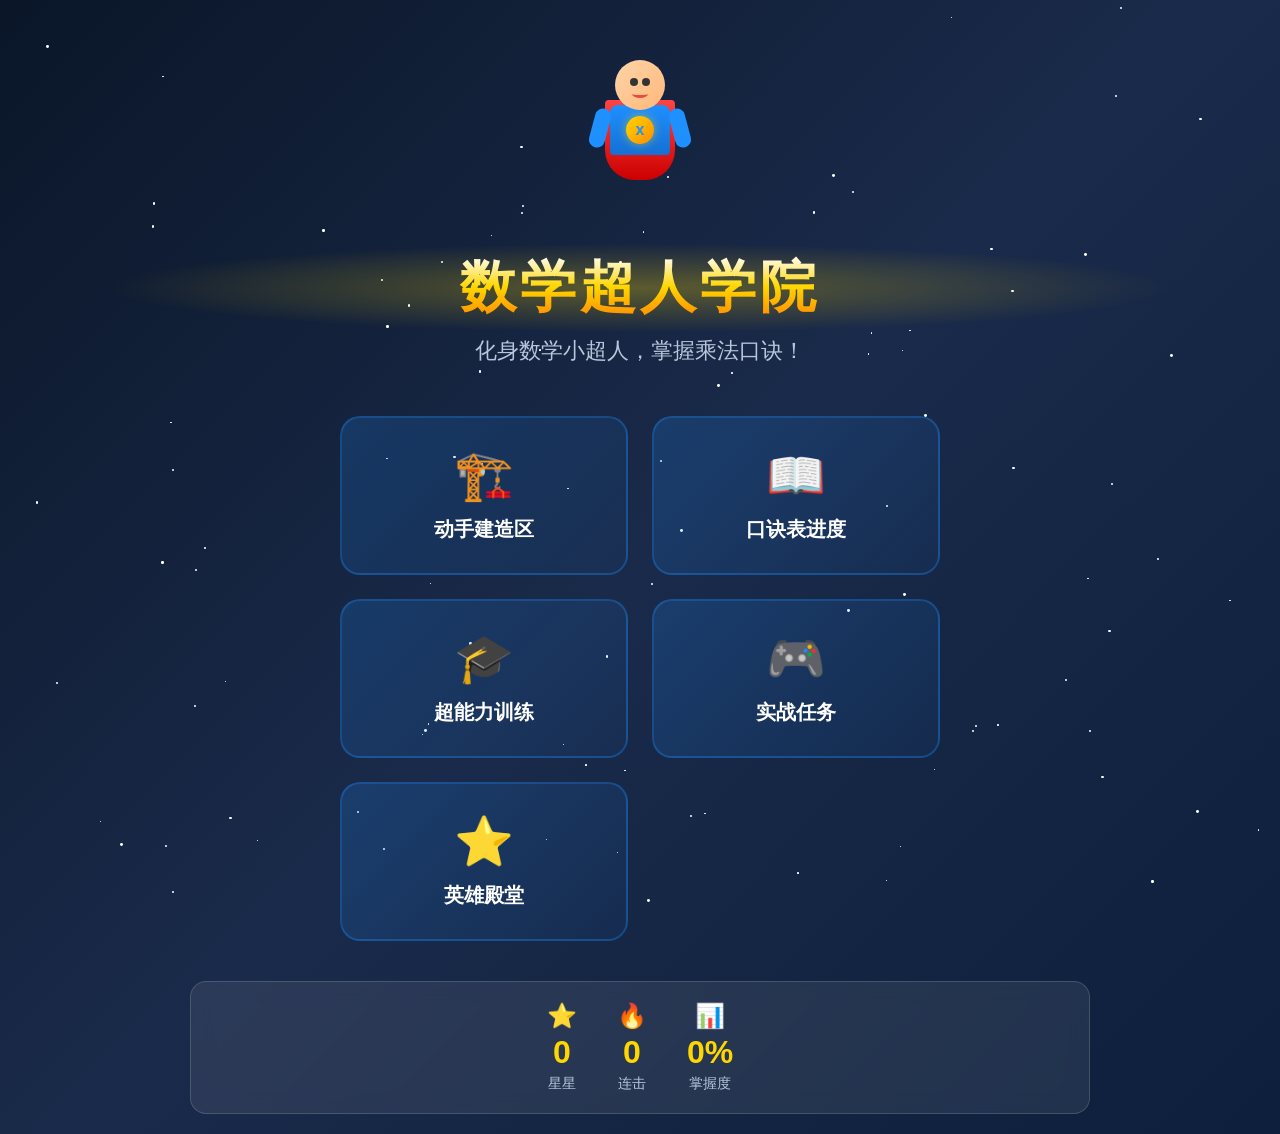
==== index.html @ c300a8f7 "初始版本：数学超人学院乘法口诀学习网站 包含首页、九九乘法表、学习模块、游戏模块和进度追踪功能。 纯HTML/CSS/JS实现，无外部依赖。  Co-Authored-By: Claude Opus " ====
<!DOCTYPE html>
<html lang="zh-CN">
<head>
  <meta charset="UTF-8">
  <meta name="viewport" content="width=device-width, initial-scale=1.0">
  <title>数学超人学院 - 乘法口诀表</title>
  <link rel="stylesheet" href="css/style.css">
  <link rel="stylesheet" href="css/animations.css">
  <link rel="stylesheet" href="css/games.css">
</head>
<body>
  <!-- 星空背景 -->
  <div class="stars" id="stars"></div>

  <!-- 首页 - 超人基地 -->
  <section id="page-home" class="page active">
    <div class="home-container">
      <div class="hero-character" id="homeHero">
        <div class="hero-body">
          <div class="hero-head">
            <div class="hero-eyes"></div>
            <div class="hero-smile"></div>
          </div>
          <div class="hero-torso">
            <div class="hero-emblem">x</div>
          </div>
          <div class="hero-cape"></div>
          <div class="hero-arm left"></div>
          <div class="hero-arm right"></div>
        </div>
      </div>
      <h1 class="main-title">
        <span class="title-text">数学超人学院</span>
        <div class="title-glow"></div>
      </h1>
      <p class="subtitle">化身数学小超人，掌握乘法口诀！</p>
      <div class="menu-grid">
        <button class="menu-btn" data-page="builder">
          <div class="btn-icon">🏗️</div>
          <div class="btn-text">动手建造区</div>
          <div class="btn-glow"></div>
        </button>
        <button class="menu-btn" data-page="table">
          <div class="btn-icon">📖</div>
          <div class="btn-text">口诀表进度</div>
          <div class="btn-glow"></div>
        </button>
        <button class="menu-btn" data-page="learn">
          <div class="btn-icon">🎓</div>
          <div class="btn-text">超能力训练</div>
          <div class="btn-glow"></div>
        </button>
        <button class="menu-btn" data-page="games">
          <div class="btn-icon">🎮</div>
          <div class="btn-text">实战任务</div>
          <div class="btn-glow"></div>
        </button>
        <button class="menu-btn" data-page="achievements">
          <div class="btn-icon">⭐</div>
          <div class="btn-text">英雄殿堂</div>
          <div class="btn-glow"></div>
        </button>
      </div>
      <div class="stats-bar">
        <div class="stat">
          <span class="stat-icon">⭐</span>
          <span class="stat-value" id="totalStars">0</span>
          <span class="stat-label">星星</span>
        </div>
        <div class="stat">
          <span class="stat-icon">🔥</span>
          <span class="stat-value" id="streak">0</span>
          <span class="stat-label">连击</span>
        </div>
        <div class="stat">
          <span class="stat-icon">📊</span>
          <span class="stat-value" id="mastery">0%</span>
          <span class="stat-label">掌握度</span>
        </div>
      </div>
    </div>
  </section>

  <!-- 动手建造区 -->
  <section id="page-builder" class="page">
    <div class="page-header">
      <button class="back-btn" data-page="home">← 返回基地</button>
      <h2>动手建造区</h2>
      <button class="btn-help" id="showTutorial" title="怎么玩？">❓</button>
    </div>

    <!-- 挑战横幅 -->
    <div class="challenge-banner" id="challengeBanner" style="display:none;">
      <span class="challenge-icon">🦸</span>
      <span class="challenge-text" id="challengeText"></span>
      <button class="challenge-close" id="closeChallenge">✕</button>
    </div>

    <!-- 建造区主内容 -->
    <div class="builder-layout">
      <!-- 左侧：物品栏 + 操作按钮 -->
      <div class="builder-left">
        <div class="items-shelf" id="itemsShelf">
          <div class="shelf-label">拖拽数字</div>
          <div class="shelf-items" id="shelfItems"></div>
        </div>
        <div class="builder-actions">
          <button class="btn-action btn-clear" id="clearBuilder">清空</button>
          <button class="btn-action btn-challenge" id="randomChallenge">挑战</button>
          <button class="btn-action btn-add-base" id="addBase">+基地</button>
        </div>
      </div>

      <!-- 右侧：超人基地 -->
      <div class="builder-right">
        <div class="bases-hint">拖到基地里</div>
        <div class="bases-container" id="basesContainer"></div>
      </div>
    </div>

    <!-- 结果显示 -->
    <div class="result-bar">
      <div class="result-addition" id="resultAddition"></div>
      <div class="result-multiplication" id="resultMultiplication" style="display:none;"></div>
      <div class="result-chinese" id="resultChinese"></div>
      <button class="btn-commutative" id="btnCommutative" style="display:none;">转一转</button>
    </div>

    <!-- 教程遮罩层 -->
    <div class="tutorial-overlay" id="tutorialOverlay" style="display:none;"></div>
  </section>

  <!-- 口诀表进度 -->
  <section id="page-table" class="page">
    <div class="page-header">
      <button class="back-btn" data-page="home">← 返回基地</button>
      <h2>口诀表进度</h2>
      <div class="unlock-progress">
        <span>已解锁: </span>
        <span id="unlockCount">1</span>/9
      </div>
    </div>

    <!-- 口诀进度环 -->
    <div class="progress-rings" id="progressRings">
      <div class="ring-item" data-row="1"><div class="ring-circle unlocked"><span class="ring-number">1</span></div><div class="ring-label">1的口诀</div></div>
      <div class="ring-item" data-row="2"><div class="ring-circle locked"><span class="ring-number">2</span><span class="ring-lock">🔒</span></div><div class="ring-label">2的口诀</div></div>
      <div class="ring-item" data-row="3"><div class="ring-circle locked"><span class="ring-number">3</span><span class="ring-lock">🔒</span></div><div class="ring-label">3的口诀</div></div>
      <div class="ring-item" data-row="4"><div class="ring-circle locked"><span class="ring-number">4</span><span class="ring-lock">🔒</span></div><div class="ring-label">4的口诀</div></div>
      <div class="ring-item" data-row="5"><div class="ring-circle locked"><span class="ring-number">5</span><span class="ring-lock">🔒</span></div><div class="ring-label">5的口诀</div></div>
      <div class="ring-item" data-row="6"><div class="ring-circle locked"><span class="ring-number">6</span><span class="ring-lock">🔒</span></div><div class="ring-label">6的口诀</div></div>
      <div class="ring-item" data-row="7"><div class="ring-circle locked"><span class="ring-number">7</span><span class="ring-lock">🔒</span></div><div class="ring-label">7的口诀</div></div>
      <div class="ring-item" data-row="8"><div class="ring-circle locked"><span class="ring-number">8</span><span class="ring-lock">🔒</span></div><div class="ring-label">8的口诀</div></div>
      <div class="ring-item" data-row="9"><div class="ring-circle locked"><span class="ring-number">9</span><span class="ring-lock">🔒</span></div><div class="ring-label">9的口诀</div></div>
    </div>

    <!-- 当前口诀展示 -->
    <div class="current-row" id="currentRow">
      <div class="row-title">当前: <span id="currentRowNum">1</span>的口诀</div>
      <div class="row-chant" id="rowChant"></div>
      <div class="row-buttons">
        <button class="btn-pattern" id="btnPattern">发现规律</button>
        <button class="btn-quiz" id="btnQuiz">小测验</button>
      </div>
    </div>

    <!-- 规律展示区 -->
    <div class="pattern-section" id="patternSection" style="display:none;">
      <div class="pattern-content" id="patternContent"></div>
      <button class="btn-close-pattern" id="closePattern">关闭</button>
    </div>

    <!-- 小测验弹窗 -->
    <div class="modal" id="quizModal">
      <div class="modal-content quiz-content">
        <h3>口诀小测验</h3>
        <div class="quiz-question" id="quizQuestion"></div>
        <div class="quiz-options" id="quizOptions"></div>
        <div class="quiz-feedback" id="quizFeedback"></div>
        <div class="quiz-progress"><span id="quizCurrent">1</span>/3</div>
      </div>
    </div>

    <!-- 解锁动画弹窗 -->
    <div class="modal" id="unlockModal">
      <div class="modal-content unlock-content">
        <div class="unlock-hero"></div>
        <div class="unlock-text" id="unlockText"></div>
        <div class="unlock-chant" id="unlockChant"></div>
      </div>
    </div>
  </section>

  <!-- 超能力训练 -->
  <section id="page-learn" class="page">
    <div class="page-header">
      <button class="back-btn" data-page="home">← 返回基地</button>
      <h2>超能力训练</h2>
    </div>
    <div class="learn-container">
      <div class="learn-controls">
        <div class="equation-select">
          <label>选择算式：</label>
          <select id="learnA">
            <option value="1">1</option>
            <option value="2">2</option>
            <option value="3" selected>3</option>
            <option value="4">4</option>
            <option value="5">5</option>
            <option value="6">6</option>
            <option value="7">7</option>
            <option value="8">8</option>
            <option value="9">9</option>
          </select>
          <span class="operator">×</span>
          <select id="learnB">
            <option value="1">1</option>
            <option value="2">2</option>
            <option value="3">3</option>
            <option value="4" selected>4</option>
            <option value="5">5</option>
            <option value="6">6</option>
            <option value="7">7</option>
            <option value="8">8</option>
            <option value="9">9</option>
          </select>
          <button class="btn-primary" id="learnStart">开始演示</button>
        </div>
        <div class="learn-playback">
          <button class="btn-secondary" id="learnPrev">上一步</button>
          <button class="btn-primary" id="learnPlay">播放</button>
          <button class="btn-secondary" id="learnNext">下一步</button>
          <button class="btn-secondary" id="learnReset">重播</button>
        </div>
      </div>
      <div class="learn-stage" id="learnStage">
        <!-- 动画演示区域 -->
        <div class="stage-hero" id="stageHero"></div>
        <div class="stage-content" id="stageContent"></div>
        <div class="stage-result" id="stageResult"></div>
      </div>
      <div class="learn-info">
        <div class="info-equation" id="learnEquation">3 × 4 = ?</div>
        <div class="info-chinese" id="learnChinese"></div>
        <div class="info-step" id="learnStep">点击"播放"开始演示</div>
      </div>
    </div>
  </section>

  <!-- 实战任务 - 游戏选择 -->
  <section id="page-games" class="page">
    <div class="page-header">
      <button class="back-btn" data-page="home">← 返回基地</button>
      <h2>实战任务</h2>
    </div>
    <div class="games-select">
      <div class="game-card" data-game="balloon">
        <div class="game-preview balloon-preview">
          <div class="balloon-sample"></div>
          <div class="balloon-sample"></div>
          <div class="balloon-sample"></div>
        </div>
        <h3>能量气球大作战</h3>
        <p>点击正确答案的气球！</p>
        <div class="game-difficulty">
          <button class="diff-btn" data-diff="easy">新手训练</button>
          <button class="diff-btn" data-diff="medium">实战任务</button>
          <button class="diff-btn" data-diff="hard">终极挑战</button>
        </div>
      </div>
      <div class="game-card" data-game="star">
        <div class="game-preview star-preview">
          <div class="star-sample"></div>
          <div class="hero-mini"></div>
        </div>
        <h3>星际收集者</h3>
        <p>接住正确答案的星星！</p>
        <button class="game-start-btn" data-game="star">开始任务</button>
      </div>
      <div class="game-card" data-game="cipher">
        <div class="game-preview cipher-preview">
          <div class="cipher-lock"></div>
        </div>
        <h3>口诀密码破译</h3>
        <p>破解密码锁！</p>
        <button class="game-start-btn" data-game="cipher">开始任务</button>
      </div>
    </div>
  </section>

  <!-- 游戏区域 - 气球大作战 -->
  <section id="page-balloon" class="page game-page">
    <div class="game-header">
      <div class="game-score">
        <span class="score-icon">⭐</span>
        <span class="score-value" id="balloonScore">0</span>
      </div>
      <div class="game-question" id="balloonQuestion">3 × 4 = ?</div>
      <div class="game-lives" id="balloonLives">❤️❤️❤️</div>
      <button class="game-quit" data-page="games">退出</button>
    </div>
    <div class="game-area" id="balloonArea">
      <!-- 超人角色 -->
      <div class="game-hero" id="balloonHero"></div>
      <!-- 气球容器 -->
      <div class="balloons-container" id="balloonsContainer"></div>
      <!-- 粒子效果容器 -->
      <div class="particles" id="balloonParticles"></div>
    </div>
    <div class="game-timer" id="balloonTimer" style="display:none;">
      <div class="timer-bar"><div class="timer-fill" id="balloonTimerFill"></div></div>
    </div>
  </section>

  <!-- 游戏区域 - 星际收集者 -->
  <section id="page-star" class="page game-page">
    <div class="game-header">
      <div class="game-score">
        <span class="score-icon">⭐</span>
        <span class="score-value" id="starScore">0</span>
      </div>
      <div class="game-question" id="starQuestion">3 × 4 = ?</div>
      <div class="game-lives" id="starLives">❤️❤️❤️</div>
      <div class="game-combo" id="starCombo" style="display:none;">
        连击 x<span id="comboCount">0</span>
      </div>
      <button class="game-quit" data-page="games">退出</button>
    </div>
    <div class="game-area star-area" id="starArea">
      <!-- 超人收集器 -->
      <div class="star-collector" id="starCollector">
        <div class="collector-hero"></div>
      </div>
      <!-- 星星容器 -->
      <div class="stars-container" id="starsContainer"></div>
    </div>
  </section>

  <!-- 游戏区域 - 口诀密码破译 -->
  <section id="page-cipher" class="page game-page">
    <div class="game-header">
      <div class="game-score">
        <span class="score-icon">⭐</span>
        <span class="score-value" id="cipherScore">0</span>
      </div>
      <div class="game-progress">
        <span id="cipherProgress">0</span>/10
      </div>
      <button class="game-quit" data-page="games">退出</button>
    </div>
    <div class="cipher-container">
      <div class="cipher-lock" id="cipherLock">
        <div class="lock-body">
          <div class="lock-display" id="cipherDisplay">三四 ____</div>
          <div class="lock-hint" id="cipherHint">输入正确答案解锁</div>
        </div>
      </div>
      <div class="cipher-keypad" id="cipherKeypad">
        <button class="key-btn" data-key="1">1</button>
        <button class="key-btn" data-key="2">2</button>
        <button class="key-btn" data-key="3">3</button>
        <button class="key-btn" data-key="4">4</button>
        <button class="key-btn" data-key="5">5</button>
        <button class="key-btn" data-key="6">6</button>
        <button class="key-btn" data-key="7">7</button>
        <button class="key-btn" data-key="8">8</button>
        <button class="key-btn" data-key="9">9</button>
        <button class="key-btn key-clear" data-key="clear">清除</button>
        <button class="key-btn key-zero" data-key="0">0</button>
        <button class="key-btn key-enter" data-key="enter">确认</button>
      </div>
      <div class="cipher-result" id="cipherResult"></div>
    </div>
  </section>

  <!-- 英雄殿堂 -->
  <section id="page-achievements" class="page">
    <div class="page-header">
      <button class="back-btn" data-page="home">← 返回基地</button>
      <h2>英雄殿堂</h2>
    </div>
    <div class="achievements-container">
      <!-- 超人形象 -->
      <div class="hero-showcase">
        <div class="showcase-hero" id="showcaseHero">
          <div class="hero-body equipped">
            <div class="hero-head">
              <div class="hero-eyes"></div>
              <div class="hero-smile"></div>
            </div>
            <div class="hero-torso">
              <div class="hero-emblem">x</div>
            </div>
            <div class="hero-cape" id="showcaseCape"></div>
            <div class="hero-crown" id="showcaseCrown" style="display:none;"></div>
            <div class="hero-arm left"></div>
            <div class="hero-arm right"></div>
          </div>
        </div>
        <div class="hero-level">
          <div class="level-bar">
            <div class="level-fill" id="levelFill"></div>
          </div>
          <div class="level-text">能量等级: <span id="heroLevel">1</span></div>
        </div>
      </div>

      <!-- 成就徽章 -->
      <div class="badges-section">
        <h3>英雄勋章</h3>
        <div class="badges-grid" id="badgesGrid">
          <div class="badge" data-badge="first">
            <div class="badge-icon">🌟</div>
            <div class="badge-name">觉醒之力</div>
            <div class="badge-desc">完成第一次训练</div>
            <div class="badge-lock">🔒</div>
          </div>
          <div class="badge" data-badge="streak10">
            <div class="badge-icon">🔥</div>
            <div class="badge-name">连击大师</div>
            <div class="badge-desc">连续答对10题</div>
            <div class="badge-lock">🔒</div>
          </div>
          <div class="badge" data-badge="table-master">
            <div class="badge-icon">💪</div>
            <div class="badge-name">口诀专家</div>
            <div class="badge-desc">一个口诀表全掌握</div>
            <div class="badge-lock">🔒</div>
          </div>
          <div class="badge" data-badge="all-master">
            <div class="badge-icon">🦸</div>
            <div class="badge-name">数学超人</div>
            <div class="badge-desc">全部口诀表掌握</div>
            <div class="badge-lock">🔒</div>
          </div>
          <div class="badge" data-badge="gamer">
            <div class="badge-icon">🎮</div>
            <div class="badge-name">任务达人</div>
            <div class="badge-desc">所有游戏通关</div>
            <div class="badge-lock">🔒</div>
          </div>
          <div class="badge" data-badge="speed">
            <div class="badge-icon">⚡</div>
            <div class="badge-name">闪电侠</div>
            <div class="badge-desc">60秒答对20题</div>
            <div class="badge-lock">🔒</div>
          </div>
        </div>
      </div>

      <!-- 掌握进度 -->
      <div class="mastery-section">
        <h3>口诀掌握度</h3>
        <div class="mastery-grid" id="masteryGrid">
          <!-- 动态生成 -->
        </div>
      </div>

      <!-- 活跃日历 -->
      <div class="calendar-section">
        <h3>最近7天</h3>
        <div class="calendar-grid" id="calendarGrid">
          <!-- 动态生成 -->
        </div>
      </div>
    </div>
  </section>

  <!-- 游戏结束弹窗 -->
  <div class="modal" id="gameOverModal">
    <div class="modal-content game-over-content">
      <div class="game-over-hero"></div>
      <h2 id="gameOverTitle">任务完成！</h2>
      <div class="game-over-stats">
        <div class="go-stat">
          <span class="go-label">得分</span>
          <span class="go-value" id="goScore">0</span>
        </div>
        <div class="go-stat">
          <span class="go-label">正确率</span>
          <span class="go-value" id="goAccuracy">0%</span>
        </div>
        <div class="go-stat">
          <span class="go-label">获得星星</span>
          <span class="go-value" id="goStars">0</span>
        </div>
      </div>
      <div class="game-over-buttons">
        <button class="btn-primary" id="goRetry">再来一次</button>
        <button class="btn-secondary" id="goBack">返回选择</button>
      </div>
    </div>
  </div>

  <script src="js/storage.js"></script>
  <script src="js/hero.js"></script>
  <script src="js/table.js"></script>
  <script src="js/learn.js"></script>
  <script src="js/games.js"></script>
  <script src="js/progress.js"></script>
  <script src="js/app.js"></script>
</body>
</html>
---- css/style.css ----
/* ===== CSS Variables ===== */
:root {
  --hero-blue: #1E90FF;
  --hero-red: #FF4444;
  --energy-gold: #FFD700;
  --energy-green: #00FF88;
  --warn-red: #FF6B6B;
  --bg-dark: #0a1628;
  --bg-darker: #1a2a4a;
  --text-white: #ffffff;
  --text-light: #b8c6db;
  --glass-bg: rgba(255, 255, 255, 0.08);
  --glass-border: rgba(255, 255, 255, 0.15);
  --glow-blue: 0 0 20px rgba(30, 144, 255, 0.5);
  --glow-gold: 0 0 20px rgba(255, 215, 0, 0.5);
}

/* ===== Reset & Base ===== */
* {
  margin: 0;
  padding: 0;
  box-sizing: border-box;
}

body {
  font-family: 'Microsoft YaHei', 'PingFang SC', sans-serif;
  background: linear-gradient(135deg, var(--bg-dark) 0%, var(--bg-darker) 50%, #0d1f3c 100%);
  color: var(--text-white);
  min-height: 100vh;
  overflow-x: hidden;
  position: relative;
}

/* ===== Stars Background ===== */
.stars {
  position: fixed;
  top: 0;
  left: 0;
  width: 100%;
  height: 100%;
  pointer-events: none;
  z-index: 0;
}

.star {
  position: absolute;
  width: 2px;
  height: 2px;
  background: white;
  border-radius: 50%;
  animation: twinkle var(--duration) infinite;
}

/* ===== Page System ===== */
.page {
  display: none;
  position: relative;
  z-index: 1;
  min-height: 100vh;
  padding: 20px;
}

.page.active {
  display: block;
  animation: pageIn 0.5s ease-out;
}

.page-header {
  display: flex;
  align-items: center;
  gap: 20px;
  padding: 10px 20px;
  background: var(--glass-bg);
  border: 1px solid var(--glass-border);
  border-radius: 16px;
  backdrop-filter: blur(10px);
  margin-bottom: 30px;
}

.page-header h2 {
  font-size: 28px;
  background: linear-gradient(90deg, var(--hero-blue), var(--energy-gold));
  -webkit-background-clip: text;
  -webkit-text-fill-color: transparent;
  background-clip: text;
}

/* ===== Home Page ===== */
.home-container {
  max-width: 900px;
  margin: 0 auto;
  text-align: center;
  padding-top: 40px;
}

.main-title {
  position: relative;
  margin-bottom: 10px;
}

.title-text {
  font-size: 56px;
  font-weight: 900;
  background: linear-gradient(180deg, #fff 0%, var(--energy-gold) 50%, #ff8c00 100%);
  -webkit-background-clip: text;
  -webkit-text-fill-color: transparent;
  background-clip: text;
  text-shadow: none;
  position: relative;
  z-index: 1;
  letter-spacing: 4px;
}

.title-glow {
  position: absolute;
  top: 50%;
  left: 50%;
  transform: translate(-50%, -50%);
  width: 120%;
  height: 120%;
  background: radial-gradient(ellipse, rgba(255, 215, 0, 0.3) 0%, transparent 70%);
  z-index: 0;
}

.subtitle {
  font-size: 22px;
  color: var(--text-light);
  margin-bottom: 50px;
}

/* ===== Menu Buttons ===== */
.menu-grid {
  display: grid;
  grid-template-columns: repeat(2, 1fr);
  gap: 24px;
  max-width: 600px;
  margin: 0 auto 40px;
}

.menu-btn {
  position: relative;
  background: linear-gradient(135deg, rgba(30, 144, 255, 0.2), rgba(30, 144, 255, 0.05));
  border: 2px solid rgba(30, 144, 255, 0.3);
  border-radius: 20px;
  padding: 30px 20px;
  cursor: pointer;
  transition: all 0.3s ease;
  overflow: hidden;
}

.menu-btn:hover {
  transform: translateY(-5px);
  border-color: var(--hero-blue);
  box-shadow: var(--glow-blue);
}

.menu-btn:active {
  transform: translateY(-2px);
}

.btn-icon {
  font-size: 48px;
  margin-bottom: 12px;
}

.btn-text {
  font-size: 20px;
  font-weight: 700;
  color: var(--text-white);
}

.btn-glow {
  position: absolute;
  top: -50%;
  left: -50%;
  width: 200%;
  height: 200%;
  background: radial-gradient(circle, rgba(30, 144, 255, 0.2) 0%, transparent 70%);
  opacity: 0;
  transition: opacity 0.3s;
}

.menu-btn:hover .btn-glow {
  opacity: 1;
}

/* ===== Stats Bar ===== */
.stats-bar {
  display: flex;
  justify-content: center;
  gap: 40px;
  padding: 20px;
  background: var(--glass-bg);
  border: 1px solid var(--glass-border);
  border-radius: 16px;
  backdrop-filter: blur(10px);
}

.stat {
  display: flex;
  flex-direction: column;
  align-items: center;
  gap: 4px;
}

.stat-icon {
  font-size: 24px;
}

.stat-value {
  font-size: 32px;
  font-weight: 900;
  color: var(--energy-gold);
}

.stat-label {
  font-size: 14px;
  color: var(--text-light);
}

/* ===== Superhero Character (CSS Drawing) ===== */
.hero-character {
  width: 120px;
  height: 160px;
  margin: 0 auto 30px;
  position: relative;
  animation: heroFloat 3s ease-in-out infinite;
}

.hero-body {
  position: relative;
  width: 100%;
  height: 100%;
}

.hero-head {
  width: 50px;
  height: 50px;
  background: linear-gradient(135deg, #FFD4A8, #FFB87A);
  border-radius: 50%;
  position: absolute;
  top: 0;
  left: 50%;
  transform: translateX(-50%);
  z-index: 3;
}

.hero-eyes {
  position: absolute;
  top: 18px;
  left: 50%;
  transform: translateX(-50%);
  width: 20px;
  height: 8px;
}

.hero-eyes::before,
.hero-eyes::after {
  content: '';
  position: absolute;
  width: 8px;
  height: 8px;
  background: #333;
  border-radius: 50%;
  top: 0;
}

.hero-eyes::before { left: 0; }
.hero-eyes::after { right: 0; }

.hero-smile {
  position: absolute;
  bottom: 12px;
  left: 50%;
  transform: translateX(-50%);
  width: 16px;
  height: 8px;
  border-bottom: 3px solid #e74c3c;
  border-radius: 0 0 50% 50%;
}

.hero-torso {
  width: 60px;
  height: 50px;
  background: linear-gradient(180deg, var(--hero-blue), #1570d4);
  border-radius: 8px 8px 4px 4px;
  position: absolute;
  top: 45px;
  left: 50%;
  transform: translateX(-50%);
  z-index: 2;
}

.hero-emblem {
  position: absolute;
  top: 50%;
  left: 50%;
  transform: translate(-50%, -50%);
  width: 28px;
  height: 28px;
  background: linear-gradient(135deg, var(--energy-gold), #ff8c00);
  border-radius: 50%;
  display: flex;
  align-items: center;
  justify-content: center;
  font-weight: 900;
  font-size: 16px;
  color: var(--hero-blue);
  box-shadow: 0 0 10px rgba(255, 215, 0, 0.5);
}

.hero-cape {
  width: 70px;
  height: 80px;
  background: linear-gradient(180deg, var(--hero-red), #cc0000);
  position: absolute;
  top: 40px;
  left: 50%;
  transform: translateX(-50%);
  border-radius: 4px 4px 30px 30px;
  z-index: 1;
  animation: capeWave 2s ease-in-out infinite;
  transform-origin: top center;
}

.hero-arm {
  width: 16px;
  height: 40px;
  background: var(--hero-blue);
  position: absolute;
  top: 48px;
  border-radius: 8px;
  z-index: 3;
}

.hero-arm.left {
  left: 12px;
  transform: rotate(15deg);
}

.hero-arm.right {
  right: 12px;
  transform: rotate(-15deg);
}

/* Hero equipped states */
.hero-body.equipped .hero-cape {
  background: linear-gradient(180deg, #C0C0C0, #A0A0A0);
}

.hero-body.equipped.gold .hero-cape {
  background: linear-gradient(180deg, var(--energy-gold), #ff8c00);
}

.hero-crown {
  position: absolute;
  top: -12px;
  left: 50%;
  transform: translateX(-50%);
  width: 40px;
  height: 20px;
  background: var(--energy-gold);
  clip-path: polygon(0% 100%, 10% 30%, 25% 70%, 40% 0%, 55% 50%, 70% 0%, 85% 70%, 95% 30%, 100% 100%);
  z-index: 4;
}

/* ===== Back Button ===== */
.back-btn {
  background: rgba(255, 255, 255, 0.1);
  border: 1px solid var(--glass-border);
  color: var(--text-white);
  padding: 8px 16px;
  border-radius: 8px;
  cursor: pointer;
  font-size: 16px;
  transition: all 0.3s;
}

.back-btn:hover {
  background: rgba(255, 255, 255, 0.2);
}

/* ===== Multiplication Table ===== */
.table-container {
  overflow-x: auto;
}

.table-filter {
  margin-left: auto;
  display: flex;
  align-items: center;
  gap: 10px;
}

.table-filter select {
  background: rgba(255, 255, 255, 0.1);
  border: 1px solid var(--glass-border);
  color: var(--text-white);
  padding: 8px 12px;
  border-radius: 8px;
  font-size: 16px;
}

.multiplication-table {
  display: grid;
  grid-template-columns: repeat(10, 1fr);
  gap: 4px;
  max-width: 900px;
  margin: 0 auto;
}

.table-cell {
  aspect-ratio: 1;
  display: flex;
  align-items: center;
  justify-content: center;
  border-radius: 12px;
  font-size: 20px;
  font-weight: 700;
  cursor: pointer;
  transition: all 0.3s;
  position: relative;
}

.table-cell.header {
  background: linear-gradient(135deg, rgba(30, 144, 255, 0.3), rgba(30, 144, 255, 0.1));
  border: 1px solid rgba(30, 144, 255, 0.3);
  color: var(--hero-blue);
}

.table-cell.data {
  background: var(--glass-bg);
  border: 1px solid var(--glass-border);
}

.table-cell.data:hover {
  background: rgba(30, 144, 255, 0.2);
  border-color: var(--hero-blue);
  transform: scale(1.1);
  box-shadow: var(--glow-blue);
  z-index: 10;
}

.table-cell.data.mastered {
  background: rgba(255, 215, 0, 0.2);
  border-color: var(--energy-gold);
}

.table-cell.data.highlight {
  background: rgba(30, 144, 255, 0.3);
  border-color: var(--hero-blue);
}

.table-cell.empty {
  background: transparent;
  border: none;
}

/* ===== Modal ===== */
.modal {
  display: none;
  position: fixed;
  top: 0;
  left: 0;
  width: 100%;
  height: 100%;
  background: rgba(0, 0, 0, 0.7);
  z-index: 1000;
  align-items: center;
  justify-content: center;
}

.modal.active {
  display: flex;
  animation: fadeIn 0.3s;
}

.modal-content {
  background: linear-gradient(135deg, #1a2a4a, #0d1f3c);
  border: 2px solid var(--hero-blue);
  border-radius: 24px;
  padding: 40px;
  text-align: center;
  position: relative;
  max-width: 500px;
  width: 90%;
  box-shadow: var(--glow-blue);
}

.modal-close {
  position: absolute;
  top: 15px;
  right: 20px;
  background: none;
  border: none;
  color: var(--text-light);
  font-size: 28px;
  cursor: pointer;
}

.modal-equation {
  font-size: 72px;
  font-weight: 900;
  color: var(--energy-gold);
  text-shadow: 0 0 30px rgba(255, 215, 0, 0.5);
  margin: 20px 0;
}

.modal-chinese {
  font-size: 32px;
  color: var(--text-light);
  margin-bottom: 20px;
}

.modal-visual {
  min-height: 100px;
  display: flex;
  flex-wrap: wrap;
  justify-content: center;
  gap: 10px;
  padding: 20px;
}

/* ===== Learn Page ===== */
.learn-container {
  max-width: 900px;
  margin: 0 auto;
}

.learn-controls {
  display: flex;
  justify-content: space-between;
  align-items: center;
  padding: 20px;
  background: var(--glass-bg);
  border: 1px solid var(--glass-border);
  border-radius: 16px;
  margin-bottom: 30px;
  flex-wrap: wrap;
  gap: 15px;
}

.equation-select {
  display: flex;
  align-items: center;
  gap: 12px;
}

.equation-select select {
  background: rgba(255, 255, 255, 0.1);
  border: 1px solid var(--glass-border);
  color: var(--text-white);
  padding: 10px 16px;
  border-radius: 8px;
  font-size: 20px;
  font-weight: 700;
}

.operator {
  font-size: 28px;
  font-weight: 700;
  color: var(--energy-gold);
}

.learn-playback {
  display: flex;
  gap: 10px;
}

.learn-stage {
  width: 100%;
  height: 400px;
  background: rgba(0, 0, 0, 0.3);
  border: 2px solid var(--glass-border);
  border-radius: 20px;
  position: relative;
  overflow: hidden;
  margin-bottom: 20px;
}

.stage-hero {
  position: absolute;
  bottom: 20px;
  left: 50px;
  width: 80px;
  height: 120px;
}

.stage-content {
  position: absolute;
  top: 50%;
  left: 50%;
  transform: translate(-50%, -50%);
  display: flex;
  flex-wrap: wrap;
  justify-content: center;
  gap: 15px;
  max-width: 80%;
}

.stage-result {
  position: absolute;
  top: 20px;
  right: 40px;
  font-size: 64px;
  font-weight: 900;
  color: var(--energy-gold);
  opacity: 0;
  transform: scale(0);
}

.learn-info {
  text-align: center;
  padding: 20px;
  background: var(--glass-bg);
  border: 1px solid var(--glass-border);
  border-radius: 16px;
}

.info-equation {
  font-size: 48px;
  font-weight: 900;
  color: var(--energy-gold);
  margin-bottom: 10px;
}

.info-chinese {
  font-size: 24px;
  color: var(--text-light);
  margin-bottom: 10px;
}

.info-step {
  font-size: 18px;
  color: var(--hero-blue);
}

/* ===== Buttons ===== */
.btn-primary {
  background: linear-gradient(135deg, var(--hero-blue), #1570d4);
  border: none;
  color: white;
  padding: 12px 24px;
  border-radius: 12px;
  font-size: 16px;
  font-weight: 700;
  cursor: pointer;
  transition: all 0.3s;
  box-shadow: 0 4px 15px rgba(30, 144, 255, 0.3);
}

.btn-primary:hover {
  transform: translateY(-2px);
  box-shadow: 0 6px 20px rgba(30, 144, 255, 0.5);
}

.btn-secondary {
  background: rgba(255, 255, 255, 0.1);
  border: 1px solid var(--glass-border);
  color: var(--text-white);
  padding: 12px 24px;
  border-radius: 12px;
  font-size: 16px;
  cursor: pointer;
  transition: all 0.3s;
}

.btn-secondary:hover {
  background: rgba(255, 255, 255, 0.2);
}

/* ===== Games Select ===== */
.games-select {
  display: grid;
  grid-template-columns: repeat(3, 1fr);
  gap: 24px;
  max-width: 1000px;
  margin: 0 auto;
}

.game-card {
  background: linear-gradient(135deg, rgba(30, 144, 255, 0.15), rgba(30, 144, 255, 0.05));
  border: 2px solid rgba(30, 144, 255, 0.2);
  border-radius: 20px;
  padding: 30px 20px;
  text-align: center;
  transition: all 0.3s;
  cursor: pointer;
}

.game-card:hover {
  transform: translateY(-8px);
  border-color: var(--hero-blue);
  box-shadow: var(--glow-blue);
}

.game-preview {
  height: 120px;
  display: flex;
  align-items: center;
  justify-content: center;
  margin-bottom: 20px;
  position: relative;
}

.game-card h3 {
  font-size: 22px;
  margin-bottom: 8px;
  color: var(--energy-gold);
}

.game-card p {
  font-size: 16px;
  color: var(--text-light);
  margin-bottom: 20px;
}

.game-difficulty {
  display: flex;
  gap: 8px;
  justify-content: center;
}

.diff-btn {
  background: rgba(255, 255, 255, 0.1);
  border: 1px solid var(--glass-border);
  color: var(--text-white);
  padding: 8px 16px;
  border-radius: 8px;
  cursor: pointer;
  font-size: 14px;
  transition: all 0.3s;
}

.diff-btn:hover {
  background: var(--hero-blue);
  border-color: var(--hero-blue);
}

.game-start-btn {
  background: linear-gradient(135deg, var(--hero-blue), #1570d4);
  border: none;
  color: white;
  padding: 12px 28px;
  border-radius: 12px;
  font-size: 16px;
  font-weight: 700;
  cursor: pointer;
  transition: all 0.3s;
}

.game-start-btn:hover {
  transform: scale(1.05);
}

/* ===== Game Pages ===== */
.game-page {
  padding: 10px;
}

.game-header {
  display: flex;
  align-items: center;
  justify-content: space-between;
  padding: 15px 20px;
  background: var(--glass-bg);
  border: 1px solid var(--glass-border);
  border-radius: 16px;
  margin-bottom: 15px;
}

.game-score {
  display: flex;
  align-items: center;
  gap: 8px;
}

.score-icon {
  font-size: 24px;
}

.score-value {
  font-size: 28px;
  font-weight: 900;
  color: var(--energy-gold);
}

.game-question {
  font-size: 32px;
  font-weight: 900;
  color: var(--text-white);
}

.game-lives {
  font-size: 24px;
  letter-spacing: 4px;
}

.game-combo {
  font-size: 20px;
  font-weight: 700;
  color: var(--energy-gold);
}

.game-quit {
  background: rgba(255, 107, 107, 0.2);
  border: 1px solid var(--warn-red);
  color: var(--warn-red);
  padding: 8px 16px;
  border-radius: 8px;
  cursor: pointer;
  font-size: 14px;
}

/* ===== Balloon Game ===== */
.game-area {
  width: 100%;
  height: calc(100vh - 200px);
  position: relative;
  overflow: hidden;
  background: linear-gradient(180deg, transparent 0%, rgba(30, 144, 255, 0.05) 100%);
  border-radius: 16px;
}

.game-hero {
  position: absolute;
  bottom: 20px;
  left: 50%;
  transform: translateX(-50%);
  width: 60px;
  height: 80px;
  z-index: 10;
}

.balloons-container {
  width: 100%;
  height: 100%;
  position: relative;
}

.balloon {
  position: absolute;
  width: 70px;
  height: 90px;
  border-radius: 50% 50% 50% 50% / 60% 60% 40% 40%;
  display: flex;
  align-items: center;
  justify-content: center;
  font-size: 28px;
  font-weight: 900;
  color: white;
  cursor: pointer;
  transition: transform 0.1s;
  text-shadow: 0 2px 4px rgba(0, 0, 0, 0.3);
}

.balloon::after {
  content: '';
  position: absolute;
  bottom: -20px;
  left: 50%;
  transform: translateX(-50%);
  width: 2px;
  height: 20px;
  background: rgba(255, 255, 255, 0.5);
}

.balloon:hover {
  transform: scale(1.1);
}

.balloon.balloon-1 { background: linear-gradient(135deg, #FF6B6B, #ee5a24); }
.balloon.balloon-2 { background: linear-gradient(135deg, #48dbfb, #0abde3); }
.balloon.balloon-3 { background: linear-gradient(135deg, #feca57, #ff9f43); }
.balloon.balloon-4 { background: linear-gradient(135deg, #ff9ff3, #f368e0); }
.balloon.balloon-5 { background: linear-gradient(135deg, #00d2d3, #01a3a4); }
.balloon.balloon-6 { background: linear-gradient(135deg, #54a0ff, #2e86de); }

.particles {
  position: absolute;
  top: 0;
  left: 0;
  width: 100%;
  height: 100%;
  pointer-events: none;
  z-index: 20;
}

.particle {
  position: absolute;
  width: 8px;
  height: 8px;
  border-radius: 50%;
  animation: particleBurst 0.6s ease-out forwards;
}

/* ===== Star Game ===== */
.star-area {
  background: linear-gradient(180deg, #0a0a2e 0%, #1a1a4e 100%);
}

.star-collector {
  position: absolute;
  bottom: 30px;
  width: 80px;
  height: 60px;
  z-index: 10;
  transition: left 0.1s;
}

.collector-hero {
  width: 60px;
  height: 60px;
  background: linear-gradient(135deg, var(--hero-blue), #1570d4);
  border-radius: 50%;
  border: 3px solid var(--energy-gold);
  display: flex;
  align-items: center;
  justify-content: center;
  font-size: 24px;
  box-shadow: 0 0 20px rgba(30, 144, 255, 0.5);
}

.stars-container {
  width: 100%;
  height: 100%;
  position: relative;
}

.falling-star {
  position: absolute;
  width: 50px;
  height: 50px;
  display: flex;
  align-items: center;
  justify-content: center;
  font-size: 22px;
  font-weight: 900;
  color: white;
  background: radial-gradient(circle, var(--energy-gold), #ff8c00);
  border-radius: 50%;
  box-shadow: 0 0 15px rgba(255, 215, 0, 0.5);
  cursor: default;
}

.falling-star::before {
  content: '⭐';
  position: absolute;
  font-size: 50px;
  z-index: -1;
}

/* ===== Cipher Game ===== */
.cipher-container {
  max-width: 500px;
  margin: 0 auto;
  text-align: center;
}

.cipher-lock {
  margin-bottom: 40px;
}

.lock-body {
  background: linear-gradient(135deg, #2d3436, #1a1a2e);
  border: 3px solid var(--glass-border);
  border-radius: 20px;
  padding: 40px;
  position: relative;
}

.lock-body::before {
  content: '🔒';
  position: absolute;
  top: -20px;
  left: 50%;
  transform: translateX(-50%);
  font-size: 40px;
}

.lock-display {
  font-size: 48px;
  font-weight: 900;
  color: var(--energy-gold);
  margin-bottom: 15px;
  min-height: 60px;
}

.lock-hint {
  font-size: 18px;
  color: var(--text-light);
}

.cipher-keypad {
  display: grid;
  grid-template-columns: repeat(3, 1fr);
  gap: 12px;
  max-width: 300px;
  margin: 0 auto;
}

.key-btn {
  background: linear-gradient(135deg, rgba(255, 255, 255, 0.1), rgba(255, 255, 255, 0.05));
  border: 2px solid var(--glass-border);
  color: var(--text-white);
  padding: 18px;
  border-radius: 12px;
  font-size: 24px;
  font-weight: 700;
  cursor: pointer;
  transition: all 0.2s;
}

.key-btn:hover {
  background: rgba(30, 144, 255, 0.3);
  border-color: var(--hero-blue);
}

.key-btn:active {
  transform: scale(0.95);
}

.key-clear {
  background: rgba(255, 107, 107, 0.2);
  border-color: var(--warn-red);
  font-size: 18px;
}

.key-enter {
  background: rgba(0, 255, 136, 0.2);
  border-color: var(--energy-green);
  font-size: 18px;
}

.cipher-result {
  margin-top: 30px;
  font-size: 24px;
  font-weight: 700;
  min-height: 40px;
}

/* ===== Achievements ===== */
.achievements-container {
  max-width: 900px;
  margin: 0 auto;
}

.hero-showcase {
  text-align: center;
  padding: 40px;
  background: var(--glass-bg);
  border: 1px solid var(--glass-border);
  border-radius: 20px;
  margin-bottom: 30px;
}

.showcase-hero {
  width: 150px;
  height: 200px;
  margin: 0 auto 20px;
}

.showcase-hero .hero-body {
  transform: scale(1.3);
}

.hero-level {
  max-width: 300px;
  margin: 0 auto;
}

.level-bar {
  height: 20px;
  background: rgba(255, 255, 255, 0.1);
  border-radius: 10px;
  overflow: hidden;
  margin-bottom: 8px;
}

.level-fill {
  height: 100%;
  background: linear-gradient(90deg, var(--hero-blue), var(--energy-gold));
  border-radius: 10px;
  transition: width 0.5s;
  width: 0%;
}

.level-text {
  font-size: 18px;
  color: var(--text-light);
}

.level-text span {
  color: var(--energy-gold);
  font-weight: 700;
}

.badges-section,
.mastery-section,
.calendar-section {
  padding: 30px;
  background: var(--glass-bg);
  border: 1px solid var(--glass-border);
  border-radius: 20px;
  margin-bottom: 24px;
}

.badges-section h3,
.mastery-section h3,
.calendar-section h3 {
  font-size: 22px;
  color: var(--energy-gold);
  margin-bottom: 20px;
}

.badges-grid {
  display: grid;
  grid-template-columns: repeat(3, 1fr);
  gap: 16px;
}

.badge {
  background: rgba(255, 255, 255, 0.05);
  border: 2px solid var(--glass-border);
  border-radius: 16px;
  padding: 20px;
  text-align: center;
  position: relative;
  transition: all 0.3s;
}

.badge.unlocked {
  border-color: var(--energy-gold);
  background: rgba(255, 215, 0, 0.1);
}

.badge-icon {
  font-size: 40px;
  margin-bottom: 8px;
}

.badge-name {
  font-size: 16px;
  font-weight: 700;
  margin-bottom: 4px;
}

.badge-desc {
  font-size: 13px;
  color: var(--text-light);
}

.badge-lock {
  position: absolute;
  top: 10px;
  right: 10px;
  font-size: 18px;
}

.badge.unlocked .badge-lock {
  display: none;
}

.mastery-grid {
  display: grid;
  grid-template-columns: repeat(9, 1fr);
  gap: 8px;
}

.mastery-item {
  text-align: center;
  padding: 12px 8px;
  background: rgba(255, 255, 255, 0.05);
  border-radius: 12px;
  border: 2px solid transparent;
}

.mastery-item.mastered {
  border-color: var(--energy-green);
  background: rgba(0, 255, 136, 0.1);
}

.mastery-item.learning {
  border-color: var(--energy-gold);
  background: rgba(255, 215, 0, 0.1);
}

.mastery-label {
  font-size: 14px;
  font-weight: 700;
  margin-bottom: 4px;
}

.mastery-bar {
  height: 6px;
  background: rgba(255, 255, 255, 0.1);
  border-radius: 3px;
  overflow: hidden;
}

.mastery-fill {
  height: 100%;
  background: var(--energy-green);
  border-radius: 3px;
  transition: width 0.5s;
}

.calendar-grid {
  display: grid;
  grid-template-columns: repeat(7, 1fr);
  gap: 12px;
}

.calendar-day {
  text-align: center;
  padding: 15px;
  background: rgba(255, 255, 255, 0.05);
  border-radius: 12px;
  border: 2px solid transparent;
}

.calendar-day.active {
  border-color: var(--energy-gold);
  background: rgba(255, 215, 0, 0.15);
}

.calendar-day.today {
  border-color: var(--hero-blue);
}

.day-label {
  font-size: 12px;
  color: var(--text-light);
  margin-bottom: 4px;
}

.day-icon {
  font-size: 24px;
}

/* ===== Game Over Modal ===== */
.game-over-content {
  max-width: 400px;
}

.game-over-hero {
  font-size: 60px;
  margin-bottom: 20px;
}

.game-over-stats {
  display: flex;
  justify-content: space-around;
  margin: 30px 0;
}

.go-stat {
  text-align: center;
}

.go-label {
  display: block;
  font-size: 14px;
  color: var(--text-light);
  margin-bottom: 4px;
}

.go-value {
  font-size: 32px;
  font-weight: 900;
  color: var(--energy-gold);
}

.game-over-buttons {
  display: flex;
  gap: 16px;
  justify-content: center;
}

/* ===== Game Timer ===== */
.game-timer {
  margin-top: 10px;
}

.timer-bar {
  height: 8px;
  background: rgba(255, 255, 255, 0.1);
  border-radius: 4px;
  overflow: hidden;
}

.timer-fill {
  height: 100%;
  background: linear-gradient(90deg, var(--energy-green), var(--energy-gold), var(--warn-red));
  border-radius: 4px;
  transition: width 0.1s linear;
  width: 100%;
}

/* ===== Table Builder 2.0 - Final ===== */
.unlock-progress {
  margin-left: auto;
  font-size: 18px;
  color: var(--energy-gold);
}

.btn-help {
  background: rgba(255, 215, 0, 0.2);
  border: 2px solid var(--energy-gold);
  color: var(--energy-gold);
  width: 36px;
  height: 36px;
  border-radius: 50%;
  font-size: 18px;
  cursor: pointer;
  transition: all 0.3s;
  margin-left: 10px;
}

.btn-help:hover {
  background: rgba(255, 215, 0, 0.3);
  transform: scale(1.1);
}

/* Challenge Banner */
.challenge-banner {
  display: flex;
  align-items: center;
  gap: 10px;
  padding: 12px 20px;
  background: linear-gradient(135deg, rgba(255, 68, 68, 0.3), rgba(255, 68, 68, 0.1));
  border: 2px solid var(--hero-red);
  border-radius: 12px;
  margin-bottom: 15px;
  animation: slideInUp 0.3s ease-out;
}

.challenge-icon {
  font-size: 24px;
}

.challenge-text {
  flex: 1;
  font-size: 18px;
  font-weight: 700;
  color: var(--text-white);
}

.challenge-close {
  background: rgba(255, 255, 255, 0.2);
  border: none;
  color: var(--text-white);
  width: 28px;
  height: 28px;
  border-radius: 50%;
  font-size: 16px;
  cursor: pointer;
}

/* Tab Buttons */
.tab-buttons {
  display: flex;
  gap: 10px;
  margin-bottom: 15px;
}

.tab-btn {
  flex: 1;
  padding: 10px 16px;
  background: rgba(255, 255, 255, 0.1);
  border: 2px solid var(--glass-border);
  border-radius: 10px;
  color: var(--text-white);
  font-size: 16px;
  font-weight: 700;
  cursor: pointer;
  transition: all 0.3s;
}

.tab-btn.active {
  background: rgba(30, 144, 255, 0.3);
  border-color: var(--hero-blue);
  box-shadow: var(--glow-blue);
}

.tab-content {
  display: none;
}

.tab-content.active {
  display: block;
  animation: fadeIn 0.3s ease-out;
}

/* Tutorial Overlay */
.tutorial-overlay {
  position: fixed;
  top: 0;
  left: 0;
  right: 0;
  bottom: 0;
  background: rgba(0, 0, 0, 0.7);
  z-index: 2000;
  display: flex;
  align-items: center;
  justify-content: center;
  animation: fadeIn 0.3s ease-out;
}

.tutorial-modal {
  background: linear-gradient(135deg, #1a2a4a, #0d1f3c);
  border: 2px solid var(--hero-blue);
  border-radius: 24px;
  padding: 30px;
  max-width: 400px;
  width: 90%;
  text-align: center;
  box-shadow: 0 0 40px rgba(30, 144, 255, 0.3);
}

.tutorial-hero-icon {
  font-size: 60px;
  margin-bottom: 15px;
}

.tutorial-modal h3 {
  font-size: 24px;
  color: var(--energy-gold);
  margin-bottom: 20px;
}

.tutorial-steps {
  display: flex;
  gap: 15px;
  margin-bottom: 20px;
}

.tutorial-step {
  flex: 1;
  text-align: center;
}

.step-num {
  width: 28px;
  height: 28px;
  background: var(--energy-gold);
  border-radius: 50%;
  display: flex;
  align-items: center;
  justify-content: center;
  font-weight: 900;
  color: var(--bg-dark);
  margin: 0 auto 8px;
  font-size: 14px;
}

.step-content {
  background: rgba(0, 0, 0, 0.2);
  border-radius: 10px;
  padding: 10px;
}

.step-icon {
  font-size: 28px;
  margin-bottom: 5px;
}

.step-text {
  font-size: 13px;
  color: var(--text-light);
}

.tutorial-example {
  display: flex;
  align-items: center;
  justify-content: center;
  gap: 8px;
  margin-bottom: 20px;
  padding: 15px;
  background: rgba(0, 0, 0, 0.2);
  border-radius: 12px;
  flex-wrap: wrap;
}

.example-items {
  display: flex;
  gap: 4px;
}

.ex-item {
  width: 28px;
  height: 28px;
  border-radius: 50%;
  display: flex;
  align-items: center;
  justify-content: center;
  font-weight: 900;
  color: white;
  font-size: 14px;
}

.example-arrow {
  color: var(--text-light);
  font-size: 16px;
}

.example-bases {
  font-size: 20px;
}

.example-result {
  font-size: 16px;
  font-weight: 700;
  color: var(--text-light);
}

.example-result.highlight {
  color: var(--energy-gold);
  font-size: 18px;
}

.tutorial-close {
  display: block;
  margin: 0 auto;
}

.tutorial-example {
  display: flex;
  flex-direction: column;
  align-items: center;
  gap: 8px;
  margin-bottom: 20px;
  padding: 15px;
  background: rgba(0, 0, 0, 0.2);
  border-radius: 12px;
}

.example-desc {
  font-size: 14px;
  color: var(--text-light);
}

.example-flow {
  display: flex;
  align-items: center;
  gap: 10px;
  flex-wrap: wrap;
  justify-content: center;
}

.ex-base {
  font-size: 24px;
}

.ex-arrow {
  font-size: 18px;
  color: var(--text-light);
}

.ex-result {
  font-size: 18px;
  font-weight: 700;
  color: var(--hero-blue);
}

.ex-mul {
  font-size: 18px;
  font-weight: 700;
  color: var(--energy-gold);
}

/* Builder Layout */
.builder-layout {
  display: flex;
  gap: 15px;
  min-height: 250px;
}

.builder-left {
  width: 90px;
  display: flex;
  flex-direction: column;
  gap: 8px;
}

.items-shelf {
  background: rgba(0, 0, 0, 0.2);
  border-radius: 12px;
  padding: 8px;
  flex: 1;
}

.shelf-label {
  font-size: 11px;
  color: var(--text-light);
  text-align: center;
  margin-bottom: 6px;
}

.shelf-items {
  display: flex;
  flex-direction: column;
  gap: 5px;
}

.shelf-item {
  cursor: grab;
  transition: transform 0.2s;
}

.shelf-item:hover {
  transform: scale(1.1);
}

.shelf-item.dragging {
  opacity: 0.5;
  transform: scale(0.9);
}

.shelf-item.locked {
  opacity: 0.3;
  cursor: not-allowed;
  filter: grayscale(0.8);
}

.shelf-item.locked:hover {
  transform: none;
}

.item-circle {
  width: 36px;
  height: 36px;
  border-radius: 50%;
  display: flex;
  align-items: center;
  justify-content: center;
  margin: 0 auto;
  box-shadow: 0 3px 10px rgba(0, 0, 0, 0.3);
}

.item-number {
  font-size: 18px;
  font-weight: 900;
  color: white;
  text-shadow: 0 1px 3px rgba(0, 0, 0, 0.3);
}

.builder-actions {
  display: flex;
  flex-direction: column;
  gap: 5px;
}

.btn-action {
  background: rgba(255, 255, 255, 0.1);
  border: 1px solid var(--glass-border);
  color: var(--text-white);
  padding: 6px;
  border-radius: 6px;
  font-size: 11px;
  cursor: pointer;
  transition: all 0.3s;
}

.btn-action:hover {
  background: rgba(255, 255, 255, 0.2);
}

.btn-challenge {
  background: rgba(255, 68, 68, 0.2);
  border-color: var(--hero-red);
}

.btn-challenge:hover {
  background: rgba(255, 68, 68, 0.3);
}

.btn-add-base {
  background: rgba(0, 255, 136, 0.2);
  border-color: var(--energy-green);
}

.btn-add-base:hover {
  background: rgba(0, 255, 136, 0.3);
}

/* ===== Difficulty Selection Modal ===== */
.difficulty-content {
  max-width: 400px;
  text-align: center;
}

.difficulty-content h3 {
  font-size: 24px;
  color: var(--energy-gold);
  margin-bottom: 25px;
}

.difficulty-buttons {
  display: flex;
  gap: 15px;
  justify-content: center;
}

.diff-btn {
  flex: 1;
  padding: 20px 15px;
  border: 2px solid var(--glass-border);
  border-radius: 16px;
  background: var(--glass-bg);
  color: var(--text-white);
  cursor: pointer;
  transition: all 0.3s;
  display: flex;
  flex-direction: column;
  align-items: center;
  gap: 8px;
}

.diff-btn:hover {
  transform: translateY(-5px);
}

.diff-btn.easy:hover {
  border-color: var(--energy-green);
  box-shadow: 0 0 20px rgba(0, 255, 136, 0.3);
}

.diff-btn.medium:hover {
  border-color: var(--energy-gold);
  box-shadow: 0 0 20px rgba(255, 215, 0, 0.3);
}

.diff-btn.hard:hover {
  border-color: var(--hero-red);
  box-shadow: 0 0 20px rgba(255, 68, 68, 0.3);
}

.diff-icon {
  font-size: 32px;
}

.diff-name {
  font-size: 18px;
  font-weight: 700;
}

.diff-desc {
  font-size: 12px;
  color: var(--text-light);
}

/* ===== Challenge Celebration Effects ===== */

/* Fireworks Container */
.fireworks-container {
  position: fixed;
  top: 0;
  left: 0;
  right: 0;
  bottom: 0;
  pointer-events: none;
  z-index: 9999;
  overflow: hidden;
}

.firework-particle {
  position: absolute;
  width: 8px;
  height: 8px;
  border-radius: 50%;
  animation: fireworkBurst 1s ease-out forwards;
}

@keyframes fireworkBurst {
  0% {
    transform: translate(0, 0) scale(1);
    opacity: 1;
  }
  100% {
    transform: translate(var(--tx), var(--ty)) scale(0);
    opacity: 0;
  }
}

/* Flying Hero */
.flying-hero {
  position: fixed;
  top: 50%;
  left: 50%;
  transform: translate(-50%, -50%);
  animation: heroExpand 4s ease-in-out forwards;
  z-index: 9998;
}

.flying-hero-img {
  width: 100px;
  height: 100px;
  object-fit: contain;
  filter: drop-shadow(0 0 30px rgba(255, 215, 0, 0.8));
  border-radius: 12px;
  animation: heroGrow 4s ease-in-out forwards;
}

.modal-hero-img {
  width: 80px;
  height: 80px;
  object-fit: contain;
  border-radius: 12px;
}

@keyframes heroExpand {
  0% {
    opacity: 0;
    transform: translate(-50%, -50%) scale(0.3);
  }
  15% {
    opacity: 1;
    transform: translate(-50%, -50%) scale(0.5);
  }
  85% {
    opacity: 1;
    transform: translate(-50%, -50%) scale(1);
  }
  100% {
    opacity: 0;
    transform: translate(-50%, -50%) scale(1.2);
  }
}

@keyframes heroGrow {
  0% {
    width: 100px;
    height: 100px;
  }
  100% {
    width: 90vmin;
    height: 90vmin;
  }
}

/* Encouragement Modal */
.encouragement-modal {
  position: fixed;
  top: 0;
  left: 0;
  right: 0;
  bottom: 0;
  background: rgba(0, 0, 0, 0.7);
  display: flex;
  align-items: center;
  justify-content: center;
  z-index: 10000;
  opacity: 0;
  transition: opacity 0.3s ease;
}

.encouragement-modal.active {
  opacity: 1;
}

.encouragement-content {
  background: linear-gradient(135deg, #1a2a4a, #0d1f3c);
  border: 3px solid var(--energy-gold);
  border-radius: 24px;
  padding: 40px;
  text-align: center;
  transform: scale(0.8);
  transition: transform 0.3s ease;
  box-shadow: 0 0 60px rgba(255, 215, 0, 0.3);
  max-width: 400px;
  width: 90%;
}

.encouragement-modal.active .encouragement-content {
  transform: scale(1);
}

.encouragement-hero {
  font-size: 80px;
  margin-bottom: 20px;
  animation: heroCelebrate 1s ease-in-out infinite;
  display: flex;
  justify-content: center;
}

.encouragement-text {
  font-size: 48px;
  font-weight: 900;
  color: var(--energy-gold);
  margin-bottom: 10px;
  text-shadow: 0 0 30px rgba(255, 215, 0, 0.5);
  animation: titleGlow 1.5s ease-in-out infinite;
}

.encouragement-sub {
  font-size: 24px;
  color: var(--text-white);
  margin-bottom: 30px;
}

.encouragement-btn {
  font-size: 20px;
  padding: 15px 40px;
  animation: buttonPulse 1.5s ease-in-out infinite;
}

.builder-right {
  flex: 1;
  display: flex;
  flex-direction: column;
}

.bases-hint {
  text-align: center;
  color: var(--text-light);
  font-size: 13px;
  margin-bottom: 8px;
}

.bases-container {
  display: grid;
  gap: 12px;
  justify-items: center;
  align-content: center;
  flex: 1;
  padding: 10px;
}

/* Superhero Base - Styled like a real base */
.base {
  width: 100%;
  position: relative;
  transition: all 0.3s;
  animation: slideInUp 0.3s ease-out;
}

.base.drag-over {
  transform: scale(1.08);
}

.base.drag-over .base-body {
  border-color: var(--energy-gold);
  background: linear-gradient(180deg, rgba(255, 215, 0, 0.2), rgba(255, 215, 0, 0.05));
  box-shadow: 0 0 25px rgba(255, 215, 0, 0.4), inset 0 0 15px rgba(255, 215, 0, 0.1);
}

.base.has-value .base-body {
  border-color: var(--energy-green);
  background: linear-gradient(180deg, rgba(0, 255, 136, 0.15), rgba(0, 255, 136, 0.05));
  box-shadow: 0 0 15px rgba(0, 255, 136, 0.2);
}

.base-roof {
  width: 100%;
  height: 24px;
  position: relative;
  display: flex;
  justify-content: center;
  overflow: visible;
}

.base-roof::before {
  content: '';
  position: absolute;
  top: 0;
  left: 50%;
  transform: translateX(-50%);
  width: 0;
  height: 0;
  border-left: 60px solid transparent;
  border-right: 60px solid transparent;
  border-bottom: 24px solid rgba(30, 144, 255, 0.5);
  filter: drop-shadow(0 -3px 8px rgba(30, 144, 255, 0.3));
}

.base.has-value .base-roof::before {
  border-bottom-color: rgba(0, 255, 136, 0.5);
  filter: drop-shadow(0 -3px 8px rgba(0, 255, 136, 0.3));
}

.base-flag {
  position: absolute;
  top: -18px;
  z-index: 1;
  font-size: 18px;
  filter: drop-shadow(0 2px 4px rgba(0, 0, 0, 0.3));
}

.base-body {
  background: linear-gradient(180deg, rgba(30, 144, 255, 0.2), rgba(30, 144, 255, 0.05));
  border: 2px solid rgba(30, 144, 255, 0.4);
  border-radius: 0 0 12px 12px;
  padding: 10px 8px;
  min-height: 110px;
  display: flex;
  flex-direction: column;
  align-items: center;
  transition: all 0.3s;
  position: relative;
  overflow: hidden;
}

.base-body::before {
  content: '';
  position: absolute;
  top: 0;
  left: 0;
  right: 0;
  height: 3px;
  background: linear-gradient(90deg, transparent, var(--hero-blue), transparent);
  opacity: 0.6;
}

.base.has-value .base-body::before {
  background: linear-gradient(90deg, transparent, var(--energy-green), transparent);
}

.base-header {
  display: flex;
  align-items: center;
  justify-content: space-between;
  width: 100%;
  margin-bottom: 6px;
}

.base-label {
  font-size: 10px;
  color: var(--text-light);
}

.base-delete {
  background: rgba(255, 107, 107, 0.3);
  border: none;
  color: var(--warn-red);
  width: 18px;
  height: 18px;
  border-radius: 50%;
  font-size: 12px;
  cursor: pointer;
  display: flex;
  align-items: center;
  justify-content: center;
  transition: all 0.3s;
  opacity: 0;
}

.base:hover .base-delete {
  opacity: 1;
}

.base-delete:hover {
  background: rgba(255, 107, 107, 0.5);
}

.base-value {
  width: 55px;
  height: 55px;
  border-radius: 50%;
  display: flex;
  align-items: center;
  justify-content: center;
  font-size: 26px;
  font-weight: 900;
  color: var(--text-light);
  background: rgba(255, 255, 255, 0.08);
  border: 2px dashed rgba(255, 255, 255, 0.25);
  transition: all 0.4s cubic-bezier(0.175, 0.885, 0.32, 1.275);
  margin: 8px 0;
  position: relative;
}

.base-value.filled {
  border-style: solid;
  border-color: rgba(255, 255, 255, 0.3);
  transform: scale(1.1);
  box-shadow: 0 4px 20px rgba(0, 0, 0, 0.4), 0 0 15px var(--glow-color, rgba(30, 144, 255, 0.3));
  animation: valuePop 0.4s ease-out;
}

@keyframes valuePop {
  0% { transform: scale(0.5); opacity: 0; }
  60% { transform: scale(1.2); }
  100% { transform: scale(1.1); opacity: 1; }
}

.base-hint {
  font-size: 10px;
  color: var(--text-light);
  opacity: 0.6;
  margin-top: 4px;
}

.base.has-value .base-hint {
  display: none;
}

/* Result Bar - Addition & Multiplication */
.result-bar {
  display: flex;
  align-items: center;
  justify-content: center;
  gap: 15px;
  padding: 12px 15px;
  background: var(--glass-bg);
  border: 1px solid var(--glass-border);
  border-radius: 10px;
  margin-top: 12px;
  flex-wrap: wrap;
}

.result-addition {
  font-size: 24px;
  font-weight: 900;
  color: var(--text-white);
  display: flex;
  align-items: center;
  gap: 5px;
  transition: all 0.4s ease;
}

.result-multiplication {
  font-size: 28px;
  font-weight: 900;
  color: var(--energy-gold);
  display: flex;
  align-items: center;
  gap: 8px;
  animation: mulAppear 0.5s cubic-bezier(0.175, 0.885, 0.32, 1.275);
  position: relative;
}

.result-multiplication::before {
  content: '→';
  font-size: 24px;
  color: var(--energy-gold);
  margin-right: 5px;
  opacity: 0.7;
}

@keyframes mulAppear {
  0% {
    opacity: 0;
    transform: translateX(-20px) scale(0.8);
  }
  60% {
    transform: translateX(5px) scale(1.05);
  }
  100% {
    opacity: 1;
    transform: translateX(0) scale(1);
  }
}

.eq-num {
  color: var(--hero-blue);
  font-size: 28px;
}

.eq-op {
  color: var(--text-light);
  font-size: 22px;
}

.eq-result {
  color: var(--energy-green);
  font-size: 30px;
}

.eq-mul {
  font-size: 30px;
  text-shadow: 0 0 15px rgba(255, 215, 0, 0.3);
}

.eq-chinese {
  font-size: 18px;
  color: var(--text-light);
}

.result-chinese {
  font-size: 16px;
  color: var(--text-light);
}

.btn-commutative {
  background: linear-gradient(135deg, var(--hero-blue), #1570d4);
  border: none;
  color: white;
  padding: 8px 16px;
  border-radius: 8px;
  font-size: 13px;
  font-weight: 700;
  cursor: pointer;
  transition: all 0.3s;
}

.btn-commutative:hover {
  transform: scale(1.05);
}

/* Progress Rings */
.progress-rings {
  display: flex;
  justify-content: center;
  gap: 10px;
  flex-wrap: wrap;
  margin-bottom: 20px;
}

.ring-item {
  text-align: center;
  cursor: pointer;
  transition: transform 0.3s;
}

.ring-item:hover {
  transform: scale(1.1);
}

.ring-item.active .ring-circle {
  box-shadow: 0 0 25px rgba(255, 215, 0, 0.5);
}

.ring-circle {
  width: 50px;
  height: 50px;
  border-radius: 50%;
  display: flex;
  align-items: center;
  justify-content: center;
  position: relative;
  transition: all 0.3s;
}

.ring-circle.unlocked {
  background: linear-gradient(135deg, var(--energy-gold), #ff8c00);
  border: 3px solid var(--energy-gold);
}

.ring-circle.locked {
  background: rgba(255, 255, 255, 0.1);
  border: 3px solid var(--glass-border);
}

.ring-number {
  font-size: 20px;
  font-weight: 900;
  color: var(--bg-dark);
}

.ring-circle.locked .ring-number {
  color: var(--text-light);
  opacity: 0.5;
}

.ring-lock {
  position: absolute;
  bottom: -4px;
  right: -4px;
  font-size: 12px;
}

.ring-label {
  font-size: 10px;
  color: var(--text-light);
  margin-top: 4px;
}

/* Current Row */
.current-row {
  text-align: center;
  padding: 15px;
  background: var(--glass-bg);
  border: 1px solid var(--glass-border);
  border-radius: 12px;
}

.row-title {
  font-size: 18px;
  color: var(--energy-gold);
  margin-bottom: 10px;
}

.row-chant {
  display: flex;
  flex-wrap: wrap;
  justify-content: center;
  gap: 6px;
  margin-bottom: 12px;
}

.chant-word {
  font-size: 14px;
  font-weight: 700;
  color: var(--text-white);
  padding: 5px 10px;
  background: rgba(255, 255, 255, 0.1);
  border-radius: 5px;
  animation: chantPop 0.5s ease-out both;
}

.row-buttons {
  display: flex;
  gap: 10px;
  justify-content: center;
}

.btn-pattern, .btn-quiz {
  background: linear-gradient(135deg, var(--hero-blue), #1570d4);
  border: none;
  color: white;
  padding: 8px 16px;
  border-radius: 8px;
  font-size: 14px;
  font-weight: 700;
  cursor: pointer;
  transition: all 0.3s;
}

.btn-pattern:hover, .btn-quiz:hover {
  transform: translateY(-2px);
}

/* Pattern Section */
.pattern-section {
  background: var(--glass-bg);
  border: 1px solid var(--glass-border);
  border-radius: 12px;
  padding: 15px;
  margin-top: 12px;
}

.pattern-content h4 {
  font-size: 18px;
  color: var(--energy-gold);
  margin-bottom: 6px;
}

.pattern-content p {
  font-size: 14px;
  color: var(--text-light);
  margin-bottom: 12px;
}

.pattern-numbers {
  display: flex;
  flex-wrap: wrap;
  gap: 6px;
  justify-content: center;
  margin-bottom: 10px;
}

.pattern-num {
  width: 40px;
  height: 40px;
  border-radius: 50%;
  display: flex;
  align-items: center;
  justify-content: center;
  font-size: 16px;
  font-weight: 900;
  color: white;
  animation: patternPop 0.5s ease-out both;
}

.pattern-plus {
  display: flex;
  align-items: center;
  font-size: 14px;
  color: var(--text-light);
}

.pattern-tip {
  font-size: 14px;
  color: var(--energy-gold);
  text-align: center;
}

.btn-close-pattern {
  display: block;
  margin: 12px auto 0;
  background: rgba(255, 255, 255, 0.1);
  border: 1px solid var(--glass-border);
  color: var(--text-white);
  padding: 6px 16px;
  border-radius: 6px;
  font-size: 13px;
  cursor: pointer;
}

/* Quiz Modal */
.quiz-content {
  max-width: 380px;
}

.quiz-content h3 {
  font-size: 20px;
  color: var(--energy-gold);
  margin-bottom: 12px;
}

.quiz-question {
  font-size: 38px;
  font-weight: 900;
  color: var(--text-white);
  margin-bottom: 20px;
}

.quiz-options {
  display: grid;
  grid-template-columns: repeat(2, 1fr);
  gap: 8px;
  margin-bottom: 12px;
}

.quiz-option {
  background: rgba(255, 255, 255, 0.1);
  border: 2px solid var(--glass-border);
  color: var(--text-white);
  padding: 10px;
  border-radius: 8px;
  font-size: 20px;
  font-weight: 700;
  cursor: pointer;
  transition: all 0.3s;
}

.quiz-option:hover:not(:disabled) {
  background: rgba(30, 144, 255, 0.3);
  border-color: var(--hero-blue);
}

.quiz-option.correct {
  background: rgba(0, 255, 136, 0.3);
  border-color: var(--energy-green);
}

.quiz-option:disabled {
  cursor: not-allowed;
  opacity: 0.7;
}

.quiz-feedback {
  font-size: 16px;
  font-weight: 700;
  min-height: 22px;
  margin-bottom: 6px;
}

.quiz-feedback.correct {
  color: var(--energy-green);
}

.quiz-feedback.wrong {
  color: var(--warn-red);
}

.quiz-progress {
  font-size: 13px;
  color: var(--text-light);
}

/* Unlock Modal */
.unlock-content {
  text-align: center;
}

.unlock-text {
  font-size: 24px;
  font-weight: 900;
  color: var(--energy-gold);
  margin: 12px 0;
}

.unlock-chant {
  font-size: 18px;
  color: var(--text-light);
}

/* Drop Particle Effect */
.drop-particle {
  position: fixed;
  width: 6px;
  height: 6px;
  border-radius: 50%;
  pointer-events: none;
  z-index: 1000;
  animation: dropBurst 0.5s ease-out forwards;
}

/* Touch Clone */
.touch-clone {
  width: 36px;
  height: 36px;
  opacity: 0.8;
}

.touch-clone .item-circle {
  width: 36px;
  height: 36px;
  border-radius: 50%;
  display: flex;
  align-items: center;
  justify-content: center;
  font-size: 18px;
  font-weight: 900;
  color: white;
}

.tutorial-content h3 {
  font-size: 22px;
  color: var(--energy-gold);
  margin-bottom: 20px;
  text-align: center;
}

.tutorial-steps {
  display: flex;
  gap: 20px;
  margin-bottom: 20px;
}

.tutorial-step {
  flex: 1;
  text-align: center;
  padding: 15px;
  background: rgba(0, 0, 0, 0.2);
  border-radius: 12px;
}

.step-number {
  width: 30px;
  height: 30px;
  background: var(--energy-gold);
  border-radius: 50%;
  display: flex;
  align-items: center;
  justify-content: center;
  font-weight: 900;
  color: var(--bg-dark);
  margin: 0 auto 10px;
}

.step-text {
  font-size: 14px;
  color: var(--text-light);
  margin-bottom: 10px;
}

.step-text strong {
  color: var(--energy-gold);
}

.step-demo {
  display: flex;
  align-items: center;
  justify-content: center;
  gap: 10px;
}

.demo-item {
  width: 40px;
  height: 40px;
  border-radius: 50%;
  display: flex;
  align-items: center;
  justify-content: center;
  font-weight: 900;
  color: white;
}

.demo-arrow {
  font-size: 20px;
  color: var(--text-light);
}

.demo-base {
  font-size: 30px;
}

.demo-result {
  font-size: 18px;
  font-weight: 700;
  color: var(--energy-gold);
}

.tutorial-close {
  display: block;
  margin: 0 auto;
}

.tutorial-example {
  display: flex;
  flex-direction: column;
  align-items: center;
  gap: 8px;
  margin-bottom: 20px;
  padding: 15px;
  background: rgba(0, 0, 0, 0.2);
  border-radius: 12px;
}

.example-desc {
  font-size: 14px;
  color: var(--text-light);
}

.example-flow {
  display: flex;
  align-items: center;
  gap: 10px;
  flex-wrap: wrap;
  justify-content: center;
}

.ex-base {
  font-size: 24px;
}

.ex-arrow {
  font-size: 18px;
  color: var(--text-light);
}

.ex-result {
  font-size: 18px;
  font-weight: 700;
  color: var(--hero-blue);
}

.ex-mul {
  font-size: 18px;
  font-weight: 700;
  color: var(--energy-gold);
}

/* Builder Layout */
.builder-layout {
  display: flex;
  gap: 20px;
  min-height: 300px;
}

.builder-left {
  width: 100px;
  display: flex;
  flex-direction: column;
  gap: 10px;
}

.items-shelf {
  background: rgba(0, 0, 0, 0.2);
  border-radius: 16px;
  padding: 10px;
  flex: 1;
}

.shelf-label {
  font-size: 12px;
  color: var(--text-light);
  text-align: center;
  margin-bottom: 8px;
}

.shelf-items {
  display: flex;
  flex-direction: column;
  gap: 6px;
}

.shelf-item {
  cursor: grab;
  transition: transform 0.2s;
}

.shelf-item:hover {
  transform: scale(1.1);
}

.shelf-item.dragging {
  opacity: 0.5;
  transform: scale(0.9);
}

.shelf-item.locked {
  opacity: 0.3;
  cursor: not-allowed;
  filter: grayscale(0.8);
}

.shelf-item.locked:hover {
  transform: none;
}

.item-circle {
  width: 40px;
  height: 40px;
  border-radius: 50%;
  display: flex;
  align-items: center;
  justify-content: center;
  margin: 0 auto;
  box-shadow: 0 4px 15px rgba(0, 0, 0, 0.3);
}

.item-number {
  font-size: 20px;
  font-weight: 900;
  color: white;
  text-shadow: 0 2px 4px rgba(0, 0, 0, 0.3);
}

.builder-actions {
  display: flex;
  flex-direction: column;
  gap: 6px;
}

.btn-action {
  background: rgba(255, 255, 255, 0.1);
  border: 1px solid var(--glass-border);
  color: var(--text-white);
  padding: 8px;
  border-radius: 8px;
  font-size: 12px;
  cursor: pointer;
  transition: all 0.3s;
}

.btn-action:hover {
  background: rgba(255, 255, 255, 0.2);
}

.builder-right {
  flex: 1;
  display: flex;
  flex-direction: column;
}

.bases-hint {
  text-align: center;
  color: var(--text-light);
  font-size: 14px;
  margin-bottom: 10px;
}

.bases-container {
  display: grid;
  gap: 12px;
  justify-items: center;
  align-content: center;
  flex: 1;
  padding: 10px;
}

/* Superhero Base */
.base {
  width: 100%;
  position: relative;
  transition: all 0.3s;
  animation: slideInUp 0.3s ease-out;
}

.base.drag-over {
  transform: scale(1.08);
}

.base.drag-over .base-body {
  border-color: var(--energy-gold);
  background: linear-gradient(180deg, rgba(255, 215, 0, 0.2), rgba(255, 215, 0, 0.05));
  box-shadow: 0 0 25px rgba(255, 215, 0, 0.4), inset 0 0 15px rgba(255, 215, 0, 0.1);
}

.base.has-value .base-body {
  border-color: var(--energy-green);
  background: linear-gradient(180deg, rgba(0, 255, 136, 0.15), rgba(0, 255, 136, 0.05));
  box-shadow: 0 0 15px rgba(0, 255, 136, 0.2);
}

.base-header {
  display: flex;
  align-items: center;
  gap: 5px;
  width: 100%;
  margin-bottom: 8px;
}

.base-icon {
  font-size: 16px;
}

.base-label {
  font-size: 11px;
  color: var(--text-light);
  flex: 1;
}

.base-delete {
  background: rgba(255, 107, 107, 0.3);
  border: none;
  color: var(--warn-red);
  width: 20px;
  height: 20px;
  border-radius: 50%;
  font-size: 14px;
  cursor: pointer;
  display: flex;
  align-items: center;
  justify-content: center;
  transition: all 0.3s;
  opacity: 0;
}

.base:hover .base-delete {
  opacity: 1;
}

.base-delete:hover {
  background: rgba(255, 107, 107, 0.5);
}

.base-value {
  width: 55px;
  height: 55px;
  border-radius: 50%;
  display: flex;
  align-items: center;
  justify-content: center;
  font-size: 26px;
  font-weight: 900;
  color: var(--text-light);
  background: rgba(255, 255, 255, 0.08);
  border: 2px dashed rgba(255, 255, 255, 0.25);
  transition: all 0.4s cubic-bezier(0.175, 0.885, 0.32, 1.275);
  margin: 8px 0;
  position: relative;
}

.base-value.filled {
  border-style: solid;
  border-color: rgba(255, 255, 255, 0.3);
  transform: scale(1.1);
  box-shadow: 0 4px 20px rgba(0, 0, 0, 0.4), 0 0 15px var(--glow-color, rgba(30, 144, 255, 0.3));
  animation: valuePop 0.4s ease-out;
}

.base-hint {
  font-size: 11px;
  color: var(--text-light);
  opacity: 0.6;
  margin-top: 5px;
}

.base.has-value .base-hint {
  display: none;
}

/* Result Bar */
.result-bar {
  display: flex;
  align-items: center;
  justify-content: center;
  gap: 20px;
  padding: 15px 20px;
  background: rgba(255, 215, 0, 0.1);
  border: 1px solid rgba(255, 215, 0, 0.3);
  border-radius: 12px;
  margin-top: 15px;
  flex-wrap: wrap;
}

.result-addition {
  font-size: 26px;
  font-weight: 900;
  color: var(--text-white);
  display: flex;
  align-items: center;
  gap: 5px;
  transition: all 0.4s ease;
}

.result-multiplication {
  font-size: 30px;
  font-weight: 900;
  color: var(--energy-gold);
  display: flex;
  align-items: center;
  gap: 10px;
  animation: mulAppear 0.5s cubic-bezier(0.175, 0.885, 0.32, 1.275);
  position: relative;
}

.result-multiplication::before {
  content: '→';
  font-size: 24px;
  color: var(--energy-gold);
  margin-right: 5px;
  opacity: 0.7;
}

.eq-num {
  color: var(--hero-blue);
  font-size: 30px;
}

.eq-op {
  color: var(--text-light);
  font-size: 24px;
}

.eq-result {
  color: var(--energy-green);
  font-size: 32px;
}

.eq-mul {
  font-size: 32px;
  text-shadow: 0 0 15px rgba(255, 215, 0, 0.3);
}

.eq-chinese {
  font-size: 20px;
  color: var(--text-light);
}

.result-chinese {
  font-size: 20px;
  color: var(--text-light);
}

.btn-commutative {
  background: linear-gradient(135deg, var(--hero-blue), #1570d4);
  border: none;
  color: white;
  padding: 10px 20px;
  border-radius: 10px;
  font-size: 14px;
  font-weight: 700;
  cursor: pointer;
  transition: all 0.3s;
}

.btn-commutative:hover {
  transform: scale(1.05);
  box-shadow: var(--glow-blue);
}

/* Progress Rings */
.progress-rings {
  display: flex;
  justify-content: center;
  gap: 12px;
  flex-wrap: wrap;
  margin-bottom: 25px;
}

.ring-item {
  text-align: center;
  cursor: pointer;
  transition: transform 0.3s;
}

.ring-item:hover {
  transform: scale(1.1);
}

.ring-item.active .ring-circle {
  box-shadow: 0 0 30px rgba(255, 215, 0, 0.5);
}

.ring-circle {
  width: 55px;
  height: 55px;
  border-radius: 50%;
  display: flex;
  align-items: center;
  justify-content: center;
  position: relative;
  transition: all 0.3s;
}

.ring-circle.unlocked {
  background: linear-gradient(135deg, var(--energy-gold), #ff8c00);
  border: 3px solid var(--energy-gold);
}

.ring-circle.locked {
  background: rgba(255, 255, 255, 0.1);
  border: 3px solid var(--glass-border);
}

.ring-number {
  font-size: 22px;
  font-weight: 900;
  color: var(--bg-dark);
}

.ring-circle.locked .ring-number {
  color: var(--text-light);
  opacity: 0.5;
}

.ring-lock {
  position: absolute;
  bottom: -5px;
  right: -5px;
  font-size: 14px;
}

.ring-label {
  font-size: 11px;
  color: var(--text-light);
  margin-top: 5px;
}

/* Current Row */
.current-row {
  text-align: center;
  padding: 20px;
  background: var(--glass-bg);
  border: 1px solid var(--glass-border);
  border-radius: 16px;
}

.row-title {
  font-size: 20px;
  color: var(--energy-gold);
  margin-bottom: 12px;
}

.row-chant {
  display: flex;
  flex-wrap: wrap;
  justify-content: center;
  gap: 8px;
  margin-bottom: 15px;
}

.chant-word {
  font-size: 16px;
  font-weight: 700;
  color: var(--text-white);
  padding: 6px 12px;
  background: rgba(255, 255, 255, 0.1);
  border-radius: 6px;
  animation: chantPop 0.5s ease-out both;
}

.row-buttons {
  display: flex;
  gap: 12px;
  justify-content: center;
}

.btn-pattern, .btn-quiz {
  background: linear-gradient(135deg, var(--hero-blue), #1570d4);
  border: none;
  color: white;
  padding: 10px 20px;
  border-radius: 10px;
  font-size: 15px;
  font-weight: 700;
  cursor: pointer;
  transition: all 0.3s;
}

.btn-pattern:hover, .btn-quiz:hover {
  transform: translateY(-2px);
  box-shadow: var(--glow-blue);
}

/* Pattern Section */
.pattern-section {
  background: var(--glass-bg);
  border: 1px solid var(--glass-border);
  border-radius: 16px;
  padding: 20px;
  margin-top: 15px;
}

.pattern-content h4 {
  font-size: 20px;
  color: var(--energy-gold);
  margin-bottom: 8px;
}

.pattern-content p {
  font-size: 16px;
  color: var(--text-light);
  margin-bottom: 15px;
}

.pattern-numbers {
  display: flex;
  flex-wrap: wrap;
  gap: 8px;
  justify-content: center;
  margin-bottom: 12px;
}

.pattern-num {
  width: 45px;
  height: 45px;
  border-radius: 50%;
  display: flex;
  align-items: center;
  justify-content: center;
  font-size: 18px;
  font-weight: 900;
  color: white;
  animation: patternPop 0.5s ease-out both;
}

.pattern-plus {
  display: flex;
  align-items: center;
  font-size: 16px;
  color: var(--text-light);
}

.pattern-tip {
  font-size: 16px;
  color: var(--energy-gold);
  text-align: center;
}

.btn-close-pattern {
  display: block;
  margin: 15px auto 0;
  background: rgba(255, 255, 255, 0.1);
  border: 1px solid var(--glass-border);
  color: var(--text-white);
  padding: 8px 20px;
  border-radius: 8px;
  font-size: 14px;
  cursor: pointer;
}

/* Quiz Modal */
.quiz-content {
  max-width: 400px;
}

.quiz-content h3 {
  font-size: 22px;
  color: var(--energy-gold);
  margin-bottom: 15px;
}

.quiz-question {
  font-size: 42px;
  font-weight: 900;
  color: var(--text-white);
  margin-bottom: 25px;
}

.quiz-options {
  display: grid;
  grid-template-columns: repeat(2, 1fr);
  gap: 10px;
  margin-bottom: 15px;
}

.quiz-option {
  background: rgba(255, 255, 255, 0.1);
  border: 2px solid var(--glass-border);
  color: var(--text-white);
  padding: 12px;
  border-radius: 10px;
  font-size: 22px;
  font-weight: 700;
  cursor: pointer;
  transition: all 0.3s;
}

.quiz-option:hover:not(:disabled) {
  background: rgba(30, 144, 255, 0.3);
  border-color: var(--hero-blue);
}

.quiz-option.correct {
  background: rgba(0, 255, 136, 0.3);
  border-color: var(--energy-green);
}

.quiz-option:disabled {
  cursor: not-allowed;
  opacity: 0.7;
}

.quiz-feedback {
  font-size: 18px;
  font-weight: 700;
  min-height: 25px;
  margin-bottom: 8px;
}

.quiz-feedback.correct {
  color: var(--energy-green);
}

.quiz-feedback.wrong {
  color: var(--warn-red);
}

.quiz-progress {
  font-size: 14px;
  color: var(--text-light);
}

/* Unlock Modal */
.unlock-content {
  text-align: center;
}

.unlock-text {
  font-size: 28px;
  font-weight: 900;
  color: var(--energy-gold);
  margin: 15px 0;
}

.unlock-chant {
  font-size: 20px;
  color: var(--text-light);
}

/* Drop Particle Effect */
.drop-particle {
  position: fixed;
  width: 8px;
  height: 8px;
  border-radius: 50%;
  pointer-events: none;
  z-index: 1000;
  animation: dropBurst 0.5s ease-out forwards;
}

/* Touch Clone */
.touch-clone {
  width: 40px;
  height: 40px;
  opacity: 0.8;
}

.touch-clone .item-circle {
  width: 40px;
  height: 40px;
  border-radius: 50%;
  display: flex;
  align-items: center;
  justify-content: center;
  font-size: 20px;
  font-weight: 900;
  color: white;
}

/* ===== Responsive ===== */
@media (max-width: 768px) {
  .title-text {
    font-size: 36px;
  }

  .menu-grid {
    grid-template-columns: repeat(2, 1fr);
    gap: 16px;
  }

  .games-select {
    grid-template-columns: 1fr;
  }

  .badges-grid {
    grid-template-columns: repeat(2, 1fr);
  }

  .mastery-grid {
    grid-template-columns: repeat(3, 1fr);
  }

  /* Table Builder Mobile */
  .builder-layout {
    flex-direction: column;
  }

  .builder-left {
    width: 100%;
    flex-direction: row;
    align-items: center;
  }

  .items-shelf {
    flex: 1;
  }

  .shelf-items {
    flex-direction: row;
    flex-wrap: wrap;
    justify-content: center;
  }

  .builder-actions {
    flex-direction: row;
  }

  .bases-container {
    justify-content: center;
  }

  .progress-rings {
    gap: 8px;
  }

  .ring-circle {
    width: 45px;
    height: 45px;
  }

  .ring-number {
    font-size: 18px;
  }

  .result-bar {
    flex-direction: column;
    gap: 10px;
  }

  .result-addition {
    font-size: 22px;
  }

  .result-multiplication {
    font-size: 26px;
  }

  .tutorial-steps {
    flex-direction: column;
    gap: 10px;
  }
}
---- css/animations.css ----
/* ===== Page Transitions ===== */
@keyframes pageIn {
  from {
    opacity: 0;
    transform: translateY(20px);
  }
  to {
    opacity: 1;
    transform: translateY(0);
  }
}

@keyframes fadeIn {
  from { opacity: 0; }
  to { opacity: 1; }
}

@keyframes fadeOut {
  from { opacity: 1; }
  to { opacity: 0; }
}

/* ===== Star Twinkle ===== */
@keyframes twinkle {
  0%, 100% { opacity: 0.3; transform: scale(1); }
  50% { opacity: 1; transform: scale(1.5); }
}

/* ===== Hero Animations ===== */
@keyframes heroFloat {
  0%, 100% { transform: translateY(0); }
  50% { transform: translateY(-10px); }
}

@keyframes capeWave {
  0%, 100% { transform: translateX(-50%) skewX(0deg); }
  25% { transform: translateX(-50%) skewX(3deg); }
  75% { transform: translateX(-50%) skewX(-3deg); }
}

@keyframes heroFlyIn {
  0% {
    transform: translate(-100vw, -100vh) rotate(-45deg);
    opacity: 0;
  }
  60% {
    transform: translate(10px, 10px) rotate(5deg);
    opacity: 1;
  }
  80% {
    transform: translate(-5px, -5px) rotate(-2deg);
  }
  100% {
    transform: translate(0, 0) rotate(0deg);
    opacity: 1;
  }
}

@keyframes heroHover {
  0%, 100% { transform: translateY(0) rotate(0deg); }
  25% { transform: translateY(-5px) rotate(2deg); }
  75% { transform: translateY(-5px) rotate(-2deg); }
}

@keyframes heroAttack {
  0% { transform: translateX(0) scale(1); }
  30% { transform: translateX(-10px) scale(1.1); }
  60% { transform: translateX(5px) scale(0.95); }
  100% { transform: translateX(0) scale(1); }
}

@keyframes heroCelebrate {
  0% { transform: translateY(0) scale(1); }
  20% { transform: translateY(-20px) scale(1.1); }
  40% { transform: translateY(0) scale(1); }
  60% { transform: translateY(-15px) scale(1.05); }
  80% { transform: translateY(0) scale(1); }
  100% { transform: translateY(0) scale(1); }
}

@keyframes heroTransform {
  0% { transform: scale(1); filter: brightness(1); }
  30% { transform: scale(1.2); filter: brightness(1.5); }
  50% { transform: scale(0.8); filter: brightness(2); }
  70% { transform: scale(1.3); filter: brightness(1.8); }
  100% { transform: scale(1); filter: brightness(1); }
}

/* ===== Balloon Animations ===== */
@keyframes balloonFloat {
  0% {
    transform: translateY(0) rotate(0deg);
  }
  25% {
    transform: translateY(-15px) rotate(3deg);
  }
  50% {
    transform: translateY(5px) rotate(-2deg);
  }
  75% {
    transform: translateY(-10px) rotate(2deg);
  }
  100% {
    transform: translateY(0) rotate(0deg);
  }
}

@keyframes balloonRise {
  from {
    transform: translateY(100vh);
    opacity: 0;
  }
  to {
    transform: translateY(0);
    opacity: 1;
  }
}

@keyframes balloonPop {
  0% {
    transform: scale(1);
    opacity: 1;
  }
  50% {
    transform: scale(1.5);
    opacity: 0.8;
  }
  100% {
    transform: scale(0);
    opacity: 0;
  }
}

/* ===== Particle Effects ===== */
@keyframes particleBurst {
  0% {
    transform: translate(0, 0) scale(1);
    opacity: 1;
  }
  100% {
    transform: translate(var(--tx), var(--ty)) scale(0);
    opacity: 0;
  }
}

@keyframes confetti {
  0% {
    transform: translateY(0) rotate(0deg);
    opacity: 1;
  }
  100% {
    transform: translateY(100vh) rotate(720deg);
    opacity: 0;
  }
}

/* ===== Star Animations ===== */
@keyframes starFall {
  from {
    transform: translateY(-100px) rotate(0deg);
    opacity: 0;
  }
  to {
    transform: translateY(0) rotate(360deg);
    opacity: 1;
  }
}

@keyframes starCollect {
  0% {
    transform: scale(1);
    filter: brightness(1);
  }
  50% {
    transform: scale(1.5);
    filter: brightness(2);
  }
  100% {
    transform: scale(0);
    filter: brightness(3);
    opacity: 0;
  }
}

@keyframes starTwinkle {
  0%, 100% {
    filter: brightness(1) drop-shadow(0 0 5px rgba(255, 215, 0, 0.5));
  }
  50% {
    filter: brightness(1.5) drop-shadow(0 0 15px rgba(255, 215, 0, 0.8));
  }
}

/* ===== Energy Effects ===== */
@keyframes energyPulse {
  0%, 100% {
    box-shadow: 0 0 5px rgba(30, 144, 255, 0.3);
  }
  50% {
    box-shadow: 0 0 20px rgba(30, 144, 255, 0.6);
  }
}

@keyframes energyFlow {
  0% {
    background-position: 0% 50%;
  }
  100% {
    background-position: 200% 50%;
  }
}

@keyframes energyBurst {
  0% {
    transform: scale(0);
    opacity: 1;
    box-shadow: 0 0 0 0 rgba(255, 215, 0, 0.7);
  }
  50% {
    transform: scale(1.2);
    opacity: 0.8;
    box-shadow: 0 0 30px 10px rgba(255, 215, 0, 0.5);
  }
  100% {
    transform: scale(2);
    opacity: 0;
    box-shadow: 0 0 60px 20px rgba(255, 215, 0, 0);
  }
}

/* ===== UI Animations ===== */
@keyframes buttonPulse {
  0%, 100% {
    box-shadow: 0 4px 15px rgba(30, 144, 255, 0.3);
  }
  50% {
    box-shadow: 0 4px 25px rgba(30, 144, 255, 0.6);
  }
}

@keyframes teleportIn {
  0% {
    transform: scale(0) rotate(180deg);
    opacity: 0;
    filter: blur(10px);
  }
  60% {
    transform: scale(1.1) rotate(-10deg);
    opacity: 1;
    filter: blur(0);
  }
  100% {
    transform: scale(1) rotate(0deg);
    opacity: 1;
    filter: blur(0);
  }
}

@keyframes slideInUp {
  from {
    transform: translateY(30px);
    opacity: 0;
  }
  to {
    transform: translateY(0);
    opacity: 1;
  }
}

@keyframes slideInLeft {
  from {
    transform: translateX(-30px);
    opacity: 0;
  }
  to {
    transform: translateX(0);
    opacity: 1;
  }
}

@keyframes bounceIn {
  0% {
    transform: scale(0);
    opacity: 0;
  }
  50% {
    transform: scale(1.2);
  }
  70% {
    transform: scale(0.9);
  }
  100% {
    transform: scale(1);
    opacity: 1;
  }
}

@keyframes shake {
  0%, 100% { transform: translateX(0); }
  10%, 30%, 50%, 70%, 90% { transform: translateX(-5px); }
  20%, 40%, 60%, 80% { transform: translateX(5px); }
}

/* ===== Number Animations ===== */
@keyframes numberPop {
  0% {
    transform: scale(0) rotate(-180deg);
    opacity: 0;
  }
  60% {
    transform: scale(1.2) rotate(10deg);
  }
  100% {
    transform: scale(1) rotate(0deg);
    opacity: 1;
  }
}

@keyframes numberFloat {
  0% {
    transform: translateY(0);
    opacity: 1;
  }
  100% {
    transform: translateY(-50px);
    opacity: 0;
  }
}

/* ===== Fireworks ===== */
@keyframes firework {
  0% {
    transform: translate(var(--x), var(--y));
    opacity: 1;
  }
  50% {
    opacity: 1;
  }
  100% {
    transform: translate(
      calc(var(--x) + var(--dx)),
      calc(var(--y) + var(--dy))
    );
    opacity: 0;
  }
}

/* ===== Lock Animation ===== */
@keyframes lockUnlock {
  0% {
    transform: rotate(0deg);
  }
  20% {
    transform: rotate(-10deg);
  }
  40% {
    transform: rotate(10deg);
  }
  60% {
    transform: rotate(-5deg);
  }
  80% {
    transform: rotate(5deg);
  }
  100% {
    transform: rotate(0deg) scale(1.1);
  }
}

@keyframes lockShake {
  0%, 100% { transform: translateX(0); }
  10%, 30%, 50%, 70%, 90% { transform: translateX(-3px); }
  20%, 40%, 60%, 80% { transform: translateX(3px); }
}

/* ===== Energy Fill ===== */
@keyframes energyFill {
  from {
    width: 0%;
  }
  to {
    width: var(--fill);
  }
}

/* ===== Shield Effect ===== */
@keyframes shieldGlow {
  0%, 100% {
    box-shadow: 0 0 10px rgba(30, 144, 255, 0.3);
  }
  50% {
    box-shadow: 0 0 30px rgba(30, 144, 255, 0.8);
  }
}

/* ===== Combo Effect ===== */
@keyframes comboFlash {
  0% {
    transform: scale(1);
    color: var(--energy-gold);
  }
  50% {
    transform: scale(1.3);
    color: var(--energy-green);
  }
  100% {
    transform: scale(1);
    color: var(--energy-gold);
  }
}

/* ===== Title Animations ===== */
@keyframes titleGlow {
  0%, 100% {
    text-shadow: 0 0 10px rgba(255, 215, 0, 0.3);
  }
  50% {
    text-shadow: 0 0 30px rgba(255, 215, 0, 0.8);
  }
}

/* ===== Loading Spinner ===== */
@keyframes spin {
  to { transform: rotate(360deg); }
}

/* ===== Correct/Wrong Feedback ===== */
@keyframes correctFlash {
  0% {
    background-color: transparent;
  }
  50% {
    background-color: rgba(0, 255, 136, 0.3);
  }
  100% {
    background-color: transparent;
  }
}

@keyframes wrongFlash {
  0% {
    background-color: transparent;
  }
  50% {
    background-color: rgba(255, 107, 107, 0.3);
  }
  100% {
    background-color: transparent;
  }
}

/* ===== Helper Classes ===== */
.animate-float {
  animation: heroFloat 3s ease-in-out infinite;
}

.animate-pulse {
  animation: energyPulse 2s ease-in-out infinite;
}

.animate-bounce {
  animation: bounceIn 0.5s ease-out;
}

.animate-shake {
  animation: shake 0.5s ease-in-out;
}

.animate-fly-in {
  animation: heroFlyIn 0.8s ease-out forwards;
}

.animate-teleport {
  animation: teleportIn 0.6s ease-out forwards;
}

.animate-celebrate {
  animation: heroCelebrate 0.8s ease-in-out;
}

.animate-pop {
  animation: numberPop 0.4s ease-out forwards;
}

.animate-correct {
  animation: correctFlash 0.5s ease-out;
}

.animate-wrong {
  animation: wrongFlash 0.5s ease-out;
}

/* ===== Table Builder Animations ===== */
@keyframes chantPop {
  0% {
    transform: scale(0) rotate(-10deg);
    opacity: 0;
  }
  60% {
    transform: scale(1.2) rotate(5deg);
  }
  100% {
    transform: scale(1) rotate(0deg);
    opacity: 1;
  }
}

@keyframes patternPop {
  0% {
    transform: scale(0);
    opacity: 0;
  }
  60% {
    transform: scale(1.3);
  }
  100% {
    transform: scale(1);
    opacity: 1;
  }
}

@keyframes dropBurst {
  0% {
    transform: translate(0, 0) scale(1);
    opacity: 1;
  }
  100% {
    transform: translate(var(--tx), var(--ty)) scale(0);
    opacity: 0;
  }
}

@keyframes ringPulse {
  0%, 100% {
    box-shadow: 0 0 10px rgba(255, 215, 0, 0.3);
  }
  50% {
    box-shadow: 0 0 30px rgba(255, 215, 0, 0.8);
  }
}

@keyframes unlockGlow {
  0% {
    transform: scale(1);
    filter: brightness(1);
  }
  50% {
    transform: scale(1.2);
    filter: brightness(1.5);
  }
  100% {
    transform: scale(1);
    filter: brightness(1);
  }
}

.animate-chant {
  animation: chantPop 0.5s ease-out both;
}

.animate-pattern {
  animation: patternPop 0.5s ease-out both;
}

.animate-ring-pulse {
  animation: ringPulse 2s ease-in-out infinite;
}

.animate-unlock {
  animation: unlockGlow 1s ease-out;
}

/* ===== Value Pop Animation ===== */
@keyframes valuePop {
  0% { transform: scale(0.5); opacity: 0; }
  60% { transform: scale(1.2); }
  100% { transform: scale(1.1); opacity: 1; }
}

/* ===== Multiplication Appear Animation ===== */
@keyframes mulAppear {
  0% {
    opacity: 0;
    transform: translateX(-20px) scale(0.8);
  }
  60% {
    transform: translateX(5px) scale(1.05);
  }
  100% {
    opacity: 1;
    transform: translateX(0) scale(1);
  }
}
---- css/games.css ----
/* ===== Game Specific Styles ===== */

/* Balloon Game Enhancements */
.game-area.balloon-mode {
  background:
    linear-gradient(180deg,
      rgba(10, 22, 40, 0.9) 0%,
      rgba(26, 42, 74, 0.8) 50%,
      rgba(10, 22, 40, 0.9) 100%);
}

.game-area.balloon-mode::before {
  content: '';
  position: absolute;
  bottom: 0;
  left: 0;
  right: 0;
  height: 100px;
  background: linear-gradient(180deg, transparent, rgba(30, 144, 255, 0.1));
  z-index: 1;
}

/* City skyline for balloon game */
.game-area.balloon-mode::after {
  content: '';
  position: absolute;
  bottom: 0;
  left: 0;
  right: 0;
  height: 80px;
  background:
    linear-gradient(180deg, transparent, rgba(0, 0, 0, 0.3)),
    repeating-linear-gradient(
      90deg,
      transparent 0px,
      transparent 48px,
      rgba(30, 144, 255, 0.1) 48px,
      rgba(30, 144, 255, 0.1) 50px
    );
  z-index: 1;
}

/* Building silhouettes */
.city-buildings {
  position: absolute;
  bottom: 0;
  left: 0;
  right: 0;
  height: 120px;
  z-index: 1;
  pointer-events: none;
}

.building {
  position: absolute;
  bottom: 0;
  background: rgba(0, 0, 0, 0.4);
  border-top: 2px solid rgba(30, 144, 255, 0.2);
}

.building::before {
  content: '';
  position: absolute;
  top: 5px;
  left: 5px;
  right: 5px;
  bottom: 5px;
  background:
    repeating-linear-gradient(
      0deg,
      transparent 0px,
      transparent 8px,
      rgba(255, 255, 255, 0.05) 8px,
      rgba(255, 255, 255, 0.05) 10px
    ),
    repeating-linear-gradient(
      90deg,
      transparent 0px,
      transparent 8px,
      rgba(255, 255, 255, 0.05) 8px,
      rgba(255, 255, 255, 0.05) 10px
    );
}

/* Light beam for hero */
.hero-beam {
  position: absolute;
  bottom: 80px;
  left: 50%;
  transform: translateX(-50%);
  width: 4px;
  height: 0;
  background: linear-gradient(180deg, transparent, rgba(30, 144, 255, 0.6));
  z-index: 5;
  transition: height 0.3s;
}

.hero-beam.active {
  height: 200px;
  animation: beamPulse 0.5s ease-out;
}

@keyframes beamPulse {
  0% {
    height: 0;
    opacity: 0;
  }
  50% {
    height: 250px;
    opacity: 1;
  }
  100% {
    height: 200px;
    opacity: 0.8;
  }
}

/* Balloon animations */
.balloon.floating {
  animation: balloonFloat 3s ease-in-out infinite;
}

.balloon.popping {
  animation: balloonPop 0.4s ease-out forwards;
}

.balloon.shrinking {
  animation: balloonShrink 0.3s ease-in forwards;
}

@keyframes balloonShrink {
  0% {
    transform: scale(1);
  }
  50% {
    transform: scale(0.8);
  }
  100% {
    transform: scale(0.6);
    opacity: 0.5;
  }
}

/* Score popup */
.score-popup {
  position: absolute;
  font-size: 32px;
  font-weight: 900;
  color: var(--energy-gold);
  text-shadow: 0 0 10px rgba(255, 215, 0, 0.5);
  pointer-events: none;
  animation: scoreFloat 1s ease-out forwards;
  z-index: 100;
}

@keyframes scoreFloat {
  0% {
    transform: translateY(0) scale(0.5);
    opacity: 1;
  }
  100% {
    transform: translateY(-80px) scale(1.2);
    opacity: 0;
  }
}

/* Star Game Enhancements */
.star-area {
  background:
    radial-gradient(ellipse at top, rgba(26, 26, 78, 0.8) 0%, transparent 50%),
    linear-gradient(180deg, #0a0a2e 0%, #1a1a4e 50%, #0a0a2e 100%);
  position: relative;
}

.star-area::before {
  content: '';
  position: absolute;
  top: 0;
  left: 0;
  right: 0;
  bottom: 0;
  background:
    radial-gradient(2px 2px at 20% 30%, white, transparent),
    radial-gradient(2px 2px at 40% 70%, white, transparent),
    radial-gradient(2px 2px at 60% 20%, white, transparent),
    radial-gradient(2px 2px at 80% 50%, white, transparent);
  background-size: 200px 200px;
  animation: starField 50s linear infinite;
  pointer-events: none;
}

@keyframes starField {
  from { background-position: 0 0; }
  to { background-position: 200px 200px; }
}

/* Collector glow */
.collector-hero {
  position: relative;
}

.collector-hero::after {
  content: '';
  position: absolute;
  top: -5px;
  left: -5px;
  right: -5px;
  bottom: -5px;
  border-radius: 50%;
  border: 2px solid rgba(30, 144, 255, 0.3);
  animation: shieldGlow 2s ease-in-out infinite;
}

/* Star trail effect */
.star-trail {
  position: absolute;
  width: 10px;
  height: 10px;
  border-radius: 50%;
  background: rgba(255, 215, 0, 0.3);
  pointer-events: none;
  animation: trailFade 0.5s ease-out forwards;
}

@keyframes trailFade {
  to {
    transform: scale(0);
    opacity: 0;
  }
}

/* Cipher Game Enhancements */
.cipher-container {
  position: relative;
}

.cipher-container::before {
  content: '';
  position: absolute;
  top: -50px;
  left: 50%;
  transform: translateX(-50%);
  width: 200px;
  height: 200px;
  background: radial-gradient(circle, rgba(30, 144, 255, 0.1) 0%, transparent 70%);
  z-index: -1;
}

.lock-body {
  position: relative;
  overflow: hidden;
}

.lock-body::after {
  content: '';
  position: absolute;
  top: -50%;
  left: -50%;
  width: 200%;
  height: 200%;
  background: linear-gradient(
    45deg,
    transparent 0%,
    rgba(255, 215, 0, 0.05) 45%,
    rgba(255, 215, 0, 0.1) 50%,
    rgba(255, 215, 0, 0.05) 55%,
    transparent 100%
  );
  animation: shimmer 3s ease-in-out infinite;
  pointer-events: none;
}

@keyframes shimmer {
  0% { transform: translateX(-100%) rotate(45deg); }
  100% { transform: translateX(100%) rotate(45deg); }
}

/* Unlock animation */
.lock-body.unlocking {
  animation: lockUnlock 0.8s ease-out;
}

.lock-body.shaking {
  animation: lockShake 0.5s ease-in-out;
}

/* Answer input display */
.cipher-input {
  display: flex;
  justify-content: center;
  gap: 8px;
  margin: 20px 0;
}

.input-digit {
  width: 50px;
  height: 60px;
  background: rgba(255, 255, 255, 0.1);
  border: 2px solid var(--glass-border);
  border-radius: 12px;
  display: flex;
  align-items: center;
  justify-content: center;
  font-size: 32px;
  font-weight: 900;
  color: var(--energy-gold);
}

.input-digit.active {
  border-color: var(--hero-blue);
  box-shadow: var(--glow-blue);
}

.input-digit.filled {
  background: rgba(30, 144, 255, 0.2);
  border-color: var(--hero-blue);
}

/* Mode selector for cipher game */
.cipher-modes {
  display: flex;
  gap: 12px;
  justify-content: center;
  margin-bottom: 30px;
}

.mode-btn {
  background: rgba(255, 255, 255, 0.1);
  border: 2px solid var(--glass-border);
  color: var(--text-white);
  padding: 12px 24px;
  border-radius: 12px;
  font-size: 16px;
  cursor: pointer;
  transition: all 0.3s;
}

.mode-btn.active {
  background: rgba(30, 144, 255, 0.3);
  border-color: var(--hero-blue);
  box-shadow: var(--glow-blue);
}

/* Difficulty indicator */
.difficulty-indicator {
  display: flex;
  gap: 4px;
  justify-content: center;
  margin-top: 8px;
}

.diff-dot {
  width: 8px;
  height: 8px;
  border-radius: 50%;
  background: rgba(255, 255, 255, 0.2);
}

.diff-dot.active {
  background: var(--energy-gold);
}

/* Game result messages */
.result-message {
  font-size: 24px;
  font-weight: 700;
  text-align: center;
  padding: 15px;
  border-radius: 12px;
  margin-top: 20px;
}

.result-message.correct {
  background: rgba(0, 255, 136, 0.2);
  border: 1px solid var(--energy-green);
  color: var(--energy-green);
}

.result-message.wrong {
  background: rgba(255, 107, 107, 0.2);
  border: 1px solid var(--warn-red);
  color: var(--warn-red);
}

/* Combo display */
.combo-display {
  position: fixed;
  top: 50%;
  left: 50%;
  transform: translate(-50%, -50%);
  font-size: 48px;
  font-weight: 900;
  color: var(--energy-gold);
  text-shadow: 0 0 30px rgba(255, 215, 0, 0.5);
  pointer-events: none;
  z-index: 1000;
  animation: comboAppear 1s ease-out forwards;
}

@keyframes comboAppear {
  0% {
    transform: translate(-50%, -50%) scale(0);
    opacity: 0;
  }
  30% {
    transform: translate(-50%, -50%) scale(1.3);
    opacity: 1;
  }
  70% {
    transform: translate(-50%, -50%) scale(1);
    opacity: 1;
  }
  100% {
    transform: translate(-50%, -50%) scale(0.8);
    opacity: 0;
  }
}

/* Screen shake effect */
.screen-shake {
  animation: screenShake 0.3s ease-in-out;
}

@keyframes screenShake {
  0%, 100% { transform: translate(0); }
  10% { transform: translate(-3px, -3px); }
  30% { transform: translate(3px, -3px); }
  50% { transform: translate(-3px, 3px); }
  70% { transform: translate(3px, 3px); }
  90% { transform: translate(-3px, -3px); }
}

/* Victory effects */
.victory-overlay {
  position: fixed;
  top: 0;
  left: 0;
  right: 0;
  bottom: 0;
  pointer-events: none;
  z-index: 999;
}

.confetti-piece {
  position: absolute;
  width: 10px;
  height: 10px;
  top: -10px;
  animation: confettiFall var(--duration) linear forwards;
}

@keyframes confettiFall {
  0% {
    transform: translateY(0) rotate(0deg);
    opacity: 1;
  }
  100% {
    transform: translateY(100vh) rotate(var(--rotation));
    opacity: 0;
  }
}

/* Energy ball for learn animation */
.energy-ball {
  width: 60px;
  height: 60px;
  border-radius: 50%;
  background: radial-gradient(circle at 30% 30%,
    rgba(30, 144, 255, 0.8),
    rgba(30, 144, 255, 0.4));
  box-shadow: 0 0 20px rgba(30, 144, 255, 0.5);
  display: flex;
  align-items: center;
  justify-content: center;
  font-size: 24px;
  font-weight: 900;
  color: white;
  animation: energyBallPulse 2s ease-in-out infinite;
}

@keyframes energyBallPulse {
  0%, 100% {
    transform: scale(1);
    box-shadow: 0 0 20px rgba(30, 144, 255, 0.5);
  }
  50% {
    transform: scale(1.1);
    box-shadow: 0 0 30px rgba(30, 144, 255, 0.8);
  }
}

/* Small energy stars */
.energy-star {
  width: 30px;
  height: 30px;
  display: flex;
  align-items: center;
  justify-content: center;
  font-size: 24px;
  animation: starTwinkle 1.5s ease-in-out infinite;
}

/* Result number */
.result-number {
  font-size: 80px;
  font-weight: 900;
  color: var(--energy-gold);
  text-shadow: 0 0 40px rgba(255, 215, 0, 0.5);
  animation: numberPop 0.5s ease-out forwards;
}

/* Chinese text bubble */
.chinese-bubble {
  background: rgba(255, 255, 255, 0.1);
  border: 2px solid var(--glass-border);
  border-radius: 20px;
  padding: 15px 25px;
  font-size: 28px;
  color: var(--text-white);
  position: relative;
}

.chinese-bubble::after {
  content: '';
  position: absolute;
  bottom: -10px;
  left: 50%;
  transform: translateX(-50%);
  border-left: 10px solid transparent;
  border-right: 10px solid transparent;
  border-top: 10px solid var(--glass-border);
}
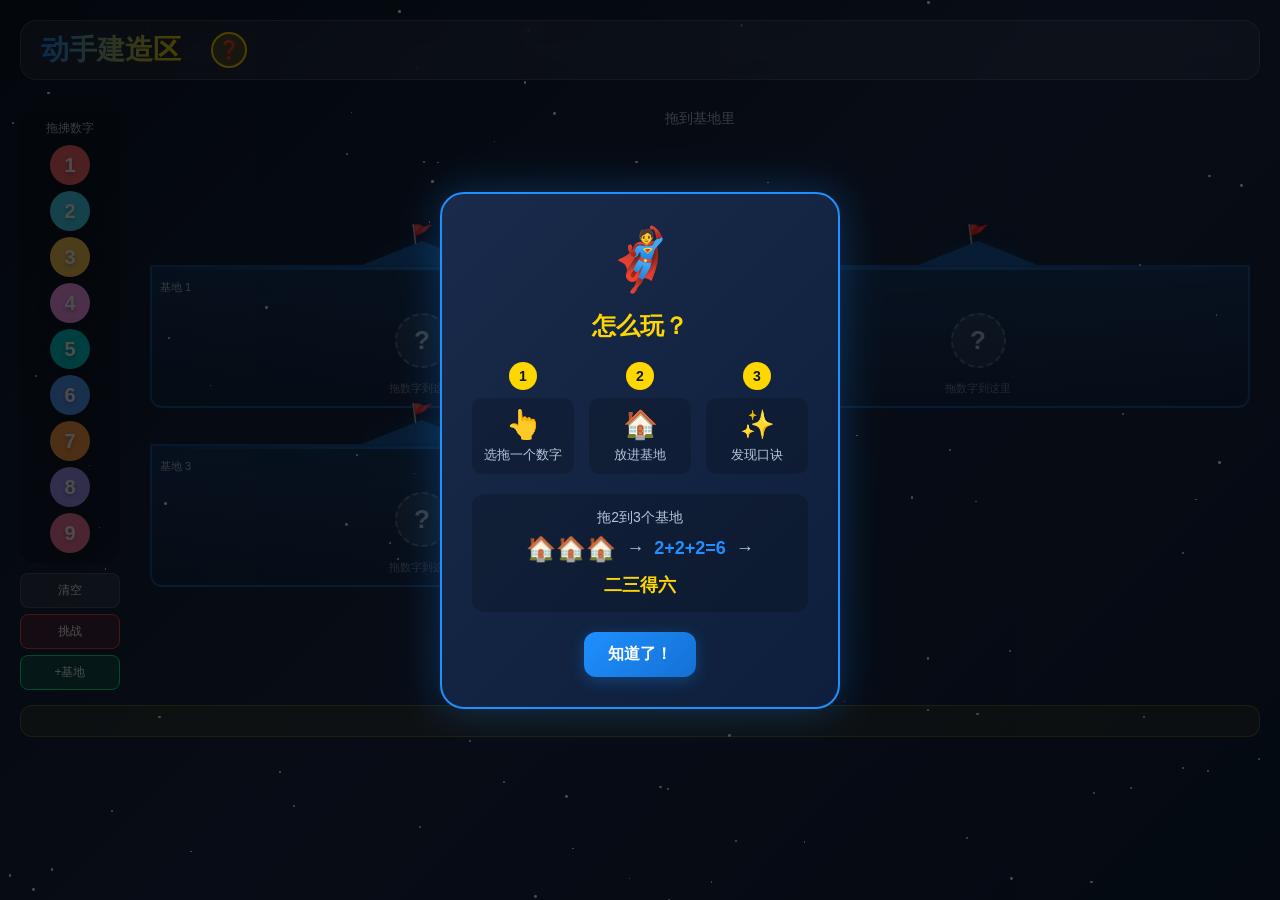
==== commit bccabca5: "简化为纯建造区模式，修复庆祝效果和口诀显示 - 移除测验、规律、进度环等模块，精简为单一建造区 - 修复：烟花超人仅在手动填满所有基地时触发，挑战模式和转一转不再触发 - 清空按钮和庆祝后重置随机生成" ====
--- a/index.html
+++ b/index.html
@@ -3,88 +3,17 @@
 <head>
   <meta charset="UTF-8">
   <meta name="viewport" content="width=device-width, initial-scale=1.0">
-  <title>数学超人学院 - 乘法口诀表</title>
+  <title>动手建造区 - 乘法口诀表</title>
   <link rel="stylesheet" href="css/style.css">
   <link rel="stylesheet" href="css/animations.css">
-  <link rel="stylesheet" href="css/games.css">
 </head>
 <body>
   <!-- 星空背景 -->
   <div class="stars" id="stars"></div>
 
-  <!-- 首页 - 超人基地 -->
-  <section id="page-home" class="page active">
-    <div class="home-container">
-      <div class="hero-character" id="homeHero">
-        <div class="hero-body">
-          <div class="hero-head">
-            <div class="hero-eyes"></div>
-            <div class="hero-smile"></div>
-          </div>
-          <div class="hero-torso">
-            <div class="hero-emblem">x</div>
-          </div>
-          <div class="hero-cape"></div>
-          <div class="hero-arm left"></div>
-          <div class="hero-arm right"></div>
-        </div>
-      </div>
-      <h1 class="main-title">
-        <span class="title-text">数学超人学院</span>
-        <div class="title-glow"></div>
-      </h1>
-      <p class="subtitle">化身数学小超人，掌握乘法口诀！</p>
-      <div class="menu-grid">
-        <button class="menu-btn" data-page="builder">
-          <div class="btn-icon">🏗️</div>
-          <div class="btn-text">动手建造区</div>
-          <div class="btn-glow"></div>
-        </button>
-        <button class="menu-btn" data-page="table">
-          <div class="btn-icon">📖</div>
-          <div class="btn-text">口诀表进度</div>
-          <div class="btn-glow"></div>
-        </button>
-        <button class="menu-btn" data-page="learn">
-          <div class="btn-icon">🎓</div>
-          <div class="btn-text">超能力训练</div>
-          <div class="btn-glow"></div>
-        </button>
-        <button class="menu-btn" data-page="games">
-          <div class="btn-icon">🎮</div>
-          <div class="btn-text">实战任务</div>
-          <div class="btn-glow"></div>
-        </button>
-        <button class="menu-btn" data-page="achievements">
-          <div class="btn-icon">⭐</div>
-          <div class="btn-text">英雄殿堂</div>
-          <div class="btn-glow"></div>
-        </button>
-      </div>
-      <div class="stats-bar">
-        <div class="stat">
-          <span class="stat-icon">⭐</span>
-          <span class="stat-value" id="totalStars">0</span>
-          <span class="stat-label">星星</span>
-        </div>
-        <div class="stat">
-          <span class="stat-icon">🔥</span>
-          <span class="stat-value" id="streak">0</span>
-          <span class="stat-label">连击</span>
-        </div>
-        <div class="stat">
-          <span class="stat-icon">📊</span>
-          <span class="stat-value" id="mastery">0%</span>
-          <span class="stat-label">掌握度</span>
-        </div>
-      </div>
-    </div>
-  </section>
-
   <!-- 动手建造区 -->
-  <section id="page-builder" class="page">
+  <section id="page-builder" class="page active">
     <div class="page-header">
-      <button class="back-btn" data-page="home">← 返回基地</button>
       <h2>动手建造区</h2>
       <button class="btn-help" id="showTutorial" title="怎么玩？">❓</button>
     </div>
@@ -101,7 +30,7 @@
       <!-- 左侧：物品栏 + 操作按钮 -->
       <div class="builder-left">
         <div class="items-shelf" id="itemsShelf">
-          <div class="shelf-label">拖拽数字</div>
+          <div class="shelf-label">拖拂数字</div>
           <div class="shelf-items" id="shelfItems"></div>
         </div>
         <div class="builder-actions">
@@ -130,374 +59,8 @@
     <div class="tutorial-overlay" id="tutorialOverlay" style="display:none;"></div>
   </section>
 
-  <!-- 口诀表进度 -->
-  <section id="page-table" class="page">
-    <div class="page-header">
-      <button class="back-btn" data-page="home">← 返回基地</button>
-      <h2>口诀表进度</h2>
-      <div class="unlock-progress">
-        <span>已解锁: </span>
-        <span id="unlockCount">1</span>/9
-      </div>
-    </div>
-
-    <!-- 口诀进度环 -->
-    <div class="progress-rings" id="progressRings">
-      <div class="ring-item" data-row="1"><div class="ring-circle unlocked"><span class="ring-number">1</span></div><div class="ring-label">1的口诀</div></div>
-      <div class="ring-item" data-row="2"><div class="ring-circle locked"><span class="ring-number">2</span><span class="ring-lock">🔒</span></div><div class="ring-label">2的口诀</div></div>
-      <div class="ring-item" data-row="3"><div class="ring-circle locked"><span class="ring-number">3</span><span class="ring-lock">🔒</span></div><div class="ring-label">3的口诀</div></div>
-      <div class="ring-item" data-row="4"><div class="ring-circle locked"><span class="ring-number">4</span><span class="ring-lock">🔒</span></div><div class="ring-label">4的口诀</div></div>
-      <div class="ring-item" data-row="5"><div class="ring-circle locked"><span class="ring-number">5</span><span class="ring-lock">🔒</span></div><div class="ring-label">5的口诀</div></div>
-      <div class="ring-item" data-row="6"><div class="ring-circle locked"><span class="ring-number">6</span><span class="ring-lock">🔒</span></div><div class="ring-label">6的口诀</div></div>
-      <div class="ring-item" data-row="7"><div class="ring-circle locked"><span class="ring-number">7</span><span class="ring-lock">🔒</span></div><div class="ring-label">7的口诀</div></div>
-      <div class="ring-item" data-row="8"><div class="ring-circle locked"><span class="ring-number">8</span><span class="ring-lock">🔒</span></div><div class="ring-label">8的口诀</div></div>
-      <div class="ring-item" data-row="9"><div class="ring-circle locked"><span class="ring-number">9</span><span class="ring-lock">🔒</span></div><div class="ring-label">9的口诀</div></div>
-    </div>
-
-    <!-- 当前口诀展示 -->
-    <div class="current-row" id="currentRow">
-      <div class="row-title">当前: <span id="currentRowNum">1</span>的口诀</div>
-      <div class="row-chant" id="rowChant"></div>
-      <div class="row-buttons">
-        <button class="btn-pattern" id="btnPattern">发现规律</button>
-        <button class="btn-quiz" id="btnQuiz">小测验</button>
-      </div>
-    </div>
-
-    <!-- 规律展示区 -->
-    <div class="pattern-section" id="patternSection" style="display:none;">
-      <div class="pattern-content" id="patternContent"></div>
-      <button class="btn-close-pattern" id="closePattern">关闭</button>
-    </div>
-
-    <!-- 小测验弹窗 -->
-    <div class="modal" id="quizModal">
-      <div class="modal-content quiz-content">
-        <h3>口诀小测验</h3>
-        <div class="quiz-question" id="quizQuestion"></div>
-        <div class="quiz-options" id="quizOptions"></div>
-        <div class="quiz-feedback" id="quizFeedback"></div>
-        <div class="quiz-progress"><span id="quizCurrent">1</span>/3</div>
-      </div>
-    </div>
-
-    <!-- 解锁动画弹窗 -->
-    <div class="modal" id="unlockModal">
-      <div class="modal-content unlock-content">
-        <div class="unlock-hero"></div>
-        <div class="unlock-text" id="unlockText"></div>
-        <div class="unlock-chant" id="unlockChant"></div>
-      </div>
-    </div>
-  </section>
-
-  <!-- 超能力训练 -->
-  <section id="page-learn" class="page">
-    <div class="page-header">
-      <button class="back-btn" data-page="home">← 返回基地</button>
-      <h2>超能力训练</h2>
-    </div>
-    <div class="learn-container">
-      <div class="learn-controls">
-        <div class="equation-select">
-          <label>选择算式：</label>
-          <select id="learnA">
-            <option value="1">1</option>
-            <option value="2">2</option>
-            <option value="3" selected>3</option>
-            <option value="4">4</option>
-            <option value="5">5</option>
-            <option value="6">6</option>
-            <option value="7">7</option>
-            <option value="8">8</option>
-            <option value="9">9</option>
-          </select>
-          <span class="operator">×</span>
-          <select id="learnB">
-            <option value="1">1</option>
-            <option value="2">2</option>
-            <option value="3">3</option>
-            <option value="4" selected>4</option>
-            <option value="5">5</option>
-            <option value="6">6</option>
-            <option value="7">7</option>
-            <option value="8">8</option>
-            <option value="9">9</option>
-          </select>
-          <button class="btn-primary" id="learnStart">开始演示</button>
-        </div>
-        <div class="learn-playback">
-          <button class="btn-secondary" id="learnPrev">上一步</button>
-          <button class="btn-primary" id="learnPlay">播放</button>
-          <button class="btn-secondary" id="learnNext">下一步</button>
-          <button class="btn-secondary" id="learnReset">重播</button>
-        </div>
-      </div>
-      <div class="learn-stage" id="learnStage">
-        <!-- 动画演示区域 -->
-        <div class="stage-hero" id="stageHero"></div>
-        <div class="stage-content" id="stageContent"></div>
-        <div class="stage-result" id="stageResult"></div>
-      </div>
-      <div class="learn-info">
-        <div class="info-equation" id="learnEquation">3 × 4 = ?</div>
-        <div class="info-chinese" id="learnChinese"></div>
-        <div class="info-step" id="learnStep">点击"播放"开始演示</div>
-      </div>
-    </div>
-  </section>
-
-  <!-- 实战任务 - 游戏选择 -->
-  <section id="page-games" class="page">
-    <div class="page-header">
-      <button class="back-btn" data-page="home">← 返回基地</button>
-      <h2>实战任务</h2>
-    </div>
-    <div class="games-select">
-      <div class="game-card" data-game="balloon">
-        <div class="game-preview balloon-preview">
-          <div class="balloon-sample"></div>
-          <div class="balloon-sample"></div>
-          <div class="balloon-sample"></div>
-        </div>
-        <h3>能量气球大作战</h3>
-        <p>点击正确答案的气球！</p>
-        <div class="game-difficulty">
-          <button class="diff-btn" data-diff="easy">新手训练</button>
-          <button class="diff-btn" data-diff="medium">实战任务</button>
-          <button class="diff-btn" data-diff="hard">终极挑战</button>
-        </div>
-      </div>
-      <div class="game-card" data-game="star">
-        <div class="game-preview star-preview">
-          <div class="star-sample"></div>
-          <div class="hero-mini"></div>
-        </div>
-        <h3>星际收集者</h3>
-        <p>接住正确答案的星星！</p>
-        <button class="game-start-btn" data-game="star">开始任务</button>
-      </div>
-      <div class="game-card" data-game="cipher">
-        <div class="game-preview cipher-preview">
-          <div class="cipher-lock"></div>
-        </div>
-        <h3>口诀密码破译</h3>
-        <p>破解密码锁！</p>
-        <button class="game-start-btn" data-game="cipher">开始任务</button>
-      </div>
-    </div>
-  </section>
-
-  <!-- 游戏区域 - 气球大作战 -->
-  <section id="page-balloon" class="page game-page">
-    <div class="game-header">
-      <div class="game-score">
-        <span class="score-icon">⭐</span>
-        <span class="score-value" id="balloonScore">0</span>
-      </div>
-      <div class="game-question" id="balloonQuestion">3 × 4 = ?</div>
-      <div class="game-lives" id="balloonLives">❤️❤️❤️</div>
-      <button class="game-quit" data-page="games">退出</button>
-    </div>
-    <div class="game-area" id="balloonArea">
-      <!-- 超人角色 -->
-      <div class="game-hero" id="balloonHero"></div>
-      <!-- 气球容器 -->
-      <div class="balloons-container" id="balloonsContainer"></div>
-      <!-- 粒子效果容器 -->
-      <div class="particles" id="balloonParticles"></div>
-    </div>
-    <div class="game-timer" id="balloonTimer" style="display:none;">
-      <div class="timer-bar"><div class="timer-fill" id="balloonTimerFill"></div></div>
-    </div>
-  </section>
-
-  <!-- 游戏区域 - 星际收集者 -->
-  <section id="page-star" class="page game-page">
-    <div class="game-header">
-      <div class="game-score">
-        <span class="score-icon">⭐</span>
-        <span class="score-value" id="starScore">0</span>
-      </div>
-      <div class="game-question" id="starQuestion">3 × 4 = ?</div>
-      <div class="game-lives" id="starLives">❤️❤️❤️</div>
-      <div class="game-combo" id="starCombo" style="display:none;">
-        连击 x<span id="comboCount">0</span>
-      </div>
-      <button class="game-quit" data-page="games">退出</button>
-    </div>
-    <div class="game-area star-area" id="starArea">
-      <!-- 超人收集器 -->
-      <div class="star-collector" id="starCollector">
-        <div class="collector-hero"></div>
-      </div>
-      <!-- 星星容器 -->
-      <div class="stars-container" id="starsContainer"></div>
-    </div>
-  </section>
-
-  <!-- 游戏区域 - 口诀密码破译 -->
-  <section id="page-cipher" class="page game-page">
-    <div class="game-header">
-      <div class="game-score">
-        <span class="score-icon">⭐</span>
-        <span class="score-value" id="cipherScore">0</span>
-      </div>
-      <div class="game-progress">
-        <span id="cipherProgress">0</span>/10
-      </div>
-      <button class="game-quit" data-page="games">退出</button>
-    </div>
-    <div class="cipher-container">
-      <div class="cipher-lock" id="cipherLock">
-        <div class="lock-body">
-          <div class="lock-display" id="cipherDisplay">三四 ____</div>
-          <div class="lock-hint" id="cipherHint">输入正确答案解锁</div>
-        </div>
-      </div>
-      <div class="cipher-keypad" id="cipherKeypad">
-        <button class="key-btn" data-key="1">1</button>
-        <button class="key-btn" data-key="2">2</button>
-        <button class="key-btn" data-key="3">3</button>
-        <button class="key-btn" data-key="4">4</button>
-        <button class="key-btn" data-key="5">5</button>
-        <button class="key-btn" data-key="6">6</button>
-        <button class="key-btn" data-key="7">7</button>
-        <button class="key-btn" data-key="8">8</button>
-        <button class="key-btn" data-key="9">9</button>
-        <button class="key-btn key-clear" data-key="clear">清除</button>
-        <button class="key-btn key-zero" data-key="0">0</button>
-        <button class="key-btn key-enter" data-key="enter">确认</button>
-      </div>
-      <div class="cipher-result" id="cipherResult"></div>
-    </div>
-  </section>
-
-  <!-- 英雄殿堂 -->
-  <section id="page-achievements" class="page">
-    <div class="page-header">
-      <button class="back-btn" data-page="home">← 返回基地</button>
-      <h2>英雄殿堂</h2>
-    </div>
-    <div class="achievements-container">
-      <!-- 超人形象 -->
-      <div class="hero-showcase">
-        <div class="showcase-hero" id="showcaseHero">
-          <div class="hero-body equipped">
-            <div class="hero-head">
-              <div class="hero-eyes"></div>
-              <div class="hero-smile"></div>
-            </div>
-            <div class="hero-torso">
-              <div class="hero-emblem">x</div>
-            </div>
-            <div class="hero-cape" id="showcaseCape"></div>
-            <div class="hero-crown" id="showcaseCrown" style="display:none;"></div>
-            <div class="hero-arm left"></div>
-            <div class="hero-arm right"></div>
-          </div>
-        </div>
-        <div class="hero-level">
-          <div class="level-bar">
-            <div class="level-fill" id="levelFill"></div>
-          </div>
-          <div class="level-text">能量等级: <span id="heroLevel">1</span></div>
-        </div>
-      </div>
-
-      <!-- 成就徽章 -->
-      <div class="badges-section">
-        <h3>英雄勋章</h3>
-        <div class="badges-grid" id="badgesGrid">
-          <div class="badge" data-badge="first">
-            <div class="badge-icon">🌟</div>
-            <div class="badge-name">觉醒之力</div>
-            <div class="badge-desc">完成第一次训练</div>
-            <div class="badge-lock">🔒</div>
-          </div>
-          <div class="badge" data-badge="streak10">
-            <div class="badge-icon">🔥</div>
-            <div class="badge-name">连击大师</div>
-            <div class="badge-desc">连续答对10题</div>
-            <div class="badge-lock">🔒</div>
-          </div>
-          <div class="badge" data-badge="table-master">
-            <div class="badge-icon">💪</div>
-            <div class="badge-name">口诀专家</div>
-            <div class="badge-desc">一个口诀表全掌握</div>
-            <div class="badge-lock">🔒</div>
-          </div>
-          <div class="badge" data-badge="all-master">
-            <div class="badge-icon">🦸</div>
-            <div class="badge-name">数学超人</div>
-            <div class="badge-desc">全部口诀表掌握</div>
-            <div class="badge-lock">🔒</div>
-          </div>
-          <div class="badge" data-badge="gamer">
-            <div class="badge-icon">🎮</div>
-            <div class="badge-name">任务达人</div>
-            <div class="badge-desc">所有游戏通关</div>
-            <div class="badge-lock">🔒</div>
-          </div>
-          <div class="badge" data-badge="speed">
-            <div class="badge-icon">⚡</div>
-            <div class="badge-name">闪电侠</div>
-            <div class="badge-desc">60秒答对20题</div>
-            <div class="badge-lock">🔒</div>
-          </div>
-        </div>
-      </div>
-
-      <!-- 掌握进度 -->
-      <div class="mastery-section">
-        <h3>口诀掌握度</h3>
-        <div class="mastery-grid" id="masteryGrid">
-          <!-- 动态生成 -->
-        </div>
-      </div>
-
-      <!-- 活跃日历 -->
-      <div class="calendar-section">
-        <h3>最近7天</h3>
-        <div class="calendar-grid" id="calendarGrid">
-          <!-- 动态生成 -->
-        </div>
-      </div>
-    </div>
-  </section>
-
-  <!-- 游戏结束弹窗 -->
-  <div class="modal" id="gameOverModal">
-    <div class="modal-content game-over-content">
-      <div class="game-over-hero"></div>
-      <h2 id="gameOverTitle">任务完成！</h2>
-      <div class="game-over-stats">
-        <div class="go-stat">
-          <span class="go-label">得分</span>
-          <span class="go-value" id="goScore">0</span>
-        </div>
-        <div class="go-stat">
-          <span class="go-label">正确率</span>
-          <span class="go-value" id="goAccuracy">0%</span>
-        </div>
-        <div class="go-stat">
-          <span class="go-label">获得星星</span>
-          <span class="go-value" id="goStars">0</span>
-        </div>
-      </div>
-      <div class="game-over-buttons">
-        <button class="btn-primary" id="goRetry">再来一次</button>
-        <button class="btn-secondary" id="goBack">返回选择</button>
-      </div>
-    </div>
-  </div>
-
   <script src="js/storage.js"></script>
-  <script src="js/hero.js"></script>
   <script src="js/table.js"></script>
-  <script src="js/learn.js"></script>
-  <script src="js/games.js"></script>
-  <script src="js/progress.js"></script>
   <script src="js/app.js"></script>
 </body>
 </html>
--- a/css/style.css
+++ b/css/style.css
@@ -85,556 +85,6 @@
   background-clip: text;
 }
 
-/* ===== Home Page ===== */
-.home-container {
-  max-width: 900px;
-  margin: 0 auto;
-  text-align: center;
-  padding-top: 40px;
-}
-
-.main-title {
-  position: relative;
-  margin-bottom: 10px;
-}
-
-.title-text {
-  font-size: 56px;
-  font-weight: 900;
-  background: linear-gradient(180deg, #fff 0%, var(--energy-gold) 50%, #ff8c00 100%);
-  -webkit-background-clip: text;
-  -webkit-text-fill-color: transparent;
-  background-clip: text;
-  text-shadow: none;
-  position: relative;
-  z-index: 1;
-  letter-spacing: 4px;
-}
-
-.title-glow {
-  position: absolute;
-  top: 50%;
-  left: 50%;
-  transform: translate(-50%, -50%);
-  width: 120%;
-  height: 120%;
-  background: radial-gradient(ellipse, rgba(255, 215, 0, 0.3) 0%, transparent 70%);
-  z-index: 0;
-}
-
-.subtitle {
-  font-size: 22px;
-  color: var(--text-light);
-  margin-bottom: 50px;
-}
-
-/* ===== Menu Buttons ===== */
-.menu-grid {
-  display: grid;
-  grid-template-columns: repeat(2, 1fr);
-  gap: 24px;
-  max-width: 600px;
-  margin: 0 auto 40px;
-}
-
-.menu-btn {
-  position: relative;
-  background: linear-gradient(135deg, rgba(30, 144, 255, 0.2), rgba(30, 144, 255, 0.05));
-  border: 2px solid rgba(30, 144, 255, 0.3);
-  border-radius: 20px;
-  padding: 30px 20px;
-  cursor: pointer;
-  transition: all 0.3s ease;
-  overflow: hidden;
-}
-
-.menu-btn:hover {
-  transform: translateY(-5px);
-  border-color: var(--hero-blue);
-  box-shadow: var(--glow-blue);
-}
-
-.menu-btn:active {
-  transform: translateY(-2px);
-}
-
-.btn-icon {
-  font-size: 48px;
-  margin-bottom: 12px;
-}
-
-.btn-text {
-  font-size: 20px;
-  font-weight: 700;
-  color: var(--text-white);
-}
-
-.btn-glow {
-  position: absolute;
-  top: -50%;
-  left: -50%;
-  width: 200%;
-  height: 200%;
-  background: radial-gradient(circle, rgba(30, 144, 255, 0.2) 0%, transparent 70%);
-  opacity: 0;
-  transition: opacity 0.3s;
-}
-
-.menu-btn:hover .btn-glow {
-  opacity: 1;
-}
-
-/* ===== Stats Bar ===== */
-.stats-bar {
-  display: flex;
-  justify-content: center;
-  gap: 40px;
-  padding: 20px;
-  background: var(--glass-bg);
-  border: 1px solid var(--glass-border);
-  border-radius: 16px;
-  backdrop-filter: blur(10px);
-}
-
-.stat {
-  display: flex;
-  flex-direction: column;
-  align-items: center;
-  gap: 4px;
-}
-
-.stat-icon {
-  font-size: 24px;
-}
-
-.stat-value {
-  font-size: 32px;
-  font-weight: 900;
-  color: var(--energy-gold);
-}
-
-.stat-label {
-  font-size: 14px;
-  color: var(--text-light);
-}
-
-/* ===== Superhero Character (CSS Drawing) ===== */
-.hero-character {
-  width: 120px;
-  height: 160px;
-  margin: 0 auto 30px;
-  position: relative;
-  animation: heroFloat 3s ease-in-out infinite;
-}
-
-.hero-body {
-  position: relative;
-  width: 100%;
-  height: 100%;
-}
-
-.hero-head {
-  width: 50px;
-  height: 50px;
-  background: linear-gradient(135deg, #FFD4A8, #FFB87A);
-  border-radius: 50%;
-  position: absolute;
-  top: 0;
-  left: 50%;
-  transform: translateX(-50%);
-  z-index: 3;
-}
-
-.hero-eyes {
-  position: absolute;
-  top: 18px;
-  left: 50%;
-  transform: translateX(-50%);
-  width: 20px;
-  height: 8px;
-}
-
-.hero-eyes::before,
-.hero-eyes::after {
-  content: '';
-  position: absolute;
-  width: 8px;
-  height: 8px;
-  background: #333;
-  border-radius: 50%;
-  top: 0;
-}
-
-.hero-eyes::before { left: 0; }
-.hero-eyes::after { right: 0; }
-
-.hero-smile {
-  position: absolute;
-  bottom: 12px;
-  left: 50%;
-  transform: translateX(-50%);
-  width: 16px;
-  height: 8px;
-  border-bottom: 3px solid #e74c3c;
-  border-radius: 0 0 50% 50%;
-}
-
-.hero-torso {
-  width: 60px;
-  height: 50px;
-  background: linear-gradient(180deg, var(--hero-blue), #1570d4);
-  border-radius: 8px 8px 4px 4px;
-  position: absolute;
-  top: 45px;
-  left: 50%;
-  transform: translateX(-50%);
-  z-index: 2;
-}
-
-.hero-emblem {
-  position: absolute;
-  top: 50%;
-  left: 50%;
-  transform: translate(-50%, -50%);
-  width: 28px;
-  height: 28px;
-  background: linear-gradient(135deg, var(--energy-gold), #ff8c00);
-  border-radius: 50%;
-  display: flex;
-  align-items: center;
-  justify-content: center;
-  font-weight: 900;
-  font-size: 16px;
-  color: var(--hero-blue);
-  box-shadow: 0 0 10px rgba(255, 215, 0, 0.5);
-}
-
-.hero-cape {
-  width: 70px;
-  height: 80px;
-  background: linear-gradient(180deg, var(--hero-red), #cc0000);
-  position: absolute;
-  top: 40px;
-  left: 50%;
-  transform: translateX(-50%);
-  border-radius: 4px 4px 30px 30px;
-  z-index: 1;
-  animation: capeWave 2s ease-in-out infinite;
-  transform-origin: top center;
-}
-
-.hero-arm {
-  width: 16px;
-  height: 40px;
-  background: var(--hero-blue);
-  position: absolute;
-  top: 48px;
-  border-radius: 8px;
-  z-index: 3;
-}
-
-.hero-arm.left {
-  left: 12px;
-  transform: rotate(15deg);
-}
-
-.hero-arm.right {
-  right: 12px;
-  transform: rotate(-15deg);
-}
-
-/* Hero equipped states */
-.hero-body.equipped .hero-cape {
-  background: linear-gradient(180deg, #C0C0C0, #A0A0A0);
-}
-
-.hero-body.equipped.gold .hero-cape {
-  background: linear-gradient(180deg, var(--energy-gold), #ff8c00);
-}
-
-.hero-crown {
-  position: absolute;
-  top: -12px;
-  left: 50%;
-  transform: translateX(-50%);
-  width: 40px;
-  height: 20px;
-  background: var(--energy-gold);
-  clip-path: polygon(0% 100%, 10% 30%, 25% 70%, 40% 0%, 55% 50%, 70% 0%, 85% 70%, 95% 30%, 100% 100%);
-  z-index: 4;
-}
-
-/* ===== Back Button ===== */
-.back-btn {
-  background: rgba(255, 255, 255, 0.1);
-  border: 1px solid var(--glass-border);
-  color: var(--text-white);
-  padding: 8px 16px;
-  border-radius: 8px;
-  cursor: pointer;
-  font-size: 16px;
-  transition: all 0.3s;
-}
-
-.back-btn:hover {
-  background: rgba(255, 255, 255, 0.2);
-}
-
-/* ===== Multiplication Table ===== */
-.table-container {
-  overflow-x: auto;
-}
-
-.table-filter {
-  margin-left: auto;
-  display: flex;
-  align-items: center;
-  gap: 10px;
-}
-
-.table-filter select {
-  background: rgba(255, 255, 255, 0.1);
-  border: 1px solid var(--glass-border);
-  color: var(--text-white);
-  padding: 8px 12px;
-  border-radius: 8px;
-  font-size: 16px;
-}
-
-.multiplication-table {
-  display: grid;
-  grid-template-columns: repeat(10, 1fr);
-  gap: 4px;
-  max-width: 900px;
-  margin: 0 auto;
-}
-
-.table-cell {
-  aspect-ratio: 1;
-  display: flex;
-  align-items: center;
-  justify-content: center;
-  border-radius: 12px;
-  font-size: 20px;
-  font-weight: 700;
-  cursor: pointer;
-  transition: all 0.3s;
-  position: relative;
-}
-
-.table-cell.header {
-  background: linear-gradient(135deg, rgba(30, 144, 255, 0.3), rgba(30, 144, 255, 0.1));
-  border: 1px solid rgba(30, 144, 255, 0.3);
-  color: var(--hero-blue);
-}
-
-.table-cell.data {
-  background: var(--glass-bg);
-  border: 1px solid var(--glass-border);
-}
-
-.table-cell.data:hover {
-  background: rgba(30, 144, 255, 0.2);
-  border-color: var(--hero-blue);
-  transform: scale(1.1);
-  box-shadow: var(--glow-blue);
-  z-index: 10;
-}
-
-.table-cell.data.mastered {
-  background: rgba(255, 215, 0, 0.2);
-  border-color: var(--energy-gold);
-}
-
-.table-cell.data.highlight {
-  background: rgba(30, 144, 255, 0.3);
-  border-color: var(--hero-blue);
-}
-
-.table-cell.empty {
-  background: transparent;
-  border: none;
-}
-
-/* ===== Modal ===== */
-.modal {
-  display: none;
-  position: fixed;
-  top: 0;
-  left: 0;
-  width: 100%;
-  height: 100%;
-  background: rgba(0, 0, 0, 0.7);
-  z-index: 1000;
-  align-items: center;
-  justify-content: center;
-}
-
-.modal.active {
-  display: flex;
-  animation: fadeIn 0.3s;
-}
-
-.modal-content {
-  background: linear-gradient(135deg, #1a2a4a, #0d1f3c);
-  border: 2px solid var(--hero-blue);
-  border-radius: 24px;
-  padding: 40px;
-  text-align: center;
-  position: relative;
-  max-width: 500px;
-  width: 90%;
-  box-shadow: var(--glow-blue);
-}
-
-.modal-close {
-  position: absolute;
-  top: 15px;
-  right: 20px;
-  background: none;
-  border: none;
-  color: var(--text-light);
-  font-size: 28px;
-  cursor: pointer;
-}
-
-.modal-equation {
-  font-size: 72px;
-  font-weight: 900;
-  color: var(--energy-gold);
-  text-shadow: 0 0 30px rgba(255, 215, 0, 0.5);
-  margin: 20px 0;
-}
-
-.modal-chinese {
-  font-size: 32px;
-  color: var(--text-light);
-  margin-bottom: 20px;
-}
-
-.modal-visual {
-  min-height: 100px;
-  display: flex;
-  flex-wrap: wrap;
-  justify-content: center;
-  gap: 10px;
-  padding: 20px;
-}
-
-/* ===== Learn Page ===== */
-.learn-container {
-  max-width: 900px;
-  margin: 0 auto;
-}
-
-.learn-controls {
-  display: flex;
-  justify-content: space-between;
-  align-items: center;
-  padding: 20px;
-  background: var(--glass-bg);
-  border: 1px solid var(--glass-border);
-  border-radius: 16px;
-  margin-bottom: 30px;
-  flex-wrap: wrap;
-  gap: 15px;
-}
-
-.equation-select {
-  display: flex;
-  align-items: center;
-  gap: 12px;
-}
-
-.equation-select select {
-  background: rgba(255, 255, 255, 0.1);
-  border: 1px solid var(--glass-border);
-  color: var(--text-white);
-  padding: 10px 16px;
-  border-radius: 8px;
-  font-size: 20px;
-  font-weight: 700;
-}
-
-.operator {
-  font-size: 28px;
-  font-weight: 700;
-  color: var(--energy-gold);
-}
-
-.learn-playback {
-  display: flex;
-  gap: 10px;
-}
-
-.learn-stage {
-  width: 100%;
-  height: 400px;
-  background: rgba(0, 0, 0, 0.3);
-  border: 2px solid var(--glass-border);
-  border-radius: 20px;
-  position: relative;
-  overflow: hidden;
-  margin-bottom: 20px;
-}
-
-.stage-hero {
-  position: absolute;
-  bottom: 20px;
-  left: 50px;
-  width: 80px;
-  height: 120px;
-}
-
-.stage-content {
-  position: absolute;
-  top: 50%;
-  left: 50%;
-  transform: translate(-50%, -50%);
-  display: flex;
-  flex-wrap: wrap;
-  justify-content: center;
-  gap: 15px;
-  max-width: 80%;
-}
-
-.stage-result {
-  position: absolute;
-  top: 20px;
-  right: 40px;
-  font-size: 64px;
-  font-weight: 900;
-  color: var(--energy-gold);
-  opacity: 0;
-  transform: scale(0);
-}
-
-.learn-info {
-  text-align: center;
-  padding: 20px;
-  background: var(--glass-bg);
-  border: 1px solid var(--glass-border);
-  border-radius: 16px;
-}
-
-.info-equation {
-  font-size: 48px;
-  font-weight: 900;
-  color: var(--energy-gold);
-  margin-bottom: 10px;
-}
-
-.info-chinese {
-  font-size: 24px;
-  color: var(--text-light);
-  margin-bottom: 10px;
-}
-
-.info-step {
-  font-size: 18px;
-  color: var(--hero-blue);
-}
-
 /* ===== Buttons ===== */
 .btn-primary {
   background: linear-gradient(135deg, var(--hero-blue), #1570d4);
@@ -669,641 +119,38 @@
   background: rgba(255, 255, 255, 0.2);
 }
 
-/* ===== Games Select ===== */
-.games-select {
-  display: grid;
-  grid-template-columns: repeat(3, 1fr);
-  gap: 24px;
-  max-width: 1000px;
-  margin: 0 auto;
-}
-
-.game-card {
-  background: linear-gradient(135deg, rgba(30, 144, 255, 0.15), rgba(30, 144, 255, 0.05));
-  border: 2px solid rgba(30, 144, 255, 0.2);
-  border-radius: 20px;
-  padding: 30px 20px;
-  text-align: center;
-  transition: all 0.3s;
-  cursor: pointer;
-}
-
-.game-card:hover {
-  transform: translateY(-8px);
-  border-color: var(--hero-blue);
-  box-shadow: var(--glow-blue);
-}
-
-.game-preview {
-  height: 120px;
-  display: flex;
-  align-items: center;
-  justify-content: center;
-  margin-bottom: 20px;
-  position: relative;
-}
-
-.game-card h3 {
-  font-size: 22px;
-  margin-bottom: 8px;
-  color: var(--energy-gold);
-}
-
-.game-card p {
-  font-size: 16px;
-  color: var(--text-light);
-  margin-bottom: 20px;
-}
-
-.game-difficulty {
-  display: flex;
-  gap: 8px;
-  justify-content: center;
-}
-
-.diff-btn {
-  background: rgba(255, 255, 255, 0.1);
-  border: 1px solid var(--glass-border);
-  color: var(--text-white);
-  padding: 8px 16px;
-  border-radius: 8px;
-  cursor: pointer;
-  font-size: 14px;
-  transition: all 0.3s;
-}
-
-.diff-btn:hover {
-  background: var(--hero-blue);
-  border-color: var(--hero-blue);
-}
-
-.game-start-btn {
-  background: linear-gradient(135deg, var(--hero-blue), #1570d4);
-  border: none;
-  color: white;
-  padding: 12px 28px;
-  border-radius: 12px;
-  font-size: 16px;
-  font-weight: 700;
-  cursor: pointer;
-  transition: all 0.3s;
-}
-
-.game-start-btn:hover {
-  transform: scale(1.05);
-}
-
-/* ===== Game Pages ===== */
-.game-page {
-  padding: 10px;
-}
-
-.game-header {
-  display: flex;
-  align-items: center;
-  justify-content: space-between;
-  padding: 15px 20px;
-  background: var(--glass-bg);
-  border: 1px solid var(--glass-border);
-  border-radius: 16px;
-  margin-bottom: 15px;
-}
-
-.game-score {
-  display: flex;
-  align-items: center;
-  gap: 8px;
-}
-
-.score-icon {
-  font-size: 24px;
-}
-
-.score-value {
-  font-size: 28px;
-  font-weight: 900;
-  color: var(--energy-gold);
-}
-
-.game-question {
-  font-size: 32px;
-  font-weight: 900;
-  color: var(--text-white);
-}
-
-.game-lives {
-  font-size: 24px;
-  letter-spacing: 4px;
-}
-
-.game-combo {
-  font-size: 20px;
-  font-weight: 700;
-  color: var(--energy-gold);
-}
-
-.game-quit {
-  background: rgba(255, 107, 107, 0.2);
-  border: 1px solid var(--warn-red);
-  color: var(--warn-red);
-  padding: 8px 16px;
-  border-radius: 8px;
-  cursor: pointer;
-  font-size: 14px;
-}
-
-/* ===== Balloon Game ===== */
-.game-area {
-  width: 100%;
-  height: calc(100vh - 200px);
-  position: relative;
-  overflow: hidden;
-  background: linear-gradient(180deg, transparent 0%, rgba(30, 144, 255, 0.05) 100%);
-  border-radius: 16px;
-}
-
-.game-hero {
-  position: absolute;
-  bottom: 20px;
-  left: 50%;
-  transform: translateX(-50%);
-  width: 60px;
-  height: 80px;
-  z-index: 10;
-}
-
-.balloons-container {
-  width: 100%;
-  height: 100%;
-  position: relative;
-}
-
-.balloon {
-  position: absolute;
-  width: 70px;
-  height: 90px;
-  border-radius: 50% 50% 50% 50% / 60% 60% 40% 40%;
-  display: flex;
-  align-items: center;
-  justify-content: center;
-  font-size: 28px;
-  font-weight: 900;
-  color: white;
-  cursor: pointer;
-  transition: transform 0.1s;
-  text-shadow: 0 2px 4px rgba(0, 0, 0, 0.3);
-}
-
-.balloon::after {
-  content: '';
-  position: absolute;
-  bottom: -20px;
-  left: 50%;
-  transform: translateX(-50%);
-  width: 2px;
-  height: 20px;
-  background: rgba(255, 255, 255, 0.5);
-}
-
-.balloon:hover {
-  transform: scale(1.1);
-}
-
-.balloon.balloon-1 { background: linear-gradient(135deg, #FF6B6B, #ee5a24); }
-.balloon.balloon-2 { background: linear-gradient(135deg, #48dbfb, #0abde3); }
-.balloon.balloon-3 { background: linear-gradient(135deg, #feca57, #ff9f43); }
-.balloon.balloon-4 { background: linear-gradient(135deg, #ff9ff3, #f368e0); }
-.balloon.balloon-5 { background: linear-gradient(135deg, #00d2d3, #01a3a4); }
-.balloon.balloon-6 { background: linear-gradient(135deg, #54a0ff, #2e86de); }
-
-.particles {
-  position: absolute;
+/* ===== Modal ===== */
+.modal {
+  display: none;
+  position: fixed;
   top: 0;
   left: 0;
   width: 100%;
   height: 100%;
-  pointer-events: none;
-  z-index: 20;
-}
-
-.particle {
-  position: absolute;
-  width: 8px;
-  height: 8px;
-  border-radius: 50%;
-  animation: particleBurst 0.6s ease-out forwards;
-}
-
-/* ===== Star Game ===== */
-.star-area {
-  background: linear-gradient(180deg, #0a0a2e 0%, #1a1a4e 100%);
-}
-
-.star-collector {
-  position: absolute;
-  bottom: 30px;
-  width: 80px;
-  height: 60px;
-  z-index: 10;
-  transition: left 0.1s;
-}
-
-.collector-hero {
-  width: 60px;
-  height: 60px;
-  background: linear-gradient(135deg, var(--hero-blue), #1570d4);
-  border-radius: 50%;
-  border: 3px solid var(--energy-gold);
-  display: flex;
-  align-items: center;
-  justify-content: center;
-  font-size: 24px;
-  box-shadow: 0 0 20px rgba(30, 144, 255, 0.5);
-}
-
-.stars-container {
-  width: 100%;
-  height: 100%;
-  position: relative;
-}
-
-.falling-star {
-  position: absolute;
-  width: 50px;
-  height: 50px;
-  display: flex;
-  align-items: center;
-  justify-content: center;
-  font-size: 22px;
-  font-weight: 900;
-  color: white;
-  background: radial-gradient(circle, var(--energy-gold), #ff8c00);
-  border-radius: 50%;
-  box-shadow: 0 0 15px rgba(255, 215, 0, 0.5);
-  cursor: default;
-}
-
-.falling-star::before {
-  content: '⭐';
-  position: absolute;
-  font-size: 50px;
-  z-index: -1;
-}
-
-/* ===== Cipher Game ===== */
-.cipher-container {
-  max-width: 500px;
-  margin: 0 auto;
-  text-align: center;
-}
-
-.cipher-lock {
-  margin-bottom: 40px;
-}
-
-.lock-body {
-  background: linear-gradient(135deg, #2d3436, #1a1a2e);
-  border: 3px solid var(--glass-border);
-  border-radius: 20px;
+  background: rgba(0, 0, 0, 0.7);
+  z-index: 1000;
+  align-items: center;
+  justify-content: center;
+}
+
+.modal.active {
+  display: flex;
+  animation: fadeIn 0.3s;
+}
+
+.modal-content {
+  background: linear-gradient(135deg, #1a2a4a, #0d1f3c);
+  border: 2px solid var(--hero-blue);
+  border-radius: 24px;
   padding: 40px;
-  position: relative;
-}
-
-.lock-body::before {
-  content: '🔒';
-  position: absolute;
-  top: -20px;
-  left: 50%;
-  transform: translateX(-50%);
-  font-size: 40px;
-}
-
-.lock-display {
-  font-size: 48px;
-  font-weight: 900;
-  color: var(--energy-gold);
-  margin-bottom: 15px;
-  min-height: 60px;
-}
-
-.lock-hint {
-  font-size: 18px;
-  color: var(--text-light);
-}
-
-.cipher-keypad {
-  display: grid;
-  grid-template-columns: repeat(3, 1fr);
-  gap: 12px;
-  max-width: 300px;
-  margin: 0 auto;
-}
-
-.key-btn {
-  background: linear-gradient(135deg, rgba(255, 255, 255, 0.1), rgba(255, 255, 255, 0.05));
-  border: 2px solid var(--glass-border);
-  color: var(--text-white);
-  padding: 18px;
-  border-radius: 12px;
-  font-size: 24px;
-  font-weight: 700;
-  cursor: pointer;
-  transition: all 0.2s;
-}
-
-.key-btn:hover {
-  background: rgba(30, 144, 255, 0.3);
-  border-color: var(--hero-blue);
-}
-
-.key-btn:active {
-  transform: scale(0.95);
-}
-
-.key-clear {
-  background: rgba(255, 107, 107, 0.2);
-  border-color: var(--warn-red);
-  font-size: 18px;
-}
-
-.key-enter {
-  background: rgba(0, 255, 136, 0.2);
-  border-color: var(--energy-green);
-  font-size: 18px;
-}
-
-.cipher-result {
-  margin-top: 30px;
-  font-size: 24px;
-  font-weight: 700;
-  min-height: 40px;
-}
-
-/* ===== Achievements ===== */
-.achievements-container {
-  max-width: 900px;
-  margin: 0 auto;
-}
-
-.hero-showcase {
-  text-align: center;
-  padding: 40px;
-  background: var(--glass-bg);
-  border: 1px solid var(--glass-border);
-  border-radius: 20px;
-  margin-bottom: 30px;
-}
-
-.showcase-hero {
-  width: 150px;
-  height: 200px;
-  margin: 0 auto 20px;
-}
-
-.showcase-hero .hero-body {
-  transform: scale(1.3);
-}
-
-.hero-level {
-  max-width: 300px;
-  margin: 0 auto;
-}
-
-.level-bar {
-  height: 20px;
-  background: rgba(255, 255, 255, 0.1);
-  border-radius: 10px;
-  overflow: hidden;
-  margin-bottom: 8px;
-}
-
-.level-fill {
-  height: 100%;
-  background: linear-gradient(90deg, var(--hero-blue), var(--energy-gold));
-  border-radius: 10px;
-  transition: width 0.5s;
-  width: 0%;
-}
-
-.level-text {
-  font-size: 18px;
-  color: var(--text-light);
-}
-
-.level-text span {
-  color: var(--energy-gold);
-  font-weight: 700;
-}
-
-.badges-section,
-.mastery-section,
-.calendar-section {
-  padding: 30px;
-  background: var(--glass-bg);
-  border: 1px solid var(--glass-border);
-  border-radius: 20px;
-  margin-bottom: 24px;
-}
-
-.badges-section h3,
-.mastery-section h3,
-.calendar-section h3 {
-  font-size: 22px;
-  color: var(--energy-gold);
-  margin-bottom: 20px;
-}
-
-.badges-grid {
-  display: grid;
-  grid-template-columns: repeat(3, 1fr);
-  gap: 16px;
-}
-
-.badge {
-  background: rgba(255, 255, 255, 0.05);
-  border: 2px solid var(--glass-border);
-  border-radius: 16px;
-  padding: 20px;
   text-align: center;
   position: relative;
-  transition: all 0.3s;
-}
-
-.badge.unlocked {
-  border-color: var(--energy-gold);
-  background: rgba(255, 215, 0, 0.1);
-}
-
-.badge-icon {
-  font-size: 40px;
-  margin-bottom: 8px;
-}
-
-.badge-name {
-  font-size: 16px;
-  font-weight: 700;
-  margin-bottom: 4px;
-}
-
-.badge-desc {
-  font-size: 13px;
-  color: var(--text-light);
-}
-
-.badge-lock {
-  position: absolute;
-  top: 10px;
-  right: 10px;
-  font-size: 18px;
-}
-
-.badge.unlocked .badge-lock {
-  display: none;
-}
-
-.mastery-grid {
-  display: grid;
-  grid-template-columns: repeat(9, 1fr);
-  gap: 8px;
-}
-
-.mastery-item {
-  text-align: center;
-  padding: 12px 8px;
-  background: rgba(255, 255, 255, 0.05);
-  border-radius: 12px;
-  border: 2px solid transparent;
-}
-
-.mastery-item.mastered {
-  border-color: var(--energy-green);
-  background: rgba(0, 255, 136, 0.1);
-}
-
-.mastery-item.learning {
-  border-color: var(--energy-gold);
-  background: rgba(255, 215, 0, 0.1);
-}
-
-.mastery-label {
-  font-size: 14px;
-  font-weight: 700;
-  margin-bottom: 4px;
-}
-
-.mastery-bar {
-  height: 6px;
-  background: rgba(255, 255, 255, 0.1);
-  border-radius: 3px;
-  overflow: hidden;
-}
-
-.mastery-fill {
-  height: 100%;
-  background: var(--energy-green);
-  border-radius: 3px;
-  transition: width 0.5s;
-}
-
-.calendar-grid {
-  display: grid;
-  grid-template-columns: repeat(7, 1fr);
-  gap: 12px;
-}
-
-.calendar-day {
-  text-align: center;
-  padding: 15px;
-  background: rgba(255, 255, 255, 0.05);
-  border-radius: 12px;
-  border: 2px solid transparent;
-}
-
-.calendar-day.active {
-  border-color: var(--energy-gold);
-  background: rgba(255, 215, 0, 0.15);
-}
-
-.calendar-day.today {
-  border-color: var(--hero-blue);
-}
-
-.day-label {
-  font-size: 12px;
-  color: var(--text-light);
-  margin-bottom: 4px;
-}
-
-.day-icon {
-  font-size: 24px;
-}
-
-/* ===== Game Over Modal ===== */
-.game-over-content {
-  max-width: 400px;
-}
-
-.game-over-hero {
-  font-size: 60px;
-  margin-bottom: 20px;
-}
-
-.game-over-stats {
-  display: flex;
-  justify-content: space-around;
-  margin: 30px 0;
-}
-
-.go-stat {
-  text-align: center;
-}
-
-.go-label {
-  display: block;
-  font-size: 14px;
-  color: var(--text-light);
-  margin-bottom: 4px;
-}
-
-.go-value {
-  font-size: 32px;
-  font-weight: 900;
-  color: var(--energy-gold);
-}
-
-.game-over-buttons {
-  display: flex;
-  gap: 16px;
-  justify-content: center;
-}
-
-/* ===== Game Timer ===== */
-.game-timer {
-  margin-top: 10px;
-}
-
-.timer-bar {
-  height: 8px;
-  background: rgba(255, 255, 255, 0.1);
-  border-radius: 4px;
-  overflow: hidden;
-}
-
-.timer-fill {
-  height: 100%;
-  background: linear-gradient(90deg, var(--energy-green), var(--energy-gold), var(--warn-red));
-  border-radius: 4px;
-  transition: width 0.1s linear;
-  width: 100%;
-}
-
-/* ===== Table Builder 2.0 - Final ===== */
-.unlock-progress {
-  margin-left: auto;
-  font-size: 18px;
-  color: var(--energy-gold);
-}
-
+  max-width: 500px;
+  width: 90%;
+  box-shadow: var(--glow-blue);
+}
+
+/* ===== Builder Styles ===== */
 .btn-help {
   background: rgba(255, 215, 0, 0.2);
   border: 2px solid var(--energy-gold);
@@ -1357,41 +204,6 @@
   cursor: pointer;
 }
 
-/* Tab Buttons */
-.tab-buttons {
-  display: flex;
-  gap: 10px;
-  margin-bottom: 15px;
-}
-
-.tab-btn {
-  flex: 1;
-  padding: 10px 16px;
-  background: rgba(255, 255, 255, 0.1);
-  border: 2px solid var(--glass-border);
-  border-radius: 10px;
-  color: var(--text-white);
-  font-size: 16px;
-  font-weight: 700;
-  cursor: pointer;
-  transition: all 0.3s;
-}
-
-.tab-btn.active {
-  background: rgba(30, 144, 255, 0.3);
-  border-color: var(--hero-blue);
-  box-shadow: var(--glow-blue);
-}
-
-.tab-content {
-  display: none;
-}
-
-.tab-content.active {
-  display: block;
-  animation: fadeIn 0.3s ease-out;
-}
-
 /* Tutorial Overlay */
 .tutorial-overlay {
   position: fixed;
@@ -1472,67 +284,13 @@
 
 .tutorial-example {
   display: flex;
-  align-items: center;
-  justify-content: center;
+  flex-direction: column;
+  align-items: center;
   gap: 8px;
   margin-bottom: 20px;
   padding: 15px;
   background: rgba(0, 0, 0, 0.2);
   border-radius: 12px;
-  flex-wrap: wrap;
-}
-
-.example-items {
-  display: flex;
-  gap: 4px;
-}
-
-.ex-item {
-  width: 28px;
-  height: 28px;
-  border-radius: 50%;
-  display: flex;
-  align-items: center;
-  justify-content: center;
-  font-weight: 900;
-  color: white;
-  font-size: 14px;
-}
-
-.example-arrow {
-  color: var(--text-light);
-  font-size: 16px;
-}
-
-.example-bases {
-  font-size: 20px;
-}
-
-.example-result {
-  font-size: 16px;
-  font-weight: 700;
-  color: var(--text-light);
-}
-
-.example-result.highlight {
-  color: var(--energy-gold);
-  font-size: 18px;
-}
-
-.tutorial-close {
-  display: block;
-  margin: 0 auto;
-}
-
-.tutorial-example {
-  display: flex;
-  flex-direction: column;
-  align-items: center;
-  gap: 8px;
-  margin-bottom: 20px;
-  padding: 15px;
-  background: rgba(0, 0, 0, 0.2);
-  border-radius: 12px;
 }
 
 .example-desc {
@@ -1569,38 +327,43 @@
   color: var(--energy-gold);
 }
 
+.tutorial-close {
+  display: block;
+  margin: 0 auto;
+}
+
 /* Builder Layout */
 .builder-layout {
   display: flex;
-  gap: 15px;
-  min-height: 250px;
+  gap: 20px;
+  min-height: 300px;
 }
 
 .builder-left {
-  width: 90px;
+  width: 100px;
   display: flex;
   flex-direction: column;
-  gap: 8px;
+  gap: 10px;
 }
 
 .items-shelf {
   background: rgba(0, 0, 0, 0.2);
-  border-radius: 12px;
-  padding: 8px;
+  border-radius: 16px;
+  padding: 10px;
   flex: 1;
 }
 
 .shelf-label {
-  font-size: 11px;
+  font-size: 12px;
   color: var(--text-light);
   text-align: center;
-  margin-bottom: 6px;
+  margin-bottom: 8px;
 }
 
 .shelf-items {
   display: flex;
   flex-direction: column;
-  gap: 5px;
+  gap: 6px;
 }
 
 .shelf-item {
@@ -1628,36 +391,36 @@
 }
 
 .item-circle {
-  width: 36px;
-  height: 36px;
+  width: 40px;
+  height: 40px;
   border-radius: 50%;
   display: flex;
   align-items: center;
   justify-content: center;
   margin: 0 auto;
-  box-shadow: 0 3px 10px rgba(0, 0, 0, 0.3);
+  box-shadow: 0 4px 15px rgba(0, 0, 0, 0.3);
 }
 
 .item-number {
-  font-size: 18px;
+  font-size: 20px;
   font-weight: 900;
   color: white;
-  text-shadow: 0 1px 3px rgba(0, 0, 0, 0.3);
+  text-shadow: 0 2px 4px rgba(0, 0, 0, 0.3);
 }
 
 .builder-actions {
   display: flex;
   flex-direction: column;
-  gap: 5px;
+  gap: 6px;
 }
 
 .btn-action {
   background: rgba(255, 255, 255, 0.1);
   border: 1px solid var(--glass-border);
   color: var(--text-white);
-  padding: 6px;
-  border-radius: 6px;
-  font-size: 11px;
+  padding: 8px;
+  border-radius: 8px;
+  font-size: 12px;
   cursor: pointer;
   transition: all 0.3s;
 }
@@ -1684,227 +447,6 @@
   background: rgba(0, 255, 136, 0.3);
 }
 
-/* ===== Difficulty Selection Modal ===== */
-.difficulty-content {
-  max-width: 400px;
-  text-align: center;
-}
-
-.difficulty-content h3 {
-  font-size: 24px;
-  color: var(--energy-gold);
-  margin-bottom: 25px;
-}
-
-.difficulty-buttons {
-  display: flex;
-  gap: 15px;
-  justify-content: center;
-}
-
-.diff-btn {
-  flex: 1;
-  padding: 20px 15px;
-  border: 2px solid var(--glass-border);
-  border-radius: 16px;
-  background: var(--glass-bg);
-  color: var(--text-white);
-  cursor: pointer;
-  transition: all 0.3s;
-  display: flex;
-  flex-direction: column;
-  align-items: center;
-  gap: 8px;
-}
-
-.diff-btn:hover {
-  transform: translateY(-5px);
-}
-
-.diff-btn.easy:hover {
-  border-color: var(--energy-green);
-  box-shadow: 0 0 20px rgba(0, 255, 136, 0.3);
-}
-
-.diff-btn.medium:hover {
-  border-color: var(--energy-gold);
-  box-shadow: 0 0 20px rgba(255, 215, 0, 0.3);
-}
-
-.diff-btn.hard:hover {
-  border-color: var(--hero-red);
-  box-shadow: 0 0 20px rgba(255, 68, 68, 0.3);
-}
-
-.diff-icon {
-  font-size: 32px;
-}
-
-.diff-name {
-  font-size: 18px;
-  font-weight: 700;
-}
-
-.diff-desc {
-  font-size: 12px;
-  color: var(--text-light);
-}
-
-/* ===== Challenge Celebration Effects ===== */
-
-/* Fireworks Container */
-.fireworks-container {
-  position: fixed;
-  top: 0;
-  left: 0;
-  right: 0;
-  bottom: 0;
-  pointer-events: none;
-  z-index: 9999;
-  overflow: hidden;
-}
-
-.firework-particle {
-  position: absolute;
-  width: 8px;
-  height: 8px;
-  border-radius: 50%;
-  animation: fireworkBurst 1s ease-out forwards;
-}
-
-@keyframes fireworkBurst {
-  0% {
-    transform: translate(0, 0) scale(1);
-    opacity: 1;
-  }
-  100% {
-    transform: translate(var(--tx), var(--ty)) scale(0);
-    opacity: 0;
-  }
-}
-
-/* Flying Hero */
-.flying-hero {
-  position: fixed;
-  top: 50%;
-  left: 50%;
-  transform: translate(-50%, -50%);
-  animation: heroExpand 4s ease-in-out forwards;
-  z-index: 9998;
-}
-
-.flying-hero-img {
-  width: 100px;
-  height: 100px;
-  object-fit: contain;
-  filter: drop-shadow(0 0 30px rgba(255, 215, 0, 0.8));
-  border-radius: 12px;
-  animation: heroGrow 4s ease-in-out forwards;
-}
-
-.modal-hero-img {
-  width: 80px;
-  height: 80px;
-  object-fit: contain;
-  border-radius: 12px;
-}
-
-@keyframes heroExpand {
-  0% {
-    opacity: 0;
-    transform: translate(-50%, -50%) scale(0.3);
-  }
-  15% {
-    opacity: 1;
-    transform: translate(-50%, -50%) scale(0.5);
-  }
-  85% {
-    opacity: 1;
-    transform: translate(-50%, -50%) scale(1);
-  }
-  100% {
-    opacity: 0;
-    transform: translate(-50%, -50%) scale(1.2);
-  }
-}
-
-@keyframes heroGrow {
-  0% {
-    width: 100px;
-    height: 100px;
-  }
-  100% {
-    width: 90vmin;
-    height: 90vmin;
-  }
-}
-
-/* Encouragement Modal */
-.encouragement-modal {
-  position: fixed;
-  top: 0;
-  left: 0;
-  right: 0;
-  bottom: 0;
-  background: rgba(0, 0, 0, 0.7);
-  display: flex;
-  align-items: center;
-  justify-content: center;
-  z-index: 10000;
-  opacity: 0;
-  transition: opacity 0.3s ease;
-}
-
-.encouragement-modal.active {
-  opacity: 1;
-}
-
-.encouragement-content {
-  background: linear-gradient(135deg, #1a2a4a, #0d1f3c);
-  border: 3px solid var(--energy-gold);
-  border-radius: 24px;
-  padding: 40px;
-  text-align: center;
-  transform: scale(0.8);
-  transition: transform 0.3s ease;
-  box-shadow: 0 0 60px rgba(255, 215, 0, 0.3);
-  max-width: 400px;
-  width: 90%;
-}
-
-.encouragement-modal.active .encouragement-content {
-  transform: scale(1);
-}
-
-.encouragement-hero {
-  font-size: 80px;
-  margin-bottom: 20px;
-  animation: heroCelebrate 1s ease-in-out infinite;
-  display: flex;
-  justify-content: center;
-}
-
-.encouragement-text {
-  font-size: 48px;
-  font-weight: 900;
-  color: var(--energy-gold);
-  margin-bottom: 10px;
-  text-shadow: 0 0 30px rgba(255, 215, 0, 0.5);
-  animation: titleGlow 1.5s ease-in-out infinite;
-}
-
-.encouragement-sub {
-  font-size: 24px;
-  color: var(--text-white);
-  margin-bottom: 30px;
-}
-
-.encouragement-btn {
-  font-size: 20px;
-  padding: 15px 40px;
-  animation: buttonPulse 1.5s ease-in-out infinite;
-}
-
 .builder-right {
   flex: 1;
   display: flex;
@@ -1914,8 +456,8 @@
 .bases-hint {
   text-align: center;
   color: var(--text-light);
-  font-size: 13px;
-  margin-bottom: 8px;
+  font-size: 14px;
+  margin-bottom: 10px;
 }
 
 .bases-container {
@@ -1927,7 +469,7 @@
   padding: 10px;
 }
 
-/* Superhero Base - Styled like a real base */
+/* Superhero Base */
 .base {
   width: 100%;
   position: relative;
@@ -2021,772 +563,7 @@
   align-items: center;
   justify-content: space-between;
   width: 100%;
-  margin-bottom: 6px;
-}
-
-.base-label {
-  font-size: 10px;
-  color: var(--text-light);
-}
-
-.base-delete {
-  background: rgba(255, 107, 107, 0.3);
-  border: none;
-  color: var(--warn-red);
-  width: 18px;
-  height: 18px;
-  border-radius: 50%;
-  font-size: 12px;
-  cursor: pointer;
-  display: flex;
-  align-items: center;
-  justify-content: center;
-  transition: all 0.3s;
-  opacity: 0;
-}
-
-.base:hover .base-delete {
-  opacity: 1;
-}
-
-.base-delete:hover {
-  background: rgba(255, 107, 107, 0.5);
-}
-
-.base-value {
-  width: 55px;
-  height: 55px;
-  border-radius: 50%;
-  display: flex;
-  align-items: center;
-  justify-content: center;
-  font-size: 26px;
-  font-weight: 900;
-  color: var(--text-light);
-  background: rgba(255, 255, 255, 0.08);
-  border: 2px dashed rgba(255, 255, 255, 0.25);
-  transition: all 0.4s cubic-bezier(0.175, 0.885, 0.32, 1.275);
-  margin: 8px 0;
-  position: relative;
-}
-
-.base-value.filled {
-  border-style: solid;
-  border-color: rgba(255, 255, 255, 0.3);
-  transform: scale(1.1);
-  box-shadow: 0 4px 20px rgba(0, 0, 0, 0.4), 0 0 15px var(--glow-color, rgba(30, 144, 255, 0.3));
-  animation: valuePop 0.4s ease-out;
-}
-
-@keyframes valuePop {
-  0% { transform: scale(0.5); opacity: 0; }
-  60% { transform: scale(1.2); }
-  100% { transform: scale(1.1); opacity: 1; }
-}
-
-.base-hint {
-  font-size: 10px;
-  color: var(--text-light);
-  opacity: 0.6;
-  margin-top: 4px;
-}
-
-.base.has-value .base-hint {
-  display: none;
-}
-
-/* Result Bar - Addition & Multiplication */
-.result-bar {
-  display: flex;
-  align-items: center;
-  justify-content: center;
-  gap: 15px;
-  padding: 12px 15px;
-  background: var(--glass-bg);
-  border: 1px solid var(--glass-border);
-  border-radius: 10px;
-  margin-top: 12px;
-  flex-wrap: wrap;
-}
-
-.result-addition {
-  font-size: 24px;
-  font-weight: 900;
-  color: var(--text-white);
-  display: flex;
-  align-items: center;
-  gap: 5px;
-  transition: all 0.4s ease;
-}
-
-.result-multiplication {
-  font-size: 28px;
-  font-weight: 900;
-  color: var(--energy-gold);
-  display: flex;
-  align-items: center;
-  gap: 8px;
-  animation: mulAppear 0.5s cubic-bezier(0.175, 0.885, 0.32, 1.275);
-  position: relative;
-}
-
-.result-multiplication::before {
-  content: '→';
-  font-size: 24px;
-  color: var(--energy-gold);
-  margin-right: 5px;
-  opacity: 0.7;
-}
-
-@keyframes mulAppear {
-  0% {
-    opacity: 0;
-    transform: translateX(-20px) scale(0.8);
-  }
-  60% {
-    transform: translateX(5px) scale(1.05);
-  }
-  100% {
-    opacity: 1;
-    transform: translateX(0) scale(1);
-  }
-}
-
-.eq-num {
-  color: var(--hero-blue);
-  font-size: 28px;
-}
-
-.eq-op {
-  color: var(--text-light);
-  font-size: 22px;
-}
-
-.eq-result {
-  color: var(--energy-green);
-  font-size: 30px;
-}
-
-.eq-mul {
-  font-size: 30px;
-  text-shadow: 0 0 15px rgba(255, 215, 0, 0.3);
-}
-
-.eq-chinese {
-  font-size: 18px;
-  color: var(--text-light);
-}
-
-.result-chinese {
-  font-size: 16px;
-  color: var(--text-light);
-}
-
-.btn-commutative {
-  background: linear-gradient(135deg, var(--hero-blue), #1570d4);
-  border: none;
-  color: white;
-  padding: 8px 16px;
-  border-radius: 8px;
-  font-size: 13px;
-  font-weight: 700;
-  cursor: pointer;
-  transition: all 0.3s;
-}
-
-.btn-commutative:hover {
-  transform: scale(1.05);
-}
-
-/* Progress Rings */
-.progress-rings {
-  display: flex;
-  justify-content: center;
-  gap: 10px;
-  flex-wrap: wrap;
-  margin-bottom: 20px;
-}
-
-.ring-item {
-  text-align: center;
-  cursor: pointer;
-  transition: transform 0.3s;
-}
-
-.ring-item:hover {
-  transform: scale(1.1);
-}
-
-.ring-item.active .ring-circle {
-  box-shadow: 0 0 25px rgba(255, 215, 0, 0.5);
-}
-
-.ring-circle {
-  width: 50px;
-  height: 50px;
-  border-radius: 50%;
-  display: flex;
-  align-items: center;
-  justify-content: center;
-  position: relative;
-  transition: all 0.3s;
-}
-
-.ring-circle.unlocked {
-  background: linear-gradient(135deg, var(--energy-gold), #ff8c00);
-  border: 3px solid var(--energy-gold);
-}
-
-.ring-circle.locked {
-  background: rgba(255, 255, 255, 0.1);
-  border: 3px solid var(--glass-border);
-}
-
-.ring-number {
-  font-size: 20px;
-  font-weight: 900;
-  color: var(--bg-dark);
-}
-
-.ring-circle.locked .ring-number {
-  color: var(--text-light);
-  opacity: 0.5;
-}
-
-.ring-lock {
-  position: absolute;
-  bottom: -4px;
-  right: -4px;
-  font-size: 12px;
-}
-
-.ring-label {
-  font-size: 10px;
-  color: var(--text-light);
-  margin-top: 4px;
-}
-
-/* Current Row */
-.current-row {
-  text-align: center;
-  padding: 15px;
-  background: var(--glass-bg);
-  border: 1px solid var(--glass-border);
-  border-radius: 12px;
-}
-
-.row-title {
-  font-size: 18px;
-  color: var(--energy-gold);
-  margin-bottom: 10px;
-}
-
-.row-chant {
-  display: flex;
-  flex-wrap: wrap;
-  justify-content: center;
-  gap: 6px;
-  margin-bottom: 12px;
-}
-
-.chant-word {
-  font-size: 14px;
-  font-weight: 700;
-  color: var(--text-white);
-  padding: 5px 10px;
-  background: rgba(255, 255, 255, 0.1);
-  border-radius: 5px;
-  animation: chantPop 0.5s ease-out both;
-}
-
-.row-buttons {
-  display: flex;
-  gap: 10px;
-  justify-content: center;
-}
-
-.btn-pattern, .btn-quiz {
-  background: linear-gradient(135deg, var(--hero-blue), #1570d4);
-  border: none;
-  color: white;
-  padding: 8px 16px;
-  border-radius: 8px;
-  font-size: 14px;
-  font-weight: 700;
-  cursor: pointer;
-  transition: all 0.3s;
-}
-
-.btn-pattern:hover, .btn-quiz:hover {
-  transform: translateY(-2px);
-}
-
-/* Pattern Section */
-.pattern-section {
-  background: var(--glass-bg);
-  border: 1px solid var(--glass-border);
-  border-radius: 12px;
-  padding: 15px;
-  margin-top: 12px;
-}
-
-.pattern-content h4 {
-  font-size: 18px;
-  color: var(--energy-gold);
-  margin-bottom: 6px;
-}
-
-.pattern-content p {
-  font-size: 14px;
-  color: var(--text-light);
-  margin-bottom: 12px;
-}
-
-.pattern-numbers {
-  display: flex;
-  flex-wrap: wrap;
-  gap: 6px;
-  justify-content: center;
-  margin-bottom: 10px;
-}
-
-.pattern-num {
-  width: 40px;
-  height: 40px;
-  border-radius: 50%;
-  display: flex;
-  align-items: center;
-  justify-content: center;
-  font-size: 16px;
-  font-weight: 900;
-  color: white;
-  animation: patternPop 0.5s ease-out both;
-}
-
-.pattern-plus {
-  display: flex;
-  align-items: center;
-  font-size: 14px;
-  color: var(--text-light);
-}
-
-.pattern-tip {
-  font-size: 14px;
-  color: var(--energy-gold);
-  text-align: center;
-}
-
-.btn-close-pattern {
-  display: block;
-  margin: 12px auto 0;
-  background: rgba(255, 255, 255, 0.1);
-  border: 1px solid var(--glass-border);
-  color: var(--text-white);
-  padding: 6px 16px;
-  border-radius: 6px;
-  font-size: 13px;
-  cursor: pointer;
-}
-
-/* Quiz Modal */
-.quiz-content {
-  max-width: 380px;
-}
-
-.quiz-content h3 {
-  font-size: 20px;
-  color: var(--energy-gold);
-  margin-bottom: 12px;
-}
-
-.quiz-question {
-  font-size: 38px;
-  font-weight: 900;
-  color: var(--text-white);
-  margin-bottom: 20px;
-}
-
-.quiz-options {
-  display: grid;
-  grid-template-columns: repeat(2, 1fr);
-  gap: 8px;
-  margin-bottom: 12px;
-}
-
-.quiz-option {
-  background: rgba(255, 255, 255, 0.1);
-  border: 2px solid var(--glass-border);
-  color: var(--text-white);
-  padding: 10px;
-  border-radius: 8px;
-  font-size: 20px;
-  font-weight: 700;
-  cursor: pointer;
-  transition: all 0.3s;
-}
-
-.quiz-option:hover:not(:disabled) {
-  background: rgba(30, 144, 255, 0.3);
-  border-color: var(--hero-blue);
-}
-
-.quiz-option.correct {
-  background: rgba(0, 255, 136, 0.3);
-  border-color: var(--energy-green);
-}
-
-.quiz-option:disabled {
-  cursor: not-allowed;
-  opacity: 0.7;
-}
-
-.quiz-feedback {
-  font-size: 16px;
-  font-weight: 700;
-  min-height: 22px;
-  margin-bottom: 6px;
-}
-
-.quiz-feedback.correct {
-  color: var(--energy-green);
-}
-
-.quiz-feedback.wrong {
-  color: var(--warn-red);
-}
-
-.quiz-progress {
-  font-size: 13px;
-  color: var(--text-light);
-}
-
-/* Unlock Modal */
-.unlock-content {
-  text-align: center;
-}
-
-.unlock-text {
-  font-size: 24px;
-  font-weight: 900;
-  color: var(--energy-gold);
-  margin: 12px 0;
-}
-
-.unlock-chant {
-  font-size: 18px;
-  color: var(--text-light);
-}
-
-/* Drop Particle Effect */
-.drop-particle {
-  position: fixed;
-  width: 6px;
-  height: 6px;
-  border-radius: 50%;
-  pointer-events: none;
-  z-index: 1000;
-  animation: dropBurst 0.5s ease-out forwards;
-}
-
-/* Touch Clone */
-.touch-clone {
-  width: 36px;
-  height: 36px;
-  opacity: 0.8;
-}
-
-.touch-clone .item-circle {
-  width: 36px;
-  height: 36px;
-  border-radius: 50%;
-  display: flex;
-  align-items: center;
-  justify-content: center;
-  font-size: 18px;
-  font-weight: 900;
-  color: white;
-}
-
-.tutorial-content h3 {
-  font-size: 22px;
-  color: var(--energy-gold);
-  margin-bottom: 20px;
-  text-align: center;
-}
-
-.tutorial-steps {
-  display: flex;
-  gap: 20px;
-  margin-bottom: 20px;
-}
-
-.tutorial-step {
-  flex: 1;
-  text-align: center;
-  padding: 15px;
-  background: rgba(0, 0, 0, 0.2);
-  border-radius: 12px;
-}
-
-.step-number {
-  width: 30px;
-  height: 30px;
-  background: var(--energy-gold);
-  border-radius: 50%;
-  display: flex;
-  align-items: center;
-  justify-content: center;
-  font-weight: 900;
-  color: var(--bg-dark);
-  margin: 0 auto 10px;
-}
-
-.step-text {
-  font-size: 14px;
-  color: var(--text-light);
-  margin-bottom: 10px;
-}
-
-.step-text strong {
-  color: var(--energy-gold);
-}
-
-.step-demo {
-  display: flex;
-  align-items: center;
-  justify-content: center;
-  gap: 10px;
-}
-
-.demo-item {
-  width: 40px;
-  height: 40px;
-  border-radius: 50%;
-  display: flex;
-  align-items: center;
-  justify-content: center;
-  font-weight: 900;
-  color: white;
-}
-
-.demo-arrow {
-  font-size: 20px;
-  color: var(--text-light);
-}
-
-.demo-base {
-  font-size: 30px;
-}
-
-.demo-result {
-  font-size: 18px;
-  font-weight: 700;
-  color: var(--energy-gold);
-}
-
-.tutorial-close {
-  display: block;
-  margin: 0 auto;
-}
-
-.tutorial-example {
-  display: flex;
-  flex-direction: column;
-  align-items: center;
-  gap: 8px;
-  margin-bottom: 20px;
-  padding: 15px;
-  background: rgba(0, 0, 0, 0.2);
-  border-radius: 12px;
-}
-
-.example-desc {
-  font-size: 14px;
-  color: var(--text-light);
-}
-
-.example-flow {
-  display: flex;
-  align-items: center;
-  gap: 10px;
-  flex-wrap: wrap;
-  justify-content: center;
-}
-
-.ex-base {
-  font-size: 24px;
-}
-
-.ex-arrow {
-  font-size: 18px;
-  color: var(--text-light);
-}
-
-.ex-result {
-  font-size: 18px;
-  font-weight: 700;
-  color: var(--hero-blue);
-}
-
-.ex-mul {
-  font-size: 18px;
-  font-weight: 700;
-  color: var(--energy-gold);
-}
-
-/* Builder Layout */
-.builder-layout {
-  display: flex;
-  gap: 20px;
-  min-height: 300px;
-}
-
-.builder-left {
-  width: 100px;
-  display: flex;
-  flex-direction: column;
-  gap: 10px;
-}
-
-.items-shelf {
-  background: rgba(0, 0, 0, 0.2);
-  border-radius: 16px;
-  padding: 10px;
-  flex: 1;
-}
-
-.shelf-label {
-  font-size: 12px;
-  color: var(--text-light);
-  text-align: center;
   margin-bottom: 8px;
-}
-
-.shelf-items {
-  display: flex;
-  flex-direction: column;
-  gap: 6px;
-}
-
-.shelf-item {
-  cursor: grab;
-  transition: transform 0.2s;
-}
-
-.shelf-item:hover {
-  transform: scale(1.1);
-}
-
-.shelf-item.dragging {
-  opacity: 0.5;
-  transform: scale(0.9);
-}
-
-.shelf-item.locked {
-  opacity: 0.3;
-  cursor: not-allowed;
-  filter: grayscale(0.8);
-}
-
-.shelf-item.locked:hover {
-  transform: none;
-}
-
-.item-circle {
-  width: 40px;
-  height: 40px;
-  border-radius: 50%;
-  display: flex;
-  align-items: center;
-  justify-content: center;
-  margin: 0 auto;
-  box-shadow: 0 4px 15px rgba(0, 0, 0, 0.3);
-}
-
-.item-number {
-  font-size: 20px;
-  font-weight: 900;
-  color: white;
-  text-shadow: 0 2px 4px rgba(0, 0, 0, 0.3);
-}
-
-.builder-actions {
-  display: flex;
-  flex-direction: column;
-  gap: 6px;
-}
-
-.btn-action {
-  background: rgba(255, 255, 255, 0.1);
-  border: 1px solid var(--glass-border);
-  color: var(--text-white);
-  padding: 8px;
-  border-radius: 8px;
-  font-size: 12px;
-  cursor: pointer;
-  transition: all 0.3s;
-}
-
-.btn-action:hover {
-  background: rgba(255, 255, 255, 0.2);
-}
-
-.builder-right {
-  flex: 1;
-  display: flex;
-  flex-direction: column;
-}
-
-.bases-hint {
-  text-align: center;
-  color: var(--text-light);
-  font-size: 14px;
-  margin-bottom: 10px;
-}
-
-.bases-container {
-  display: grid;
-  gap: 12px;
-  justify-items: center;
-  align-content: center;
-  flex: 1;
-  padding: 10px;
-}
-
-/* Superhero Base */
-.base {
-  width: 100%;
-  position: relative;
-  transition: all 0.3s;
-  animation: slideInUp 0.3s ease-out;
-}
-
-.base.drag-over {
-  transform: scale(1.08);
-}
-
-.base.drag-over .base-body {
-  border-color: var(--energy-gold);
-  background: linear-gradient(180deg, rgba(255, 215, 0, 0.2), rgba(255, 215, 0, 0.05));
-  box-shadow: 0 0 25px rgba(255, 215, 0, 0.4), inset 0 0 15px rgba(255, 215, 0, 0.1);
-}
-
-.base.has-value .base-body {
-  border-color: var(--energy-green);
-  background: linear-gradient(180deg, rgba(0, 255, 136, 0.15), rgba(0, 255, 136, 0.05));
-  box-shadow: 0 0 15px rgba(0, 255, 136, 0.2);
-}
-
-.base-header {
-  display: flex;
-  align-items: center;
-  gap: 5px;
-  width: 100%;
-  margin-bottom: 8px;
-}
-
-.base-icon {
-  font-size: 16px;
 }
 
 .base-label {
@@ -2945,286 +722,6 @@
   box-shadow: var(--glow-blue);
 }
 
-/* Progress Rings */
-.progress-rings {
-  display: flex;
-  justify-content: center;
-  gap: 12px;
-  flex-wrap: wrap;
-  margin-bottom: 25px;
-}
-
-.ring-item {
-  text-align: center;
-  cursor: pointer;
-  transition: transform 0.3s;
-}
-
-.ring-item:hover {
-  transform: scale(1.1);
-}
-
-.ring-item.active .ring-circle {
-  box-shadow: 0 0 30px rgba(255, 215, 0, 0.5);
-}
-
-.ring-circle {
-  width: 55px;
-  height: 55px;
-  border-radius: 50%;
-  display: flex;
-  align-items: center;
-  justify-content: center;
-  position: relative;
-  transition: all 0.3s;
-}
-
-.ring-circle.unlocked {
-  background: linear-gradient(135deg, var(--energy-gold), #ff8c00);
-  border: 3px solid var(--energy-gold);
-}
-
-.ring-circle.locked {
-  background: rgba(255, 255, 255, 0.1);
-  border: 3px solid var(--glass-border);
-}
-
-.ring-number {
-  font-size: 22px;
-  font-weight: 900;
-  color: var(--bg-dark);
-}
-
-.ring-circle.locked .ring-number {
-  color: var(--text-light);
-  opacity: 0.5;
-}
-
-.ring-lock {
-  position: absolute;
-  bottom: -5px;
-  right: -5px;
-  font-size: 14px;
-}
-
-.ring-label {
-  font-size: 11px;
-  color: var(--text-light);
-  margin-top: 5px;
-}
-
-/* Current Row */
-.current-row {
-  text-align: center;
-  padding: 20px;
-  background: var(--glass-bg);
-  border: 1px solid var(--glass-border);
-  border-radius: 16px;
-}
-
-.row-title {
-  font-size: 20px;
-  color: var(--energy-gold);
-  margin-bottom: 12px;
-}
-
-.row-chant {
-  display: flex;
-  flex-wrap: wrap;
-  justify-content: center;
-  gap: 8px;
-  margin-bottom: 15px;
-}
-
-.chant-word {
-  font-size: 16px;
-  font-weight: 700;
-  color: var(--text-white);
-  padding: 6px 12px;
-  background: rgba(255, 255, 255, 0.1);
-  border-radius: 6px;
-  animation: chantPop 0.5s ease-out both;
-}
-
-.row-buttons {
-  display: flex;
-  gap: 12px;
-  justify-content: center;
-}
-
-.btn-pattern, .btn-quiz {
-  background: linear-gradient(135deg, var(--hero-blue), #1570d4);
-  border: none;
-  color: white;
-  padding: 10px 20px;
-  border-radius: 10px;
-  font-size: 15px;
-  font-weight: 700;
-  cursor: pointer;
-  transition: all 0.3s;
-}
-
-.btn-pattern:hover, .btn-quiz:hover {
-  transform: translateY(-2px);
-  box-shadow: var(--glow-blue);
-}
-
-/* Pattern Section */
-.pattern-section {
-  background: var(--glass-bg);
-  border: 1px solid var(--glass-border);
-  border-radius: 16px;
-  padding: 20px;
-  margin-top: 15px;
-}
-
-.pattern-content h4 {
-  font-size: 20px;
-  color: var(--energy-gold);
-  margin-bottom: 8px;
-}
-
-.pattern-content p {
-  font-size: 16px;
-  color: var(--text-light);
-  margin-bottom: 15px;
-}
-
-.pattern-numbers {
-  display: flex;
-  flex-wrap: wrap;
-  gap: 8px;
-  justify-content: center;
-  margin-bottom: 12px;
-}
-
-.pattern-num {
-  width: 45px;
-  height: 45px;
-  border-radius: 50%;
-  display: flex;
-  align-items: center;
-  justify-content: center;
-  font-size: 18px;
-  font-weight: 900;
-  color: white;
-  animation: patternPop 0.5s ease-out both;
-}
-
-.pattern-plus {
-  display: flex;
-  align-items: center;
-  font-size: 16px;
-  color: var(--text-light);
-}
-
-.pattern-tip {
-  font-size: 16px;
-  color: var(--energy-gold);
-  text-align: center;
-}
-
-.btn-close-pattern {
-  display: block;
-  margin: 15px auto 0;
-  background: rgba(255, 255, 255, 0.1);
-  border: 1px solid var(--glass-border);
-  color: var(--text-white);
-  padding: 8px 20px;
-  border-radius: 8px;
-  font-size: 14px;
-  cursor: pointer;
-}
-
-/* Quiz Modal */
-.quiz-content {
-  max-width: 400px;
-}
-
-.quiz-content h3 {
-  font-size: 22px;
-  color: var(--energy-gold);
-  margin-bottom: 15px;
-}
-
-.quiz-question {
-  font-size: 42px;
-  font-weight: 900;
-  color: var(--text-white);
-  margin-bottom: 25px;
-}
-
-.quiz-options {
-  display: grid;
-  grid-template-columns: repeat(2, 1fr);
-  gap: 10px;
-  margin-bottom: 15px;
-}
-
-.quiz-option {
-  background: rgba(255, 255, 255, 0.1);
-  border: 2px solid var(--glass-border);
-  color: var(--text-white);
-  padding: 12px;
-  border-radius: 10px;
-  font-size: 22px;
-  font-weight: 700;
-  cursor: pointer;
-  transition: all 0.3s;
-}
-
-.quiz-option:hover:not(:disabled) {
-  background: rgba(30, 144, 255, 0.3);
-  border-color: var(--hero-blue);
-}
-
-.quiz-option.correct {
-  background: rgba(0, 255, 136, 0.3);
-  border-color: var(--energy-green);
-}
-
-.quiz-option:disabled {
-  cursor: not-allowed;
-  opacity: 0.7;
-}
-
-.quiz-feedback {
-  font-size: 18px;
-  font-weight: 700;
-  min-height: 25px;
-  margin-bottom: 8px;
-}
-
-.quiz-feedback.correct {
-  color: var(--energy-green);
-}
-
-.quiz-feedback.wrong {
-  color: var(--warn-red);
-}
-
-.quiz-progress {
-  font-size: 14px;
-  color: var(--text-light);
-}
-
-/* Unlock Modal */
-.unlock-content {
-  text-align: center;
-}
-
-.unlock-text {
-  font-size: 28px;
-  font-weight: 900;
-  color: var(--energy-gold);
-  margin: 15px 0;
-}
-
-.unlock-chant {
-  font-size: 20px;
-  color: var(--text-light);
-}
-
 /* Drop Particle Effect */
 .drop-particle {
   position: fixed;
@@ -3255,30 +752,185 @@
   color: white;
 }
 
+/* ===== Difficulty Selection Modal ===== */
+.difficulty-content {
+  max-width: 400px;
+  text-align: center;
+}
+
+.difficulty-content h3 {
+  font-size: 24px;
+  color: var(--energy-gold);
+  margin-bottom: 25px;
+}
+
+.difficulty-buttons {
+  display: flex;
+  gap: 15px;
+  justify-content: center;
+}
+
+.diff-btn {
+  flex: 1;
+  padding: 20px 15px;
+  border: 2px solid var(--glass-border);
+  border-radius: 16px;
+  background: var(--glass-bg);
+  color: var(--text-white);
+  cursor: pointer;
+  transition: all 0.3s;
+  display: flex;
+  flex-direction: column;
+  align-items: center;
+  gap: 8px;
+}
+
+.diff-btn:hover {
+  transform: translateY(-5px);
+}
+
+.diff-btn.easy:hover {
+  border-color: var(--energy-green);
+  box-shadow: 0 0 20px rgba(0, 255, 136, 0.3);
+}
+
+.diff-btn.medium:hover {
+  border-color: var(--energy-gold);
+  box-shadow: 0 0 20px rgba(255, 215, 0, 0.3);
+}
+
+.diff-btn.hard:hover {
+  border-color: var(--hero-red);
+  box-shadow: 0 0 20px rgba(255, 68, 68, 0.3);
+}
+
+.diff-icon {
+  font-size: 32px;
+}
+
+.diff-name {
+  font-size: 18px;
+  font-weight: 700;
+}
+
+.diff-desc {
+  font-size: 12px;
+  color: var(--text-light);
+}
+
+/* ===== Celebration Effects ===== */
+.fireworks-container {
+  position: fixed;
+  top: 0;
+  left: 0;
+  right: 0;
+  bottom: 0;
+  pointer-events: none;
+  z-index: 9999;
+  overflow: hidden;
+}
+
+.firework-particle {
+  position: absolute;
+  width: 8px;
+  height: 8px;
+  border-radius: 50%;
+  animation: fireworkBurst 1s ease-out forwards;
+}
+
+/* Flying Hero */
+.flying-hero {
+  position: fixed;
+  top: 50%;
+  left: 50%;
+  transform: translate(-50%, -50%);
+  animation: heroExpand 4s ease-in-out forwards;
+  z-index: 9998;
+}
+
+.flying-hero-img {
+  width: 100px;
+  height: 100px;
+  object-fit: contain;
+  filter: drop-shadow(0 0 30px rgba(255, 215, 0, 0.8));
+  border-radius: 12px;
+  animation: heroGrow 4s ease-in-out forwards;
+}
+
+.modal-hero-img {
+  width: 80px;
+  height: 80px;
+  object-fit: contain;
+  border-radius: 12px;
+}
+
+/* Encouragement Modal */
+.encouragement-modal {
+  position: fixed;
+  top: 0;
+  left: 0;
+  right: 0;
+  bottom: 0;
+  background: rgba(0, 0, 0, 0.7);
+  display: flex;
+  align-items: center;
+  justify-content: center;
+  z-index: 10000;
+  opacity: 0;
+  transition: opacity 0.3s ease;
+}
+
+.encouragement-modal.active {
+  opacity: 1;
+}
+
+.encouragement-content {
+  background: linear-gradient(135deg, #1a2a4a, #0d1f3c);
+  border: 3px solid var(--energy-gold);
+  border-radius: 24px;
+  padding: 40px;
+  text-align: center;
+  transform: scale(0.8);
+  transition: transform 0.3s ease;
+  box-shadow: 0 0 60px rgba(255, 215, 0, 0.3);
+  max-width: 400px;
+  width: 90%;
+}
+
+.encouragement-modal.active .encouragement-content {
+  transform: scale(1);
+}
+
+.encouragement-hero {
+  font-size: 80px;
+  margin-bottom: 20px;
+  display: flex;
+  justify-content: center;
+}
+
+.encouragement-text {
+  font-size: 48px;
+  font-weight: 900;
+  color: var(--energy-gold);
+  margin-bottom: 10px;
+  text-shadow: 0 0 30px rgba(255, 215, 0, 0.5);
+  animation: titleGlow 1.5s ease-in-out infinite;
+}
+
+.encouragement-sub {
+  font-size: 24px;
+  color: var(--text-white);
+  margin-bottom: 30px;
+}
+
+.encouragement-btn {
+  font-size: 20px;
+  padding: 15px 40px;
+  animation: buttonPulse 1.5s ease-in-out infinite;
+}
+
 /* ===== Responsive ===== */
 @media (max-width: 768px) {
-  .title-text {
-    font-size: 36px;
-  }
-
-  .menu-grid {
-    grid-template-columns: repeat(2, 1fr);
-    gap: 16px;
-  }
-
-  .games-select {
-    grid-template-columns: 1fr;
-  }
-
-  .badges-grid {
-    grid-template-columns: repeat(2, 1fr);
-  }
-
-  .mastery-grid {
-    grid-template-columns: repeat(3, 1fr);
-  }
-
-  /* Table Builder Mobile */
   .builder-layout {
     flex-direction: column;
   }
@@ -3307,19 +959,6 @@
     justify-content: center;
   }
 
-  .progress-rings {
-    gap: 8px;
-  }
-
-  .ring-circle {
-    width: 45px;
-    height: 45px;
-  }
-
-  .ring-number {
-    font-size: 18px;
-  }
-
   .result-bar {
     flex-direction: column;
     gap: 10px;
--- a/css/animations.css
+++ b/css/animations.css
@@ -26,208 +26,6 @@
   50% { opacity: 1; transform: scale(1.5); }
 }
 
-/* ===== Hero Animations ===== */
-@keyframes heroFloat {
-  0%, 100% { transform: translateY(0); }
-  50% { transform: translateY(-10px); }
-}
-
-@keyframes capeWave {
-  0%, 100% { transform: translateX(-50%) skewX(0deg); }
-  25% { transform: translateX(-50%) skewX(3deg); }
-  75% { transform: translateX(-50%) skewX(-3deg); }
-}
-
-@keyframes heroFlyIn {
-  0% {
-    transform: translate(-100vw, -100vh) rotate(-45deg);
-    opacity: 0;
-  }
-  60% {
-    transform: translate(10px, 10px) rotate(5deg);
-    opacity: 1;
-  }
-  80% {
-    transform: translate(-5px, -5px) rotate(-2deg);
-  }
-  100% {
-    transform: translate(0, 0) rotate(0deg);
-    opacity: 1;
-  }
-}
-
-@keyframes heroHover {
-  0%, 100% { transform: translateY(0) rotate(0deg); }
-  25% { transform: translateY(-5px) rotate(2deg); }
-  75% { transform: translateY(-5px) rotate(-2deg); }
-}
-
-@keyframes heroAttack {
-  0% { transform: translateX(0) scale(1); }
-  30% { transform: translateX(-10px) scale(1.1); }
-  60% { transform: translateX(5px) scale(0.95); }
-  100% { transform: translateX(0) scale(1); }
-}
-
-@keyframes heroCelebrate {
-  0% { transform: translateY(0) scale(1); }
-  20% { transform: translateY(-20px) scale(1.1); }
-  40% { transform: translateY(0) scale(1); }
-  60% { transform: translateY(-15px) scale(1.05); }
-  80% { transform: translateY(0) scale(1); }
-  100% { transform: translateY(0) scale(1); }
-}
-
-@keyframes heroTransform {
-  0% { transform: scale(1); filter: brightness(1); }
-  30% { transform: scale(1.2); filter: brightness(1.5); }
-  50% { transform: scale(0.8); filter: brightness(2); }
-  70% { transform: scale(1.3); filter: brightness(1.8); }
-  100% { transform: scale(1); filter: brightness(1); }
-}
-
-/* ===== Balloon Animations ===== */
-@keyframes balloonFloat {
-  0% {
-    transform: translateY(0) rotate(0deg);
-  }
-  25% {
-    transform: translateY(-15px) rotate(3deg);
-  }
-  50% {
-    transform: translateY(5px) rotate(-2deg);
-  }
-  75% {
-    transform: translateY(-10px) rotate(2deg);
-  }
-  100% {
-    transform: translateY(0) rotate(0deg);
-  }
-}
-
-@keyframes balloonRise {
-  from {
-    transform: translateY(100vh);
-    opacity: 0;
-  }
-  to {
-    transform: translateY(0);
-    opacity: 1;
-  }
-}
-
-@keyframes balloonPop {
-  0% {
-    transform: scale(1);
-    opacity: 1;
-  }
-  50% {
-    transform: scale(1.5);
-    opacity: 0.8;
-  }
-  100% {
-    transform: scale(0);
-    opacity: 0;
-  }
-}
-
-/* ===== Particle Effects ===== */
-@keyframes particleBurst {
-  0% {
-    transform: translate(0, 0) scale(1);
-    opacity: 1;
-  }
-  100% {
-    transform: translate(var(--tx), var(--ty)) scale(0);
-    opacity: 0;
-  }
-}
-
-@keyframes confetti {
-  0% {
-    transform: translateY(0) rotate(0deg);
-    opacity: 1;
-  }
-  100% {
-    transform: translateY(100vh) rotate(720deg);
-    opacity: 0;
-  }
-}
-
-/* ===== Star Animations ===== */
-@keyframes starFall {
-  from {
-    transform: translateY(-100px) rotate(0deg);
-    opacity: 0;
-  }
-  to {
-    transform: translateY(0) rotate(360deg);
-    opacity: 1;
-  }
-}
-
-@keyframes starCollect {
-  0% {
-    transform: scale(1);
-    filter: brightness(1);
-  }
-  50% {
-    transform: scale(1.5);
-    filter: brightness(2);
-  }
-  100% {
-    transform: scale(0);
-    filter: brightness(3);
-    opacity: 0;
-  }
-}
-
-@keyframes starTwinkle {
-  0%, 100% {
-    filter: brightness(1) drop-shadow(0 0 5px rgba(255, 215, 0, 0.5));
-  }
-  50% {
-    filter: brightness(1.5) drop-shadow(0 0 15px rgba(255, 215, 0, 0.8));
-  }
-}
-
-/* ===== Energy Effects ===== */
-@keyframes energyPulse {
-  0%, 100% {
-    box-shadow: 0 0 5px rgba(30, 144, 255, 0.3);
-  }
-  50% {
-    box-shadow: 0 0 20px rgba(30, 144, 255, 0.6);
-  }
-}
-
-@keyframes energyFlow {
-  0% {
-    background-position: 0% 50%;
-  }
-  100% {
-    background-position: 200% 50%;
-  }
-}
-
-@keyframes energyBurst {
-  0% {
-    transform: scale(0);
-    opacity: 1;
-    box-shadow: 0 0 0 0 rgba(255, 215, 0, 0.7);
-  }
-  50% {
-    transform: scale(1.2);
-    opacity: 0.8;
-    box-shadow: 0 0 30px 10px rgba(255, 215, 0, 0.5);
-  }
-  100% {
-    transform: scale(2);
-    opacity: 0;
-    box-shadow: 0 0 60px 20px rgba(255, 215, 0, 0);
-  }
-}
-
 /* ===== UI Animations ===== */
 @keyframes buttonPulse {
   0%, 100% {
@@ -238,24 +36,6 @@
   }
 }
 
-@keyframes teleportIn {
-  0% {
-    transform: scale(0) rotate(180deg);
-    opacity: 0;
-    filter: blur(10px);
-  }
-  60% {
-    transform: scale(1.1) rotate(-10deg);
-    opacity: 1;
-    filter: blur(0);
-  }
-  100% {
-    transform: scale(1) rotate(0deg);
-    opacity: 1;
-    filter: blur(0);
-  }
-}
-
 @keyframes slideInUp {
   from {
     transform: translateY(30px);
@@ -263,17 +43,6 @@
   }
   to {
     transform: translateY(0);
-    opacity: 1;
-  }
-}
-
-@keyframes slideInLeft {
-  from {
-    transform: translateX(-30px);
-    opacity: 0;
-  }
-  to {
-    transform: translateX(0);
     opacity: 1;
   }
 }
@@ -301,114 +70,6 @@
   20%, 40%, 60%, 80% { transform: translateX(5px); }
 }
 
-/* ===== Number Animations ===== */
-@keyframes numberPop {
-  0% {
-    transform: scale(0) rotate(-180deg);
-    opacity: 0;
-  }
-  60% {
-    transform: scale(1.2) rotate(10deg);
-  }
-  100% {
-    transform: scale(1) rotate(0deg);
-    opacity: 1;
-  }
-}
-
-@keyframes numberFloat {
-  0% {
-    transform: translateY(0);
-    opacity: 1;
-  }
-  100% {
-    transform: translateY(-50px);
-    opacity: 0;
-  }
-}
-
-/* ===== Fireworks ===== */
-@keyframes firework {
-  0% {
-    transform: translate(var(--x), var(--y));
-    opacity: 1;
-  }
-  50% {
-    opacity: 1;
-  }
-  100% {
-    transform: translate(
-      calc(var(--x) + var(--dx)),
-      calc(var(--y) + var(--dy))
-    );
-    opacity: 0;
-  }
-}
-
-/* ===== Lock Animation ===== */
-@keyframes lockUnlock {
-  0% {
-    transform: rotate(0deg);
-  }
-  20% {
-    transform: rotate(-10deg);
-  }
-  40% {
-    transform: rotate(10deg);
-  }
-  60% {
-    transform: rotate(-5deg);
-  }
-  80% {
-    transform: rotate(5deg);
-  }
-  100% {
-    transform: rotate(0deg) scale(1.1);
-  }
-}
-
-@keyframes lockShake {
-  0%, 100% { transform: translateX(0); }
-  10%, 30%, 50%, 70%, 90% { transform: translateX(-3px); }
-  20%, 40%, 60%, 80% { transform: translateX(3px); }
-}
-
-/* ===== Energy Fill ===== */
-@keyframes energyFill {
-  from {
-    width: 0%;
-  }
-  to {
-    width: var(--fill);
-  }
-}
-
-/* ===== Shield Effect ===== */
-@keyframes shieldGlow {
-  0%, 100% {
-    box-shadow: 0 0 10px rgba(30, 144, 255, 0.3);
-  }
-  50% {
-    box-shadow: 0 0 30px rgba(30, 144, 255, 0.8);
-  }
-}
-
-/* ===== Combo Effect ===== */
-@keyframes comboFlash {
-  0% {
-    transform: scale(1);
-    color: var(--energy-gold);
-  }
-  50% {
-    transform: scale(1.3);
-    color: var(--energy-green);
-  }
-  100% {
-    transform: scale(1);
-    color: var(--energy-gold);
-  }
-}
-
 /* ===== Title Animations ===== */
 @keyframes titleGlow {
   0%, 100% {
@@ -417,157 +78,6 @@
   50% {
     text-shadow: 0 0 30px rgba(255, 215, 0, 0.8);
   }
-}
-
-/* ===== Loading Spinner ===== */
-@keyframes spin {
-  to { transform: rotate(360deg); }
-}
-
-/* ===== Correct/Wrong Feedback ===== */
-@keyframes correctFlash {
-  0% {
-    background-color: transparent;
-  }
-  50% {
-    background-color: rgba(0, 255, 136, 0.3);
-  }
-  100% {
-    background-color: transparent;
-  }
-}
-
-@keyframes wrongFlash {
-  0% {
-    background-color: transparent;
-  }
-  50% {
-    background-color: rgba(255, 107, 107, 0.3);
-  }
-  100% {
-    background-color: transparent;
-  }
-}
-
-/* ===== Helper Classes ===== */
-.animate-float {
-  animation: heroFloat 3s ease-in-out infinite;
-}
-
-.animate-pulse {
-  animation: energyPulse 2s ease-in-out infinite;
-}
-
-.animate-bounce {
-  animation: bounceIn 0.5s ease-out;
-}
-
-.animate-shake {
-  animation: shake 0.5s ease-in-out;
-}
-
-.animate-fly-in {
-  animation: heroFlyIn 0.8s ease-out forwards;
-}
-
-.animate-teleport {
-  animation: teleportIn 0.6s ease-out forwards;
-}
-
-.animate-celebrate {
-  animation: heroCelebrate 0.8s ease-in-out;
-}
-
-.animate-pop {
-  animation: numberPop 0.4s ease-out forwards;
-}
-
-.animate-correct {
-  animation: correctFlash 0.5s ease-out;
-}
-
-.animate-wrong {
-  animation: wrongFlash 0.5s ease-out;
-}
-
-/* ===== Table Builder Animations ===== */
-@keyframes chantPop {
-  0% {
-    transform: scale(0) rotate(-10deg);
-    opacity: 0;
-  }
-  60% {
-    transform: scale(1.2) rotate(5deg);
-  }
-  100% {
-    transform: scale(1) rotate(0deg);
-    opacity: 1;
-  }
-}
-
-@keyframes patternPop {
-  0% {
-    transform: scale(0);
-    opacity: 0;
-  }
-  60% {
-    transform: scale(1.3);
-  }
-  100% {
-    transform: scale(1);
-    opacity: 1;
-  }
-}
-
-@keyframes dropBurst {
-  0% {
-    transform: translate(0, 0) scale(1);
-    opacity: 1;
-  }
-  100% {
-    transform: translate(var(--tx), var(--ty)) scale(0);
-    opacity: 0;
-  }
-}
-
-@keyframes ringPulse {
-  0%, 100% {
-    box-shadow: 0 0 10px rgba(255, 215, 0, 0.3);
-  }
-  50% {
-    box-shadow: 0 0 30px rgba(255, 215, 0, 0.8);
-  }
-}
-
-@keyframes unlockGlow {
-  0% {
-    transform: scale(1);
-    filter: brightness(1);
-  }
-  50% {
-    transform: scale(1.2);
-    filter: brightness(1.5);
-  }
-  100% {
-    transform: scale(1);
-    filter: brightness(1);
-  }
-}
-
-.animate-chant {
-  animation: chantPop 0.5s ease-out both;
-}
-
-.animate-pattern {
-  animation: patternPop 0.5s ease-out both;
-}
-
-.animate-ring-pulse {
-  animation: ringPulse 2s ease-in-out infinite;
-}
-
-.animate-unlock {
-  animation: unlockGlow 1s ease-out;
 }
 
 /* ===== Value Pop Animation ===== */
@@ -591,3 +101,58 @@
     transform: translateX(0) scale(1);
   }
 }
+
+/* ===== Drop Burst ===== */
+@keyframes dropBurst {
+  0% {
+    transform: translate(0, 0) scale(1);
+    opacity: 1;
+  }
+  100% {
+    transform: translate(var(--tx), var(--ty)) scale(0);
+    opacity: 0;
+  }
+}
+
+/* ===== Firework Burst ===== */
+@keyframes fireworkBurst {
+  0% {
+    transform: translate(0, 0) scale(1);
+    opacity: 1;
+  }
+  100% {
+    transform: translate(var(--tx), var(--ty)) scale(0);
+    opacity: 0;
+  }
+}
+
+/* ===== Hero Expand (flying hero celebration) ===== */
+@keyframes heroExpand {
+  0% {
+    opacity: 0;
+    transform: translate(-50%, -50%) scale(0.3);
+  }
+  15% {
+    opacity: 1;
+    transform: translate(-50%, -50%) scale(0.5);
+  }
+  85% {
+    opacity: 1;
+    transform: translate(-50%, -50%) scale(1);
+  }
+  100% {
+    opacity: 0;
+    transform: translate(-50%, -50%) scale(1.2);
+  }
+}
+
+@keyframes heroGrow {
+  0% {
+    width: 100px;
+    height: 100px;
+  }
+  100% {
+    width: 90vmin;
+    height: 90vmin;
+  }
+}
